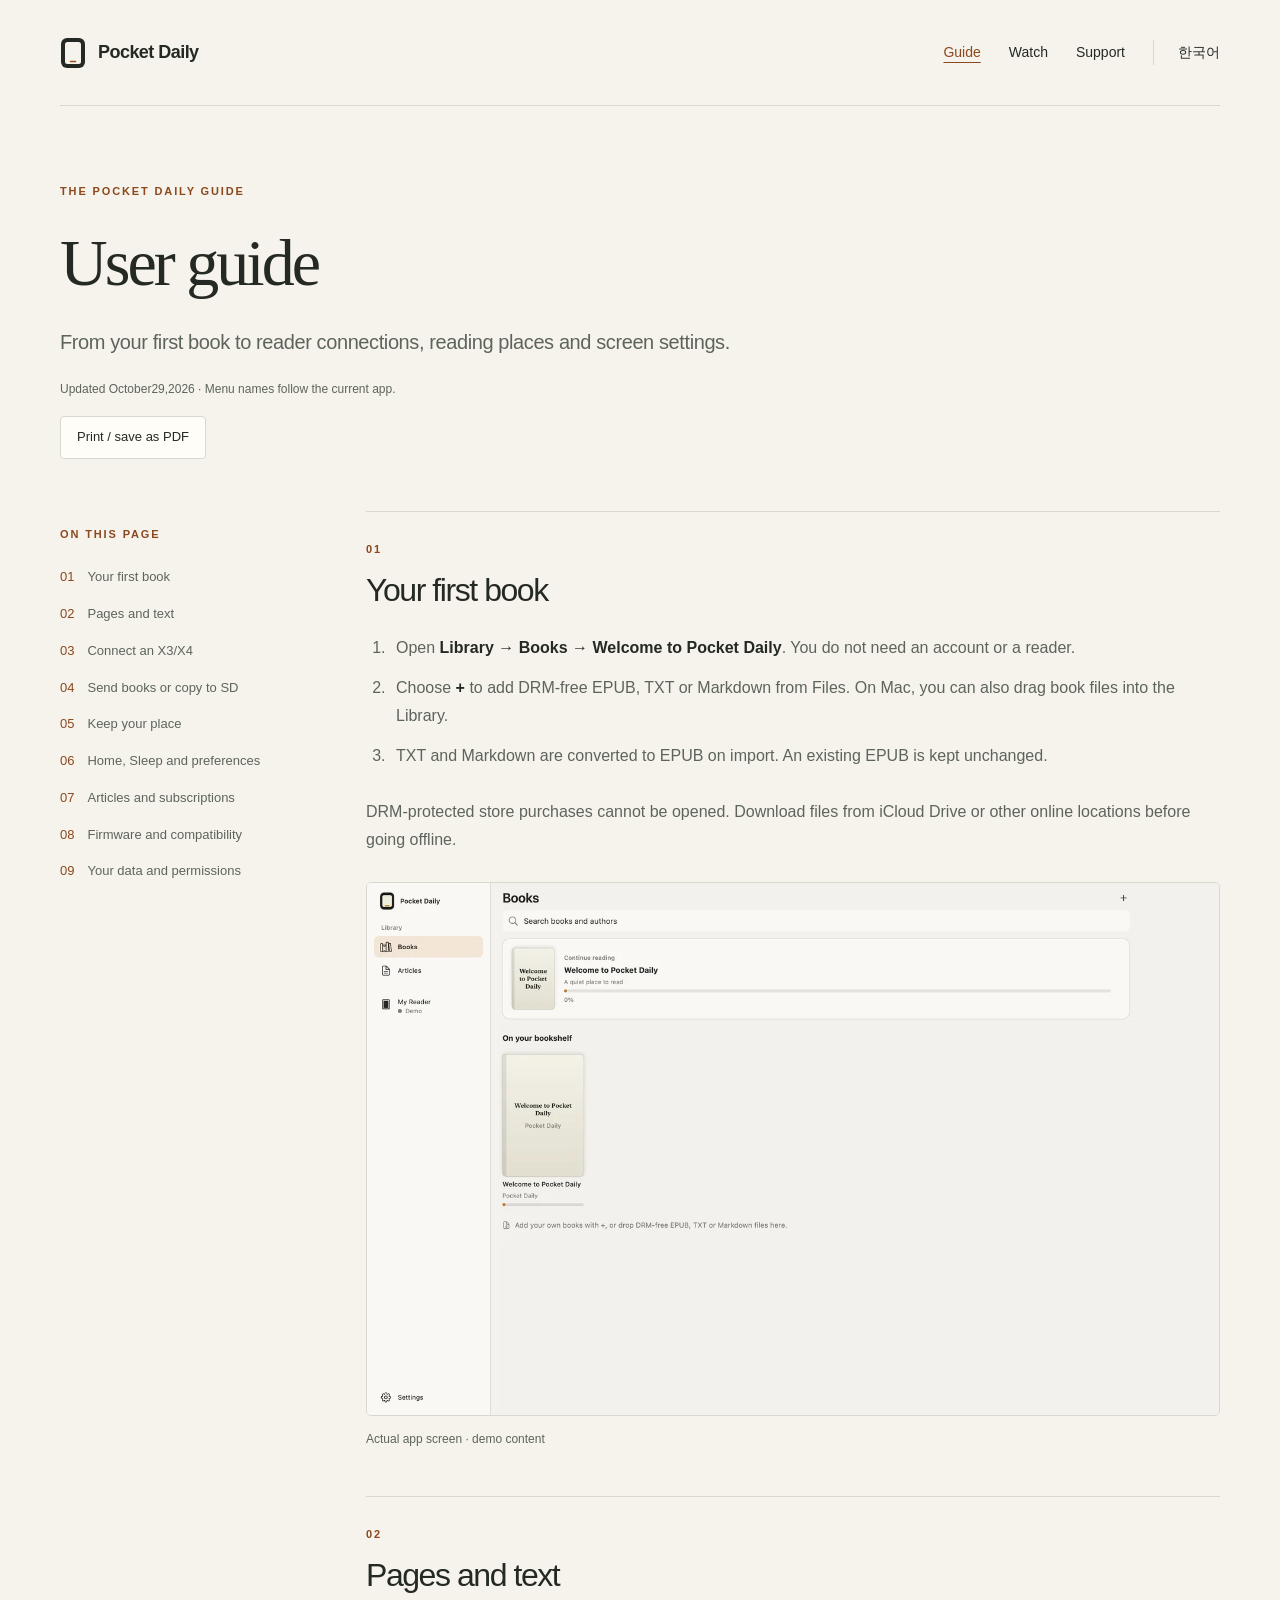
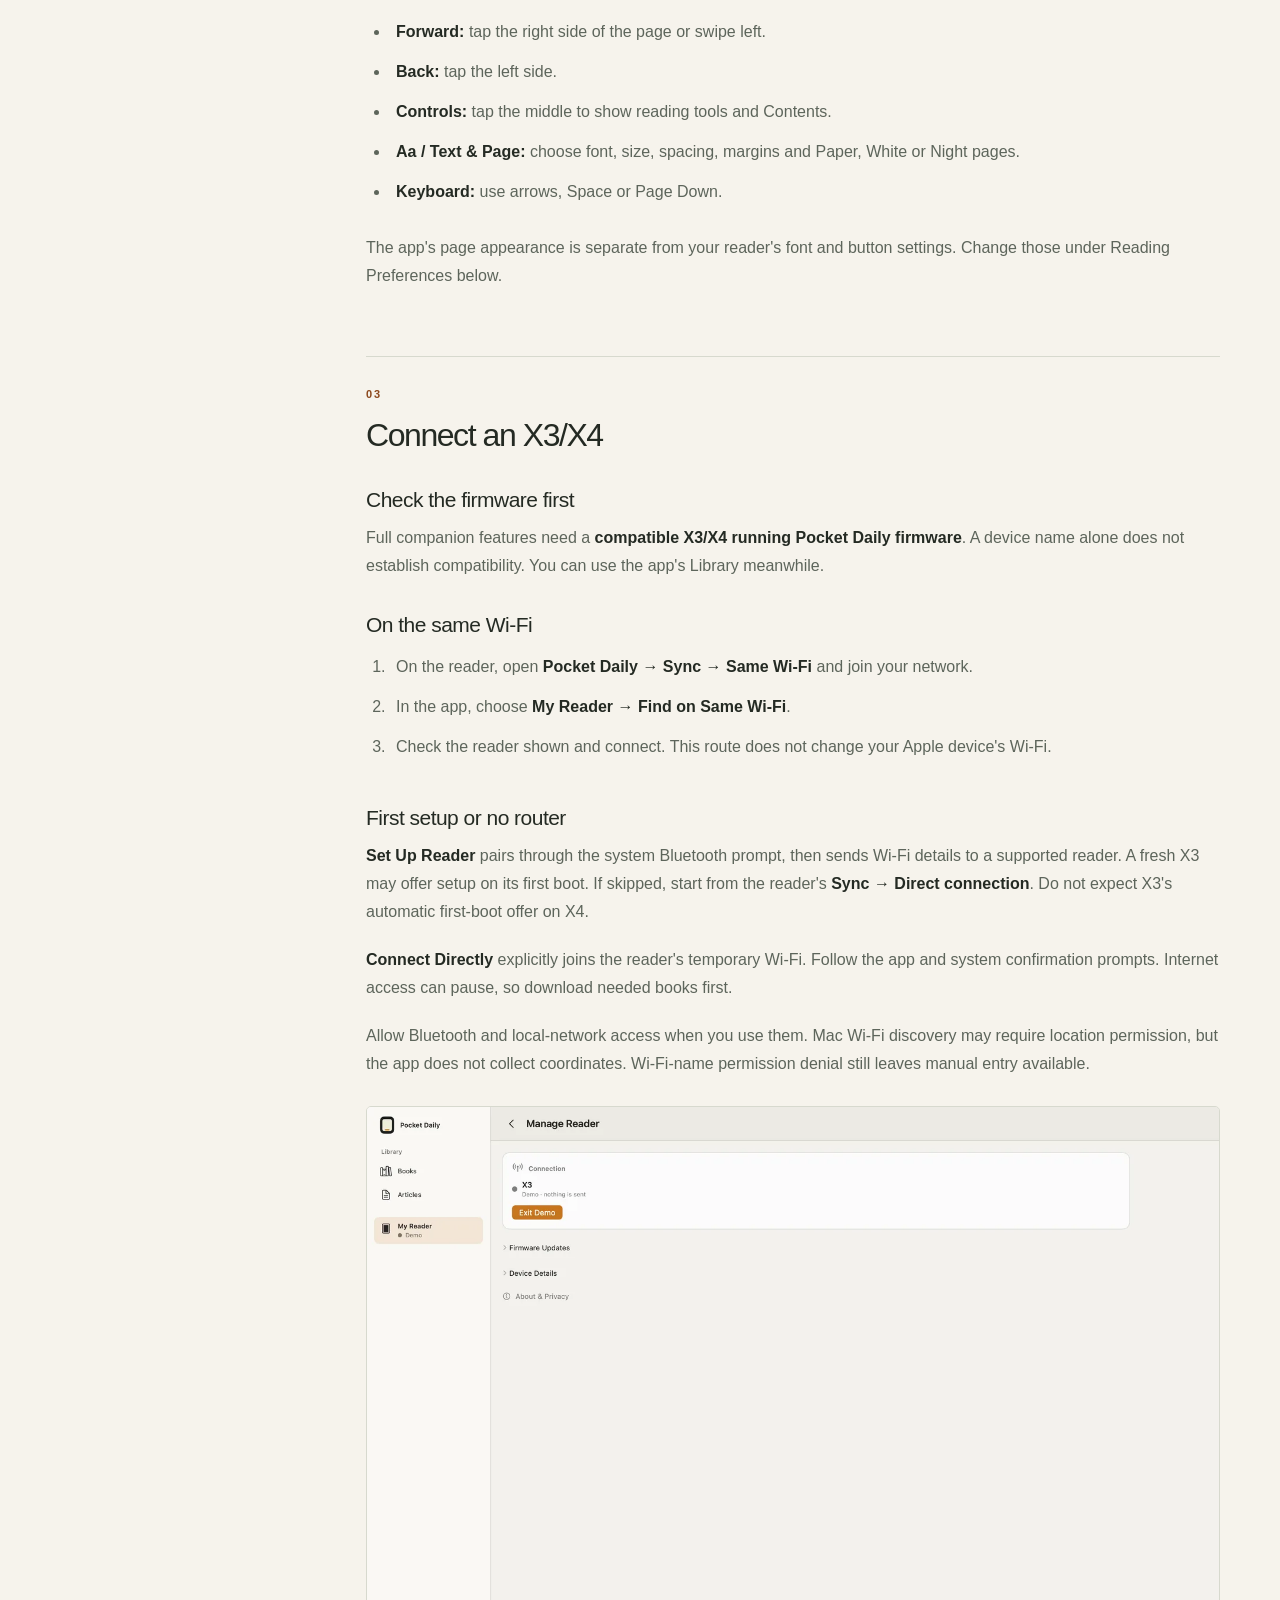
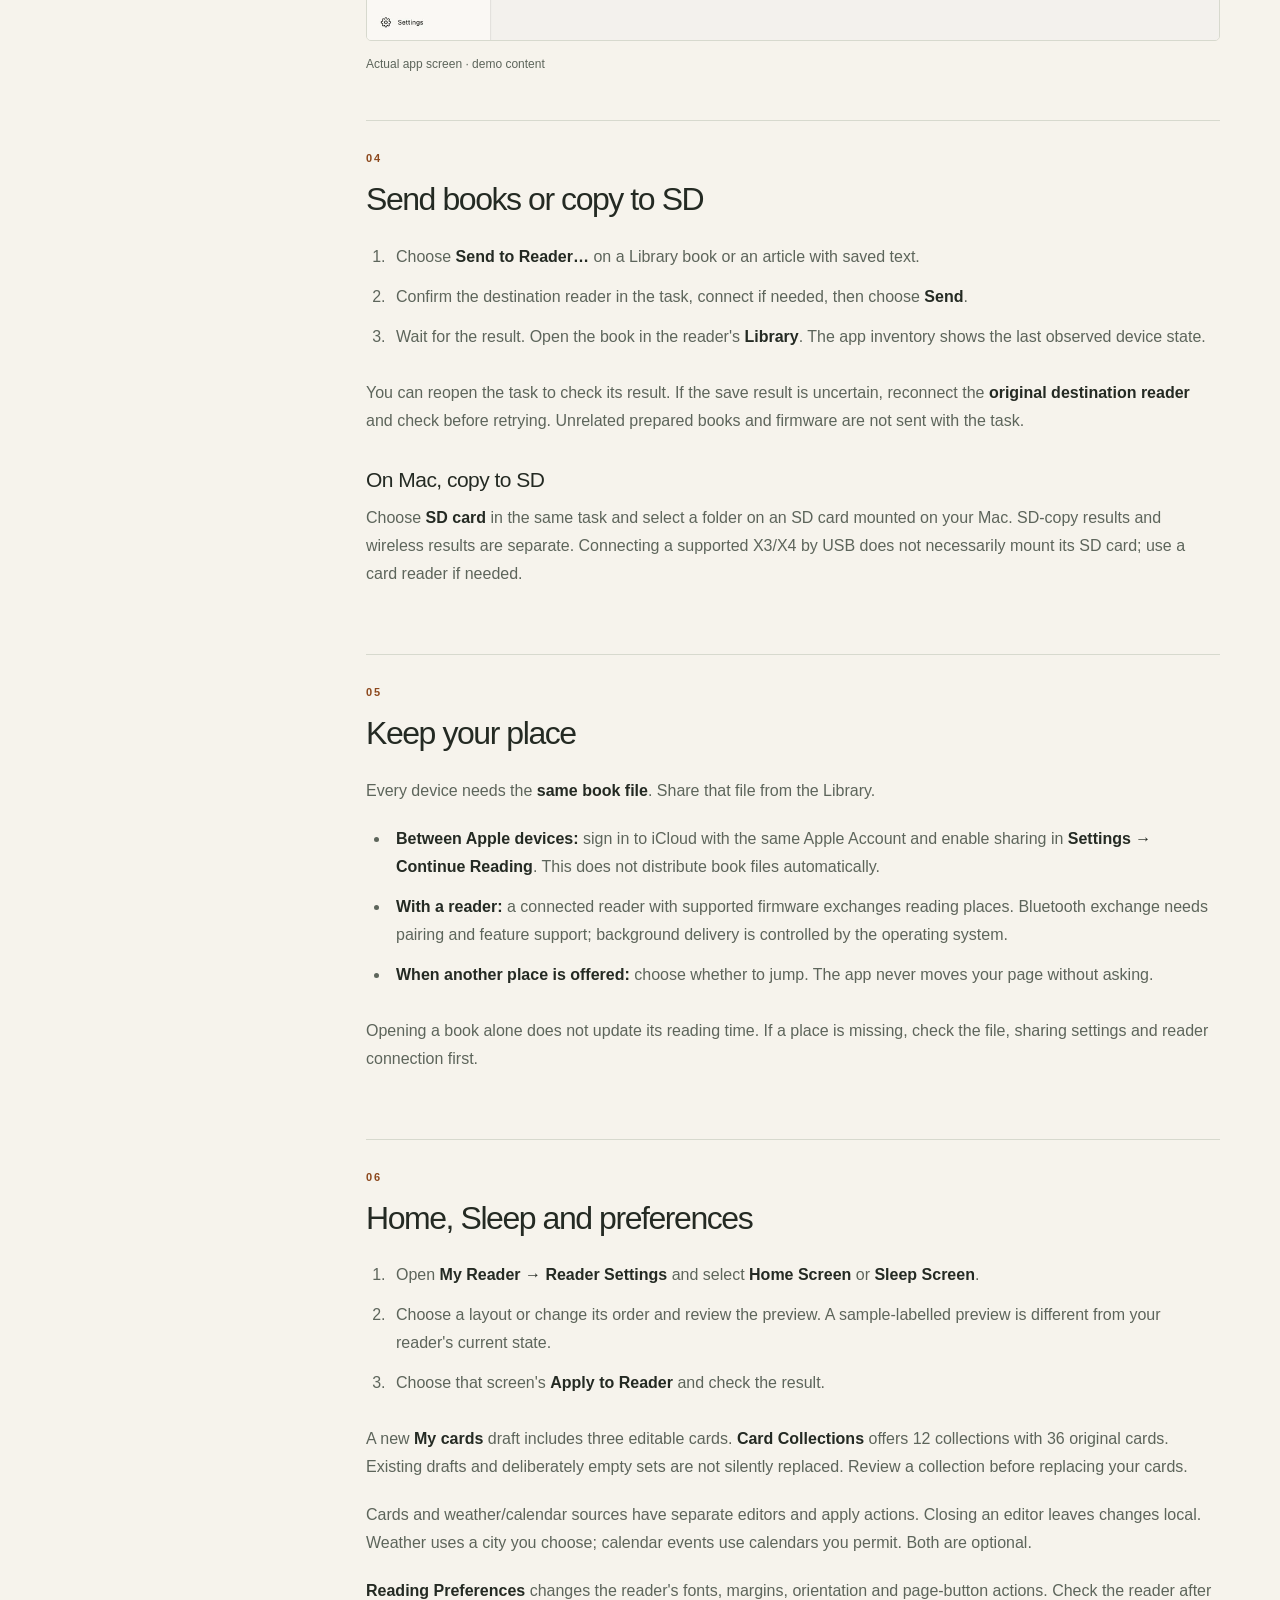
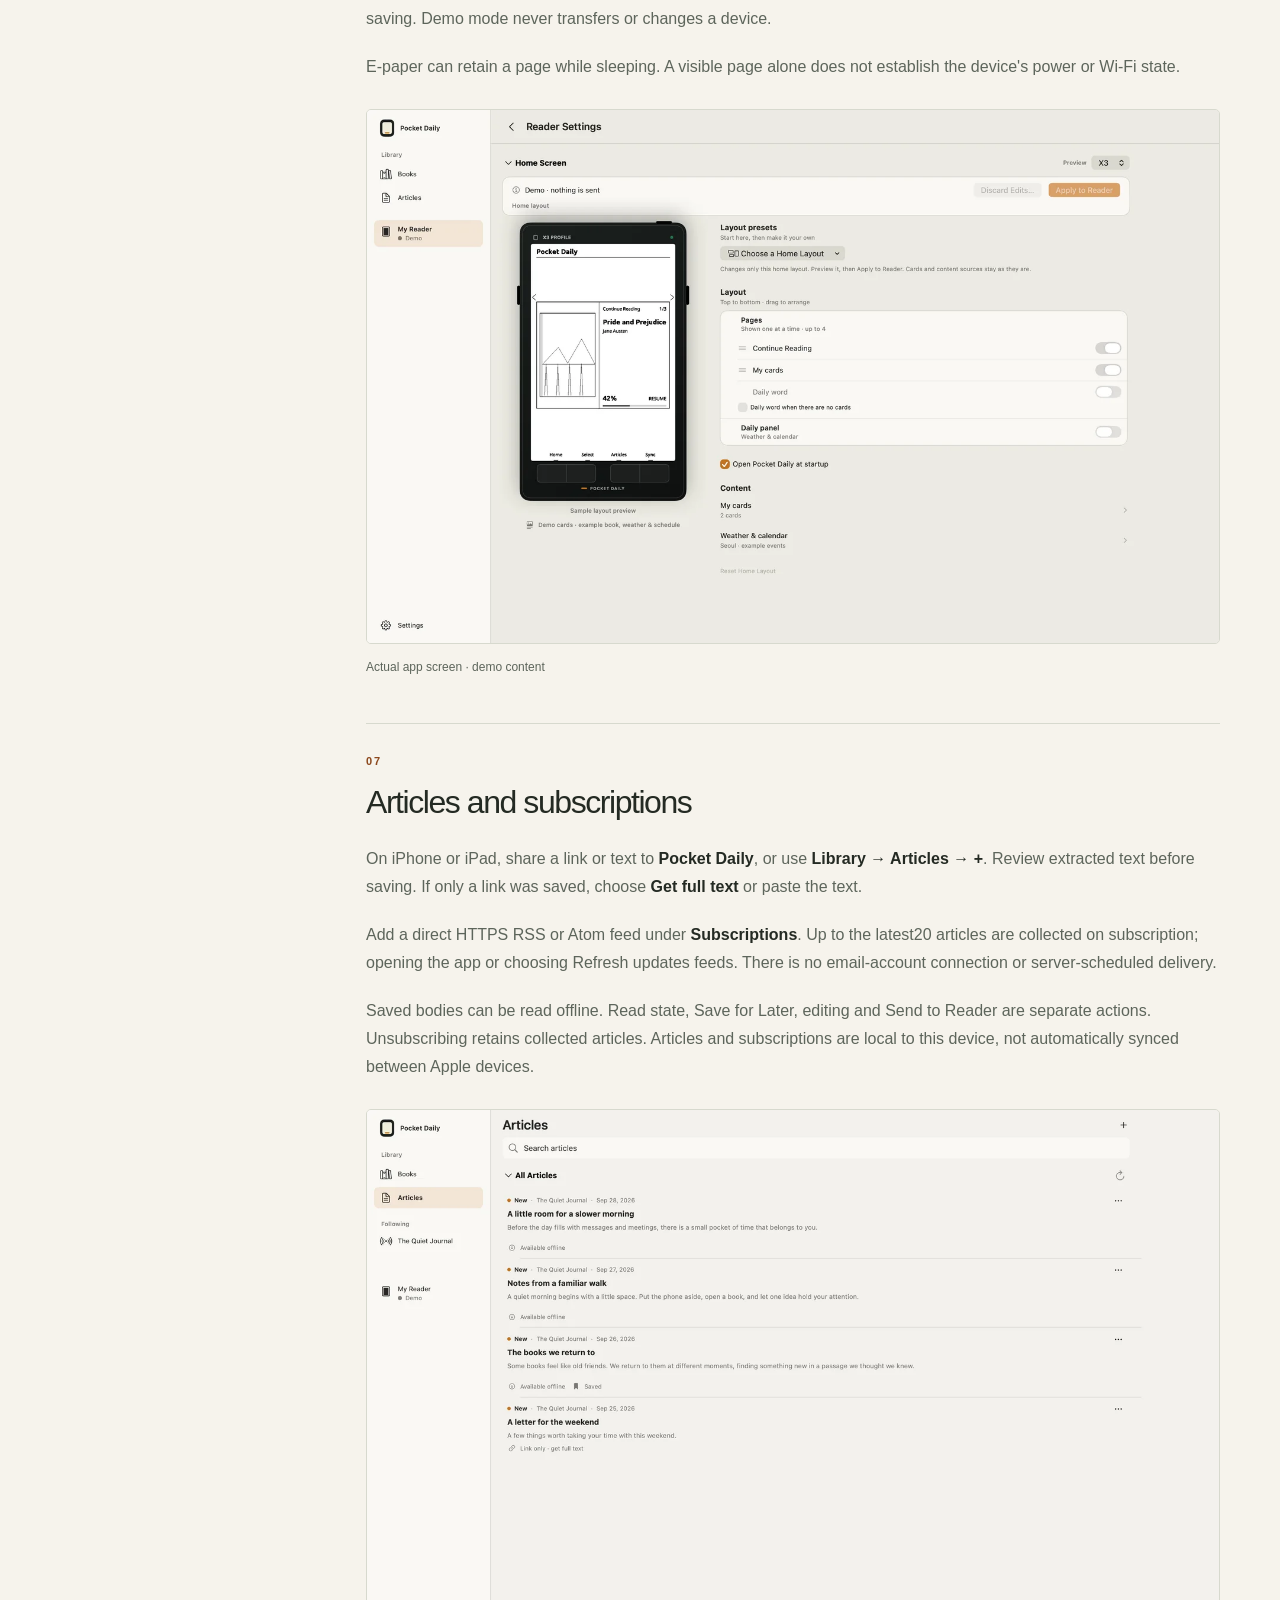
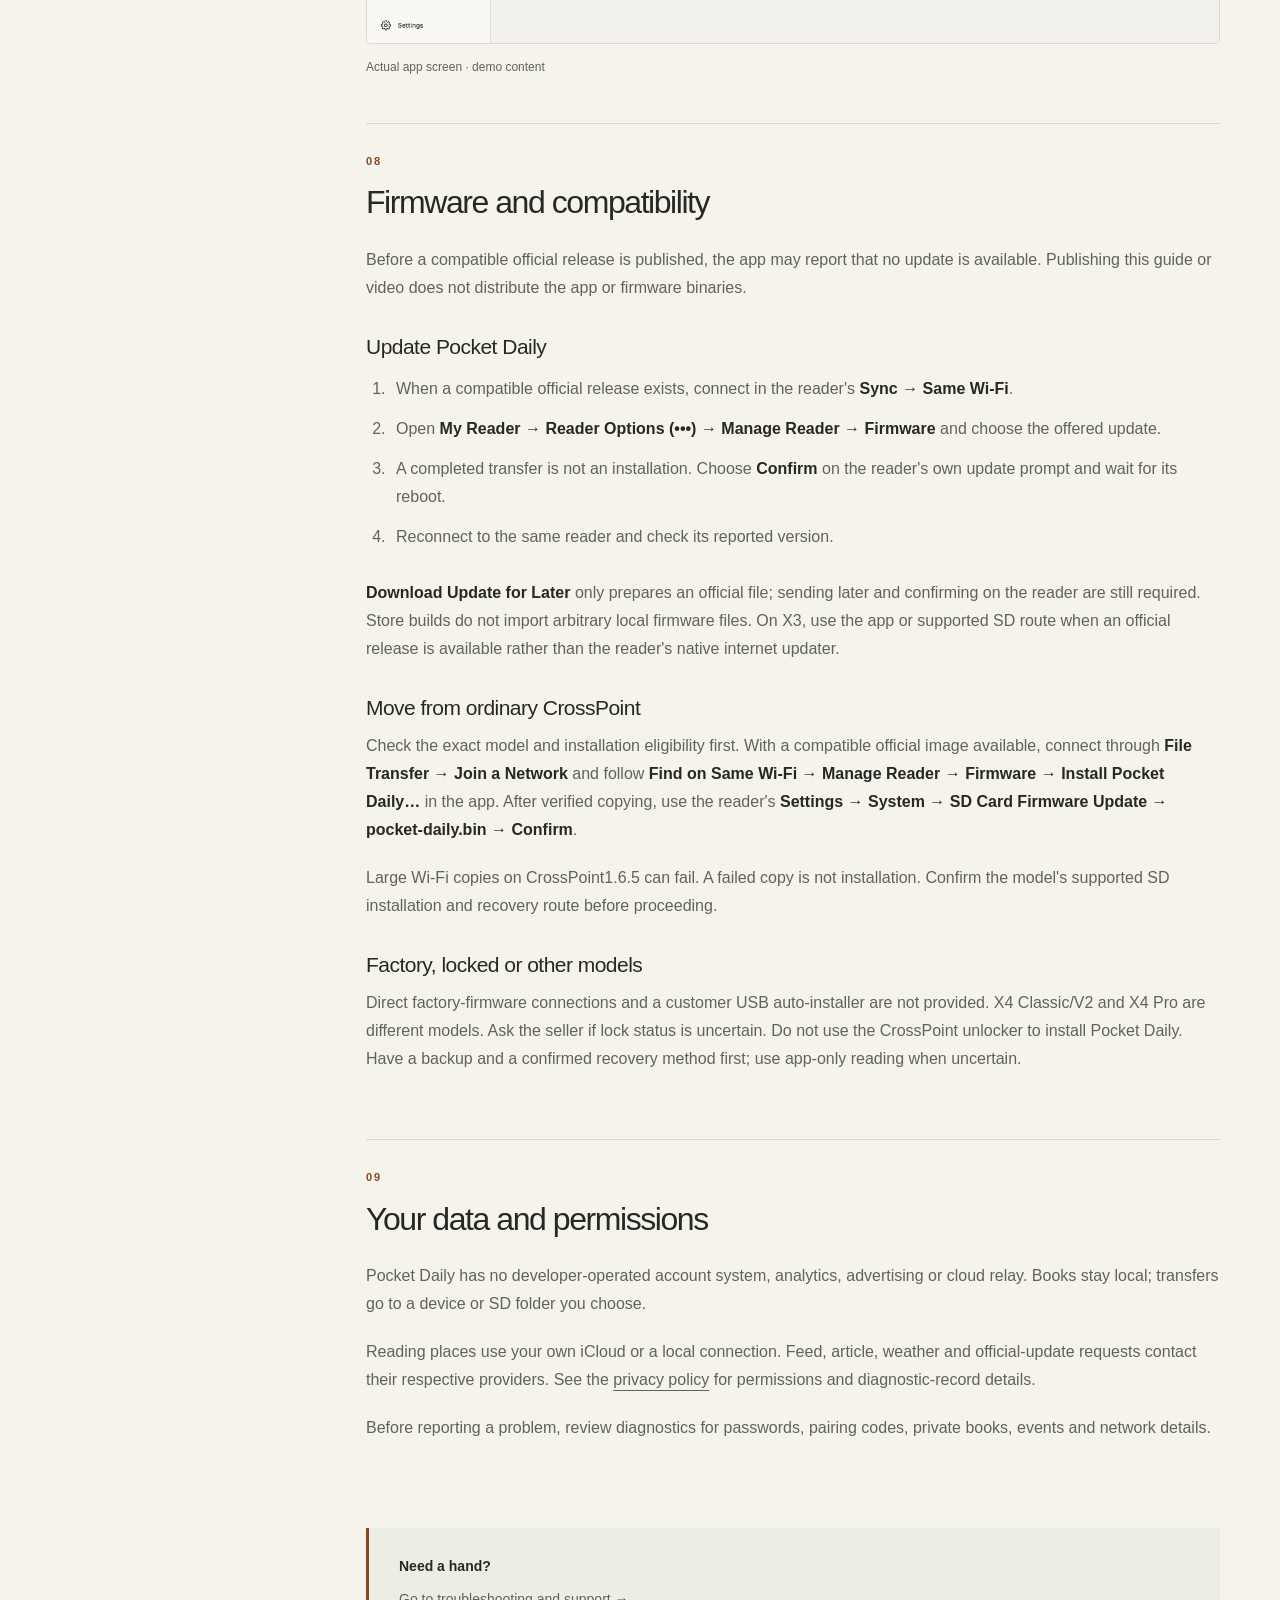
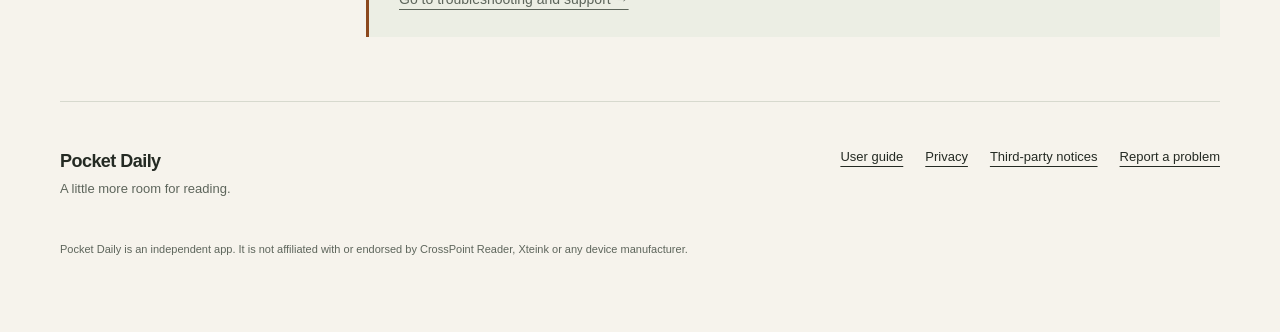
==== guide/index.html @ 6c16002d "publish bilingual introduction, user guide and narrated video" ====
<!doctype html>
<html lang="en"><head>
<meta charset="utf-8"><meta name="viewport" content="width=device-width, initial-scale=1">
<meta name="description" content="From your first book to reader connections, reading places and screen settings.">
<meta name="theme-color" content="#f6f3ec">
<title>User guide · Pocket Daily</title>
<link rel="canonical" href="https://puritysb.github.io/pocket-daily-site/guide/">
<link rel="alternate" hreflang="en" href="https://puritysb.github.io/pocket-daily-site/guide/">
<link rel="alternate" hreflang="ko" href="https://puritysb.github.io/pocket-daily-site/ko/guide/">
<link rel="alternate" hreflang="x-default" href="https://puritysb.github.io/pocket-daily-site/guide/">
<meta property="og:type" content="website"><meta property="og:title" content="User guide · Pocket Daily">
<meta property="og:description" content="From your first book to reader connections, reading places and screen settings."><meta property="og:url" content="https://puritysb.github.io/pocket-daily-site/guide/">
<meta property="og:image" content="https://puritysb.github.io/pocket-daily-site/media/intro-poster.jpg">
<link rel="icon" type="image/svg+xml" href="../assets/mark.svg">
<link rel="stylesheet" href="../styles.css"><script src="../site.js" defer></script>
</head><body>
<a class="skip" href="#main">Skip to content</a>
<header class="site-header"><a class="brand" href="../"><img src="../assets/mark.svg" width="26" height="32" alt="">Pocket Daily</a>
<nav aria-label="Main navigation"><a href="./" aria-current="page">Guide</a><a href="../watch/">Watch</a><a href="../support/">Support</a><a class="language" href="../ko/guide/" lang="ko" hreflang="ko">한국어</a></nav></header>
<main id="main"><section class="page-heading"><p class="eyebrow">THE POCKET DAILY GUIDE</p><h1>User guide</h1><p class="lead">From your first book to reader connections, reading places and screen settings.</p><p class="meta">Updated October29,2026 · Menu names follow the current app.</p><button class="print-button" data-print>Print / save as PDF</button></section>
<div class="manual"><aside class="contents"><p class="eyebrow">ON THIS PAGE</p><nav aria-label="Guide contents"><a href="#start">01 <span>Your first book</span></a><a href="#reading">02 <span>Pages and text</span></a><a href="#connect">03 <span>Connect an X3/X4</span></a><a href="#send">04 <span>Send books or copy to SD</span></a><a href="#continue">05 <span>Keep your place</span></a><a href="#screens">06 <span>Home, Sleep and preferences</span></a><a href="#articles">07 <span>Articles and subscriptions</span></a><a href="#firmware">08 <span>Firmware and compatibility</span></a><a href="#privacy">09 <span>Your data and permissions</span></a></nav></aside><div class="chapters"><section id="start" class="chapter"><p class="eyebrow">01</p><h2>Your first book</h2><ol><li>Open <strong>Library → Books → Welcome to Pocket Daily</strong>. You do not need an account or a reader.</li><li>Choose <strong>+</strong> to add DRM-free EPUB, TXT or Markdown from Files. On Mac, you can also drag book files into the Library.</li><li>TXT and Markdown are converted to EPUB on import. An existing EPUB is kept unchanged.</li></ol><p>DRM-protected store purchases cannot be opened. Download files from iCloud Drive or other online locations before going offline.</p><figure><img class="" src="../assets/screens/library.webp" alt="Pocket Daily library — actual app, demo content" loading="lazy" decoding="async"><figcaption>Actual app screen · demo content</figcaption></figure></section><section id="reading" class="chapter"><p class="eyebrow">02</p><h2>Pages and text</h2><ul><li><strong>Forward:</strong> tap the right side of the page or swipe left.</li><li><strong>Back:</strong> tap the left side.</li><li><strong>Controls:</strong> tap the middle to show reading tools and Contents.</li><li><strong>Aa / Text &amp; Page:</strong> choose font, size, spacing, margins and Paper, White or Night pages.</li><li><strong>Keyboard:</strong> use arrows, Space or Page Down.</li></ul><p>The app's page appearance is separate from your reader's font and button settings. Change those under Reading Preferences below.</p></section><section id="connect" class="chapter"><p class="eyebrow">03</p><h2>Connect an X3/X4</h2><h3>Check the firmware first</h3><p>Full companion features need a <strong>compatible X3/X4 running Pocket Daily firmware</strong>. A device name alone does not establish compatibility. You can use the app's Library meanwhile.</p><h3>On the same Wi-Fi</h3><ol><li>On the reader, open <strong>Pocket Daily → Sync → Same Wi-Fi</strong> and join your network.</li><li>In the app, choose <strong>My Reader → Find on Same Wi-Fi</strong>.</li><li>Check the reader shown and connect. This route does not change your Apple device's Wi-Fi.</li></ol><h3>First setup or no router</h3><p><strong>Set Up Reader</strong> pairs through the system Bluetooth prompt, then sends Wi-Fi details to a supported reader. A fresh X3 may offer setup on its first boot. If skipped, start from the reader's <strong>Sync → Direct connection</strong>. Do not expect X3's automatic first-boot offer on X4.</p><p><strong>Connect Directly</strong> explicitly joins the reader's temporary Wi-Fi. Follow the app and system confirmation prompts. Internet access can pause, so download needed books first.</p><p>Allow Bluetooth and local-network access when you use them. Mac Wi-Fi discovery may require location permission, but the app does not collect coordinates. Wi-Fi-name permission denial still leaves manual entry available.</p><figure><img class="" src="../assets/screens/device.webp" alt="Pocket Daily device — actual app, demo content" loading="lazy" decoding="async"><figcaption>Actual app screen · demo content</figcaption></figure></section><section id="send" class="chapter"><p class="eyebrow">04</p><h2>Send books or copy to SD</h2><ol><li>Choose <strong>Send to Reader…</strong> on a Library book or an article with saved text.</li><li>Confirm the destination reader in the task, connect if needed, then choose <strong>Send</strong>.</li><li>Wait for the result. Open the book in the reader's <strong>Library</strong>. The app inventory shows the last observed device state.</li></ol><p>You can reopen the task to check its result. If the save result is uncertain, reconnect the <strong>original destination reader</strong> and check before retrying. Unrelated prepared books and firmware are not sent with the task.</p><h3>On Mac, copy to SD</h3><p>Choose <strong>SD card</strong> in the same task and select a folder on an SD card mounted on your Mac. SD-copy results and wireless results are separate. Connecting a supported X3/X4 by USB does not necessarily mount its SD card; use a card reader if needed.</p></section><section id="continue" class="chapter"><p class="eyebrow">05</p><h2>Keep your place</h2><p>Every device needs the <strong>same book file</strong>. Share that file from the Library.</p><ul><li><strong>Between Apple devices:</strong> sign in to iCloud with the same Apple Account and enable sharing in <strong>Settings → Continue Reading</strong>. This does not distribute book files automatically.</li><li><strong>With a reader:</strong> a connected reader with supported firmware exchanges reading places. Bluetooth exchange needs pairing and feature support; background delivery is controlled by the operating system.</li><li><strong>When another place is offered:</strong> choose whether to jump. The app never moves your page without asking.</li></ul><p>Opening a book alone does not update its reading time. If a place is missing, check the file, sharing settings and reader connection first.</p></section><section id="screens" class="chapter"><p class="eyebrow">06</p><h2>Home, Sleep and preferences</h2><ol><li>Open <strong>My Reader → Reader Settings</strong> and select <strong>Home Screen</strong> or <strong>Sleep Screen</strong>.</li><li>Choose a layout or change its order and review the preview. A sample-labelled preview is different from your reader's current state.</li><li>Choose that screen's <strong>Apply to Reader</strong> and check the result.</li></ol><p>A new <strong>My cards</strong> draft includes three editable cards. <strong>Card Collections</strong> offers 12 collections with 36 original cards. Existing drafts and deliberately empty sets are not silently replaced. Review a collection before replacing your cards.</p><p>Cards and weather/calendar sources have separate editors and apply actions. Closing an editor leaves changes local. Weather uses a city you choose; calendar events use calendars you permit. Both are optional.</p><p><strong>Reading Preferences</strong> changes the reader's fonts, margins, orientation and page-button actions. Check the reader after saving. Demo mode never transfers or changes a device.</p><p>E-paper can retain a page while sleeping. A visible page alone does not establish the device's power or Wi-Fi state.</p><figure><img class="" src="../assets/screens/home.webp" alt="Pocket Daily home — actual app, demo content" loading="lazy" decoding="async"><figcaption>Actual app screen · demo content</figcaption></figure></section><section id="articles" class="chapter"><p class="eyebrow">07</p><h2>Articles and subscriptions</h2><p>On iPhone or iPad, share a link or text to <strong>Pocket Daily</strong>, or use <strong>Library → Articles → +</strong>. Review extracted text before saving. If only a link was saved, choose <strong>Get full text</strong> or paste the text.</p><p>Add a direct HTTPS RSS or Atom feed under <strong>Subscriptions</strong>. Up to the latest20 articles are collected on subscription; opening the app or choosing Refresh updates feeds. There is no email-account connection or server-scheduled delivery.</p><p>Saved bodies can be read offline. Read state, Save for Later, editing and Send to Reader are separate actions. Unsubscribing retains collected articles. Articles and subscriptions are local to this device, not automatically synced between Apple devices.</p><figure><img class="" src="../assets/screens/articles.webp" alt="Pocket Daily articles — actual app, demo content" loading="lazy" decoding="async"><figcaption>Actual app screen · demo content</figcaption></figure></section><section id="firmware" class="chapter"><p class="eyebrow">08</p><h2>Firmware and compatibility</h2><p>Before a compatible official release is published, the app may report that no update is available. Publishing this guide or video does not distribute the app or firmware binaries.</p><h3>Update Pocket Daily</h3><ol><li>When a compatible official release exists, connect in the reader's <strong>Sync → Same Wi-Fi</strong>.</li><li>Open <strong>My Reader → Reader Options (•••) → Manage Reader → Firmware</strong> and choose the offered update.</li><li>A completed transfer is not an installation. Choose <strong>Confirm</strong> on the reader's own update prompt and wait for its reboot.</li><li>Reconnect to the same reader and check its reported version.</li></ol><p><strong>Download Update for Later</strong> only prepares an official file; sending later and confirming on the reader are still required. Store builds do not import arbitrary local firmware files. On X3, use the app or supported SD route when an official release is available rather than the reader's native internet updater.</p><h3>Move from ordinary CrossPoint</h3><p>Check the exact model and installation eligibility first. With a compatible official image available, connect through <strong>File Transfer → Join a Network</strong> and follow <strong>Find on Same Wi-Fi → Manage Reader → Firmware → Install Pocket Daily…</strong> in the app. After verified copying, use the reader's <strong>Settings → System → SD Card Firmware Update → pocket-daily.bin → Confirm</strong>.</p><p>Large Wi-Fi copies on CrossPoint1.6.5 can fail. A failed copy is not installation. Confirm the model's supported SD installation and recovery route before proceeding.</p><h3>Factory, locked or other models</h3><p>Direct factory-firmware connections and a customer USB auto-installer are not provided. X4 Classic/V2 and X4 Pro are different models. Ask the seller if lock status is uncertain. Do not use the CrossPoint unlocker to install Pocket Daily. Have a backup and a confirmed recovery method first; use app-only reading when uncertain.</p></section><section id="privacy" class="chapter"><p class="eyebrow">09</p><h2>Your data and permissions</h2><p>Pocket Daily has no developer-operated account system, analytics, advertising or cloud relay. Books stay local; transfers go to a device or SD folder you choose.</p><p>Reading places use your own iCloud or a local connection. Feed, article, weather and official-update requests contact their respective providers. See the <a href="../privacy/">privacy policy</a> for permissions and diagnostic-record details.</p><p>Before reporting a problem, review diagnostics for passwords, pairing codes, private books, events and network details.</p></section><aside class="notice"><strong>Need a hand?</strong><p><a href="../support/">Go to troubleshooting and support →</a></p></aside></div></div></main>
<footer class="site-footer"><div><a class="brand" href="../">Pocket Daily</a><p>A little more room for reading.</p></div>
<div class="footer-links"><a href="./">User guide</a><a href="../privacy/">Privacy</a><a href="../notices/">Third-party notices</a><a href="https://github.com/puritysb/pocket-daily-site/issues">Report a problem</a></div>
<p class="independent">Pocket Daily is an independent app. It is not affiliated with or endorsed by CrossPoint Reader, Xteink or any device manufacturer.</p></footer>
</body></html>
---- styles.css ----
:root{color-scheme:light;--paper:#f6f3ec;--ink:#242a23;--muted:#5d655b;--accent:#8c481d;--line:#d7d9ce;--surface:#eceee4;--white:#fffdf8}*{box-sizing:border-box}html{scroll-behavior:smooth;scroll-padding-top:30px}body{margin:0;background:var(--paper);color:var(--ink);font-family:-apple-system,BlinkMacSystemFont,"Segoe UI",sans-serif;line-height:1.75;-webkit-font-smoothing:antialiased}a{color:inherit;text-underline-offset:5px;text-decoration-thickness:1px}a:hover{color:var(--accent)}a:focus-visible,button:focus-visible,summary:focus-visible,video:focus-visible{outline:3px solid var(--accent);outline-offset:5px}img{max-width:100%;height:auto;display:block}figure{margin:0;min-width:0}figcaption{font-size:12px;color:var(--muted);line-height:1.6;margin-top:14px}p,li{color:var(--muted)}p{margin:0 0 20px}strong{color:var(--ink);font-weight:650}h1,h2,h3{line-height:1.2;font-weight:500;letter-spacing:-.045em;color:var(--ink);margin:0 0 24px}h1{font-family:Georgia,"Times New Roman",serif;font-size:clamp(44px,6.5vw,88px)}html[lang=ko] h1{font-family:inherit;font-size:clamp(42px,5.5vw,72px);font-weight:650;line-height:1.22}h1 em{font-weight:400}h2{font-size:clamp(30px,3.4vw,46px)}h3{font-size:21px;margin:32px 0 12px;letter-spacing:-.025em}html[lang=ko] p,html[lang=ko] li,html[lang=ko] h1,html[lang=ko] h2{word-break:keep-all;overflow-wrap:break-word}.site-header,main,.site-footer{width:min(1160px,calc(100% - 64px));margin:auto}.site-header{display:flex;align-items:center;justify-content:space-between;gap:24px;min-height:106px;border-bottom:1px solid var(--line)}.brand{display:inline-flex;align-items:center;gap:12px;font-size:18px;font-weight:650;letter-spacing:-.03em;text-decoration:none}.site-header nav{display:flex;flex-wrap:wrap;align-items:center;gap:28px;font-size:14px}.site-header nav a{text-decoration:none}.site-header nav a[aria-current=page]{color:var(--accent);text-decoration:underline}.language{border-left:1px solid var(--line);padding-left:24px}.skip{position:absolute;left:24px;top:-100px;padding:12px 20px;background:var(--ink);color:white;z-index:100}.skip:focus{top:12px}.section{padding:100px 0}.hero{display:grid;grid-template-columns:1fr 1fr;gap:56px;align-items:center;padding-top:98px;padding-bottom:100px;min-height:650px}.eyebrow{font-size:11px;font-weight:650;letter-spacing:.17em;color:var(--accent);margin-bottom:22px}.lead{font-size:20px;line-height:1.65;max-width:700px;letter-spacing:-.02em}.hero-copy>p:not(.eyebrow){max-width:470px}.actions{display:flex;gap:26px;align-items:center;flex-wrap:wrap;margin-top:30px}.button{display:inline-flex;gap:28px;align-items:center;justify-content:space-between;border:1px solid var(--ink);background:var(--ink);color:var(--paper);padding:13px 21px;font-size:14px;text-decoration:none;border-radius:4px;line-height:1.6}.button:hover{background:var(--accent);border-color:var(--accent);color:white}.button.light{background:var(--paper);border-color:var(--paper);color:var(--ink)}.text-link{font-size:14px;text-decoration:none}.availability,.meta{font-size:12px;color:var(--muted);margin-top:24px}.hero-art{position:relative;padding:48px 0 50px 20px;min-width:0}.hero-art:before{content:"";position:absolute;inset:5% -12px 7% -16px;background:var(--surface);border-radius:48% 48% 4px 4px;z-index:-1}.desktop-shot{border:1px solid var(--line);border-radius:9px;box-shadow:0 18px 36px #242a2315;transform:rotate(1deg)}.hero-art .phone-shot{width:27%;position:absolute;left:-6%;bottom:20px;border:5px solid var(--ink);border-radius:20px;box-shadow:0 14px 30px #242a2324;transform:rotate(-4deg)}.hero-art figcaption{text-align:right;margin-top:20px;max-width:90%;margin-left:auto}.principles{display:flex;justify-content:space-between;gap:16px;flex-wrap:wrap;padding:25px 0;border-top:1px solid var(--line);border-bottom:1px solid var(--line);font-size:12px;color:var(--muted)}.feature{display:grid;grid-template-columns:.8fr 1.2fr;align-items:center;gap:90px;border-bottom:1px solid var(--line)}.feature p{max-width:440px}.feature a{font-size:14px}.feature figure:not(.reading-figure) img{border:1px solid var(--line);border-radius:6px;box-shadow:0 12px 30px #242a230a}.feature.reverse>div{order:2}.feature.reverse{grid-template-columns:1.2fr .8fr}.reading-figure{display:flex;flex-direction:column;align-items:center;background:var(--surface);padding:36px;border-radius:4px}.reading-figure img{max-height:410px;width:auto;border:5px solid var(--ink);border-radius:22px}.film-teaser{display:grid;grid-template-columns:.85fr 1.15fr;gap:56px;align-items:center;background:var(--ink);padding:64px;margin:65px 0 0;border-radius:4px}.film-teaser h2,.film-teaser p{color:var(--paper)}.film-teaser .eyebrow{color:#e6c8a7}.poster-link{display:block;position:relative}.poster-link img{border-radius:3px}.poster-link>span{position:absolute;inset:0;display:flex;align-items:center;justify-content:center;font-size:40px;color:var(--ink);text-shadow:0 1px 15px white}.start{text-align:center;max-width:680px;margin:auto}.start .actions{justify-content:center}.notice{background:var(--surface);padding:26px 30px;border-left:3px solid var(--accent);margin:20px 0 64px;font-size:14px}.notice p:last-child{margin:8px 0 0}.site-footer{display:grid;grid-template-columns:1fr 1fr;gap:20px;border-top:1px solid var(--line);padding:44px 0 52px;font-size:13px}.footer-links{display:flex;gap:22px;justify-content:flex-end;align-items:flex-start;flex-wrap:wrap}.independent{grid-column:1/-1;font-size:11px;max-width:720px}.page-heading{padding:76px 0 52px}.page-heading h1{font-size:clamp(42px,5.5vw,66px)}.page-heading .meta{margin:16px 0}.manual{display:grid;grid-template-columns:230px minmax(0,1fr);gap:76px;align-items:start}.contents{position:sticky;top:30px;font-size:13px;padding-top:14px}.contents nav{display:grid;gap:14px}.contents a{display:flex;gap:13px;text-decoration:none;color:var(--accent);font-variant-numeric:tabular-nums}.contents a span{color:var(--muted)}.chapter{padding:28px 0 46px;border-top:1px solid var(--line);scroll-margin-top:24px}.chapter h2{font-size:32px}.chapter .eyebrow{margin-bottom:12px}.chapter ol,.chapter ul{padding-left:24px}.chapter li{padding:0 0 12px 6px}.chapter figure{margin:28px 0 0}.chapter img{border:1px solid var(--line);border-radius:5px}.print-button{font:inherit;font-size:13px;border:1px solid var(--line);border-radius:4px;padding:9px 16px;cursor:pointer;background:var(--white);color:var(--ink)}.faq{max-width:850px}.faq details{padding:24px 0;border-top:1px solid var(--line)}summary{cursor:pointer;font-size:20px;line-height:1.45;padding-right:12px}.faq details p{max-width:760px;margin:20px 0 0;font-size:15px}.report{max-width:720px}.film video{width:100%;display:block;aspect-ratio:16/9;background:#242a23;border-radius:6px}.transcript{max-width:800px}.transcript h3{font-size:20px}.transcript .time{font-size:12px;font-variant-numeric:tabular-nums;color:var(--accent);margin-bottom:8px}.transcript article{padding:20px 0;border-bottom:1px solid var(--line)}code{font-family:ui-monospace,monospace;font-size:.9em}body>main>nav{display:flex;justify-content:space-between;padding:40px 0;margin-bottom:35px}body>main>h2{margin-top:40px}body>main>h1{max-width:800px}body>main>footer{border-top:1px solid var(--line);padding:30px 0;margin-top:50px}.mark{width:25px;height:32px;background:var(--ink);border-radius:5px;display:inline-block}@media(max-width:900px){.hero{gap:24px;min-height:570px}.hero-art{padding-left:10px}.feature{gap:35px}.film-teaser{padding:40px;gap:30px}.manual{gap:38px;grid-template-columns:190px minmax(0,1fr)}}@media(max-width:650px){.site-header,main,.site-footer{width:calc(100% - 36px)}.site-header{align-items:flex-start;flex-direction:column;gap:16px;padding:22px 0;min-height:0}.site-header nav{width:100%;justify-content:space-between;gap:12px;font-size:13px}.language{padding-left:16px}.hero{grid-template-columns:1fr;padding:48px 0 60px;gap:28px;min-height:0}.hero-copy>p{max-width:none}.hero h1{font-size:58px}html[lang=ko] .hero h1{font-size:54px}.lead{font-size:18px}.hero-art{margin-left:25px;padding:32px 0 45px 20px}.hero-art .phone-shot{width:24%;left:-5%}.principles{font-size:11px;gap:10px;justify-content:flex-start}.principles span:not(:last-child):after{content:" /";padding-left:8px}.section{padding-top:58px;padding-bottom:58px}.feature,.feature.reverse{grid-template-columns:1fr;gap:28px}.feature.reverse>div{order:0}.feature h2 br{display:none}.feature p{max-width:none}.reading-figure{padding:24px}.reading-figure img{max-height:340px}.film-teaser{grid-template-columns:1fr;padding:32px 24px;margin-top:40px}.site-footer{grid-template-columns:1fr;gap:16px}.footer-links{justify-content:flex-start;gap:16px}.page-heading{padding:48px 0 36px}.manual{grid-template-columns:1fr;gap:30px}.contents{position:static;padding:0 0 16px}.contents nav{grid-template-columns:1fr 1fr;font-size:12px;gap:12px 16px}.contents a{gap:8px}.chapter{padding:28px 0 32px}.chapter h2{font-size:29px}.chapter p,.chapter li{font-size:15px}.notice{padding:22px;margin-bottom:42px}.actions{gap:18px}.transcript{padding-top:50px}summary{font-size:18px}.independent{grid-column:auto}}
@media(prefers-reduced-motion:reduce){html{scroll-behavior:auto}*{animation:none!important;transition:none!important}}
@media print{body{background:white;color:black;font-size:11pt}.site-header,.site-footer,.contents,.print-button,.skip,.actions{display:none!important}main{width:100%;max-width:none}.manual{display:block}.page-heading{padding:0 0 20px}h1{font-size:30pt!important}.chapter{break-inside:auto;padding-bottom:20px}.chapter h2,.chapter h3{break-after:avoid}.chapter figure{break-inside:avoid;max-width:70%;margin:20px auto}.chapter a{color:inherit}.notice{background:none}.eyebrow{color:#444}.film{display:none}}
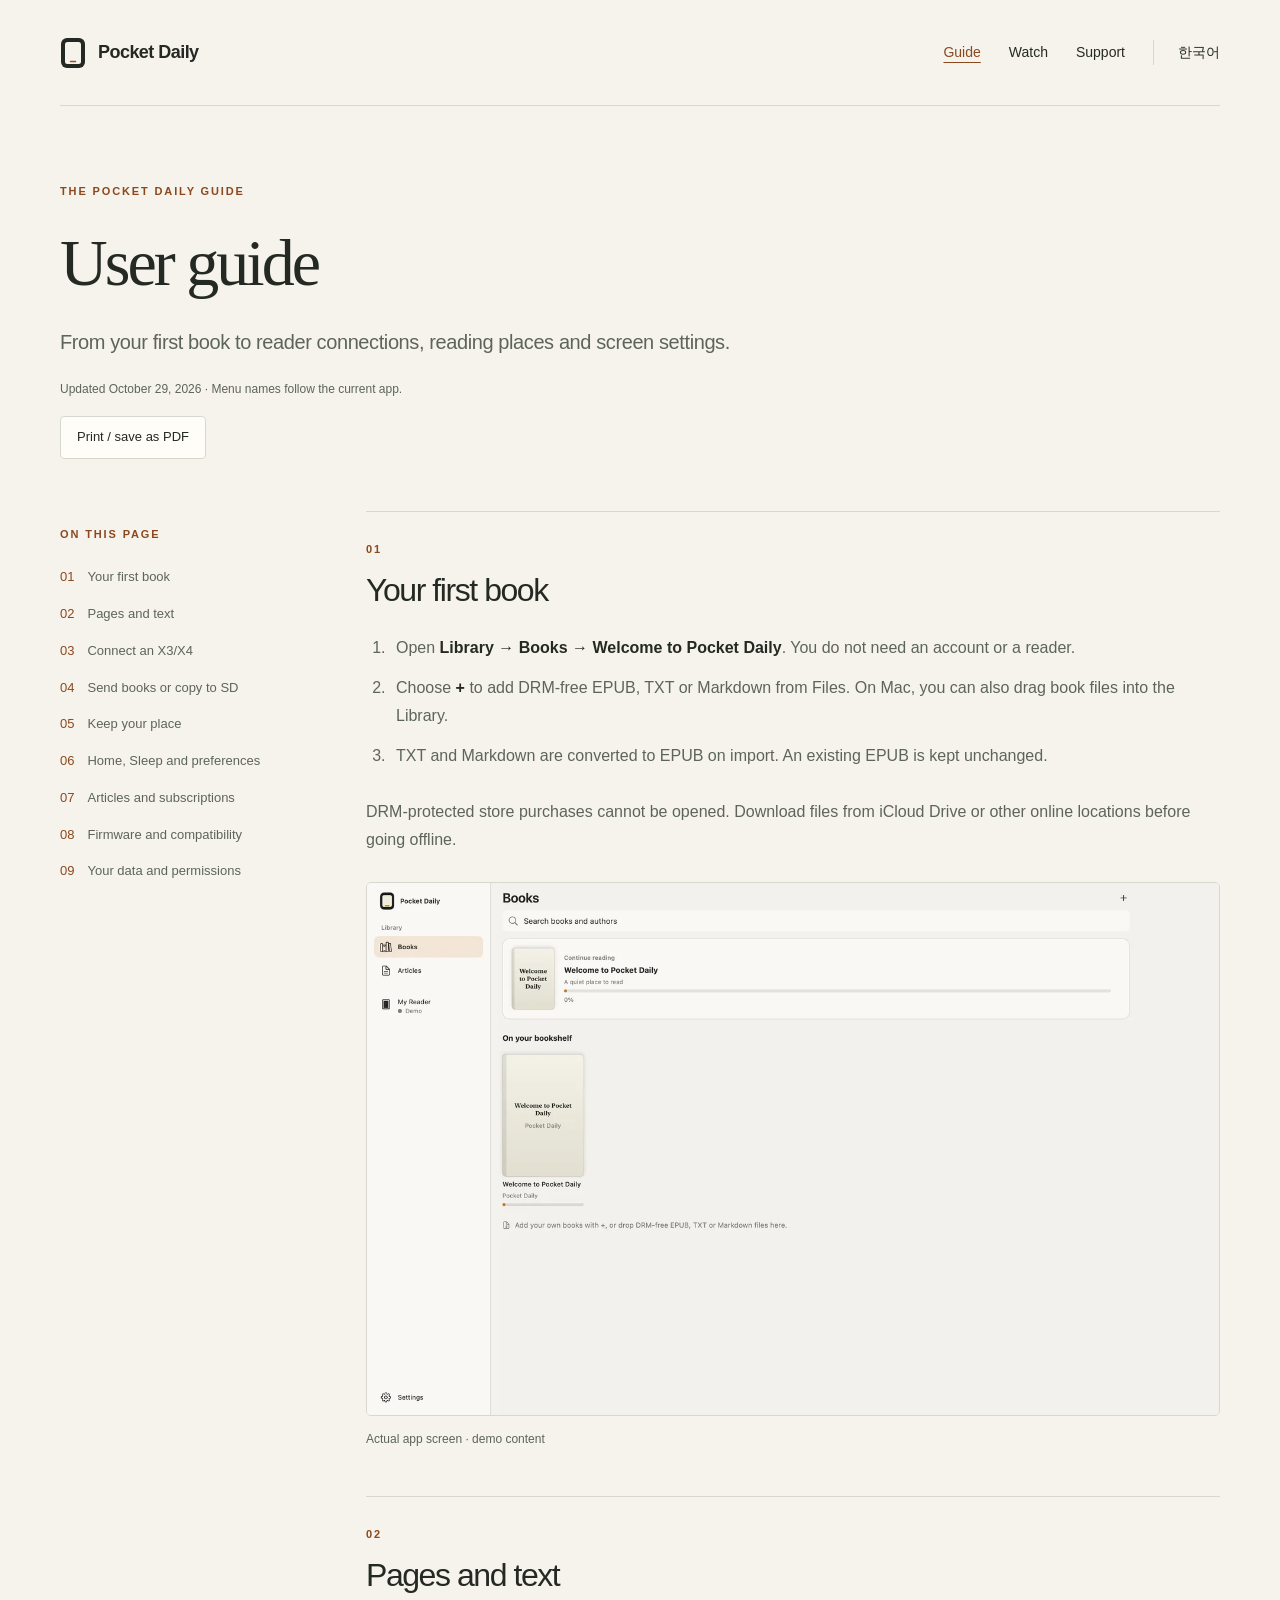
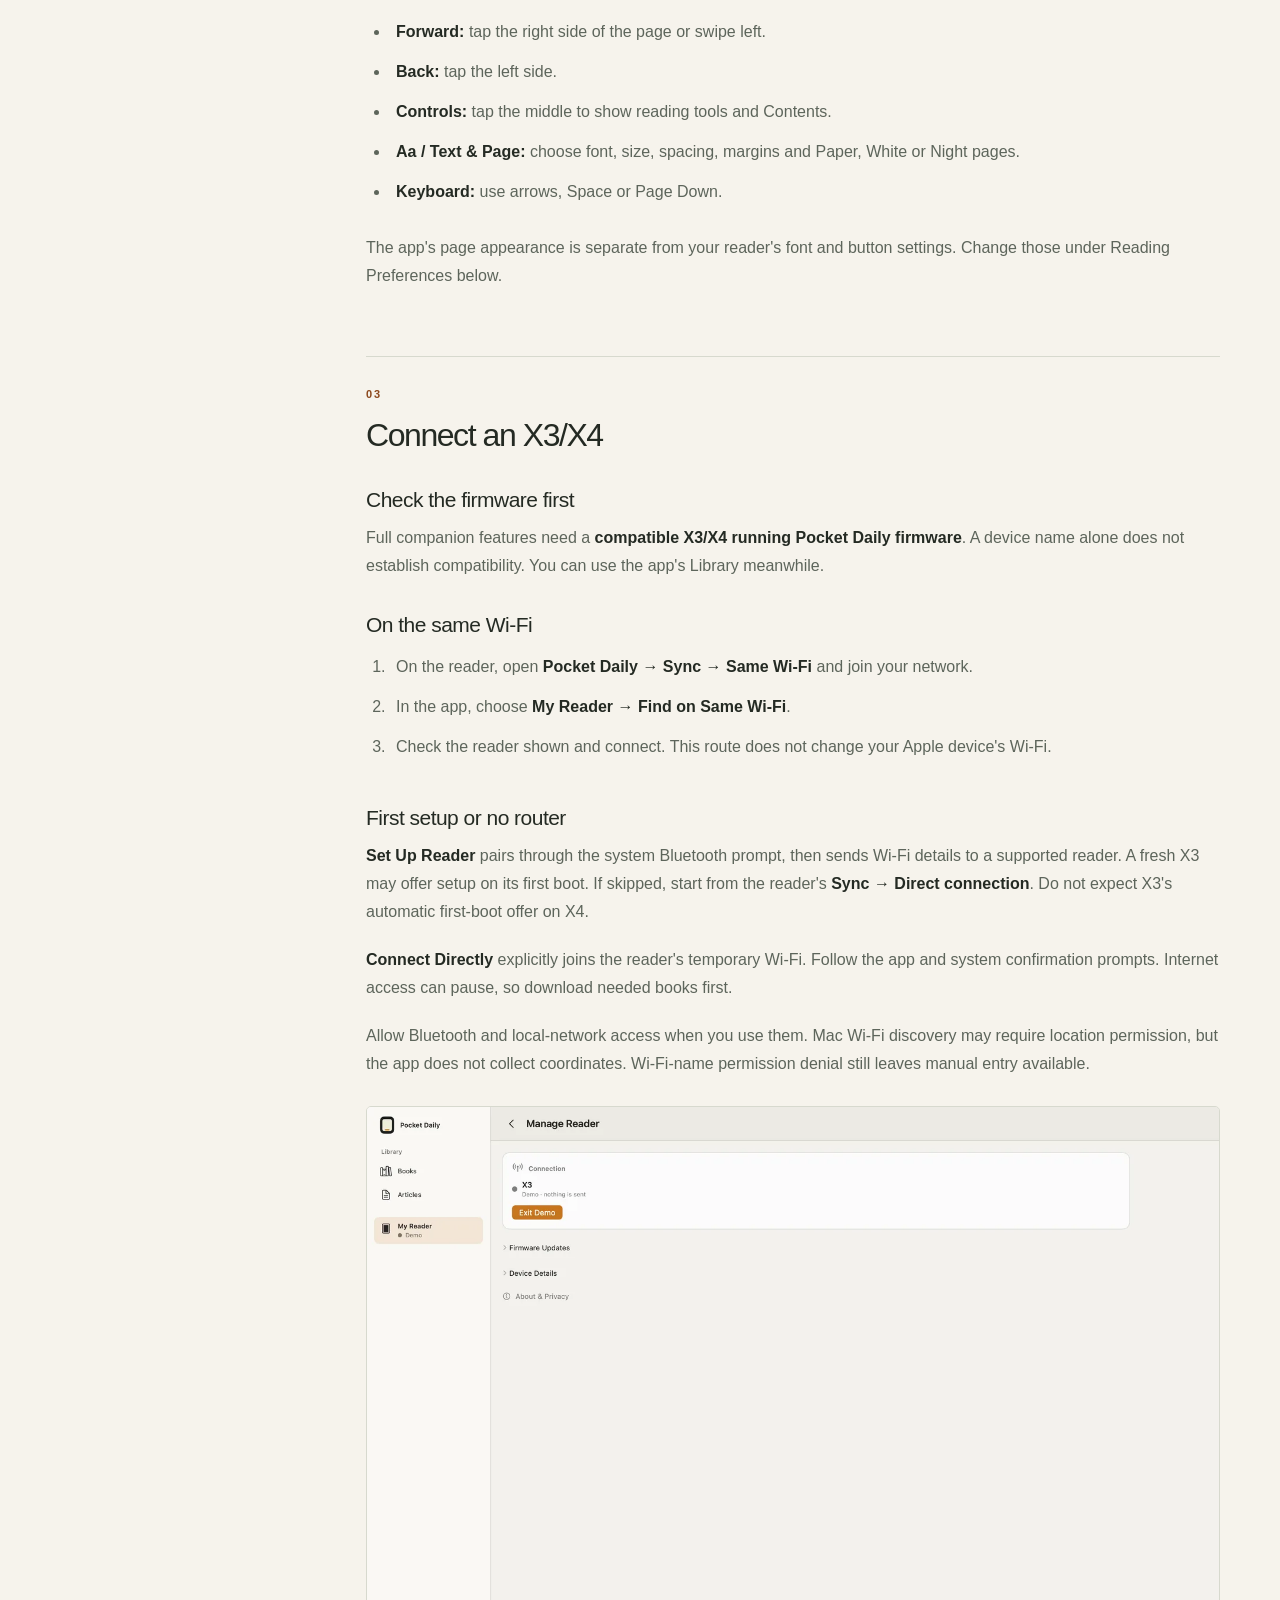
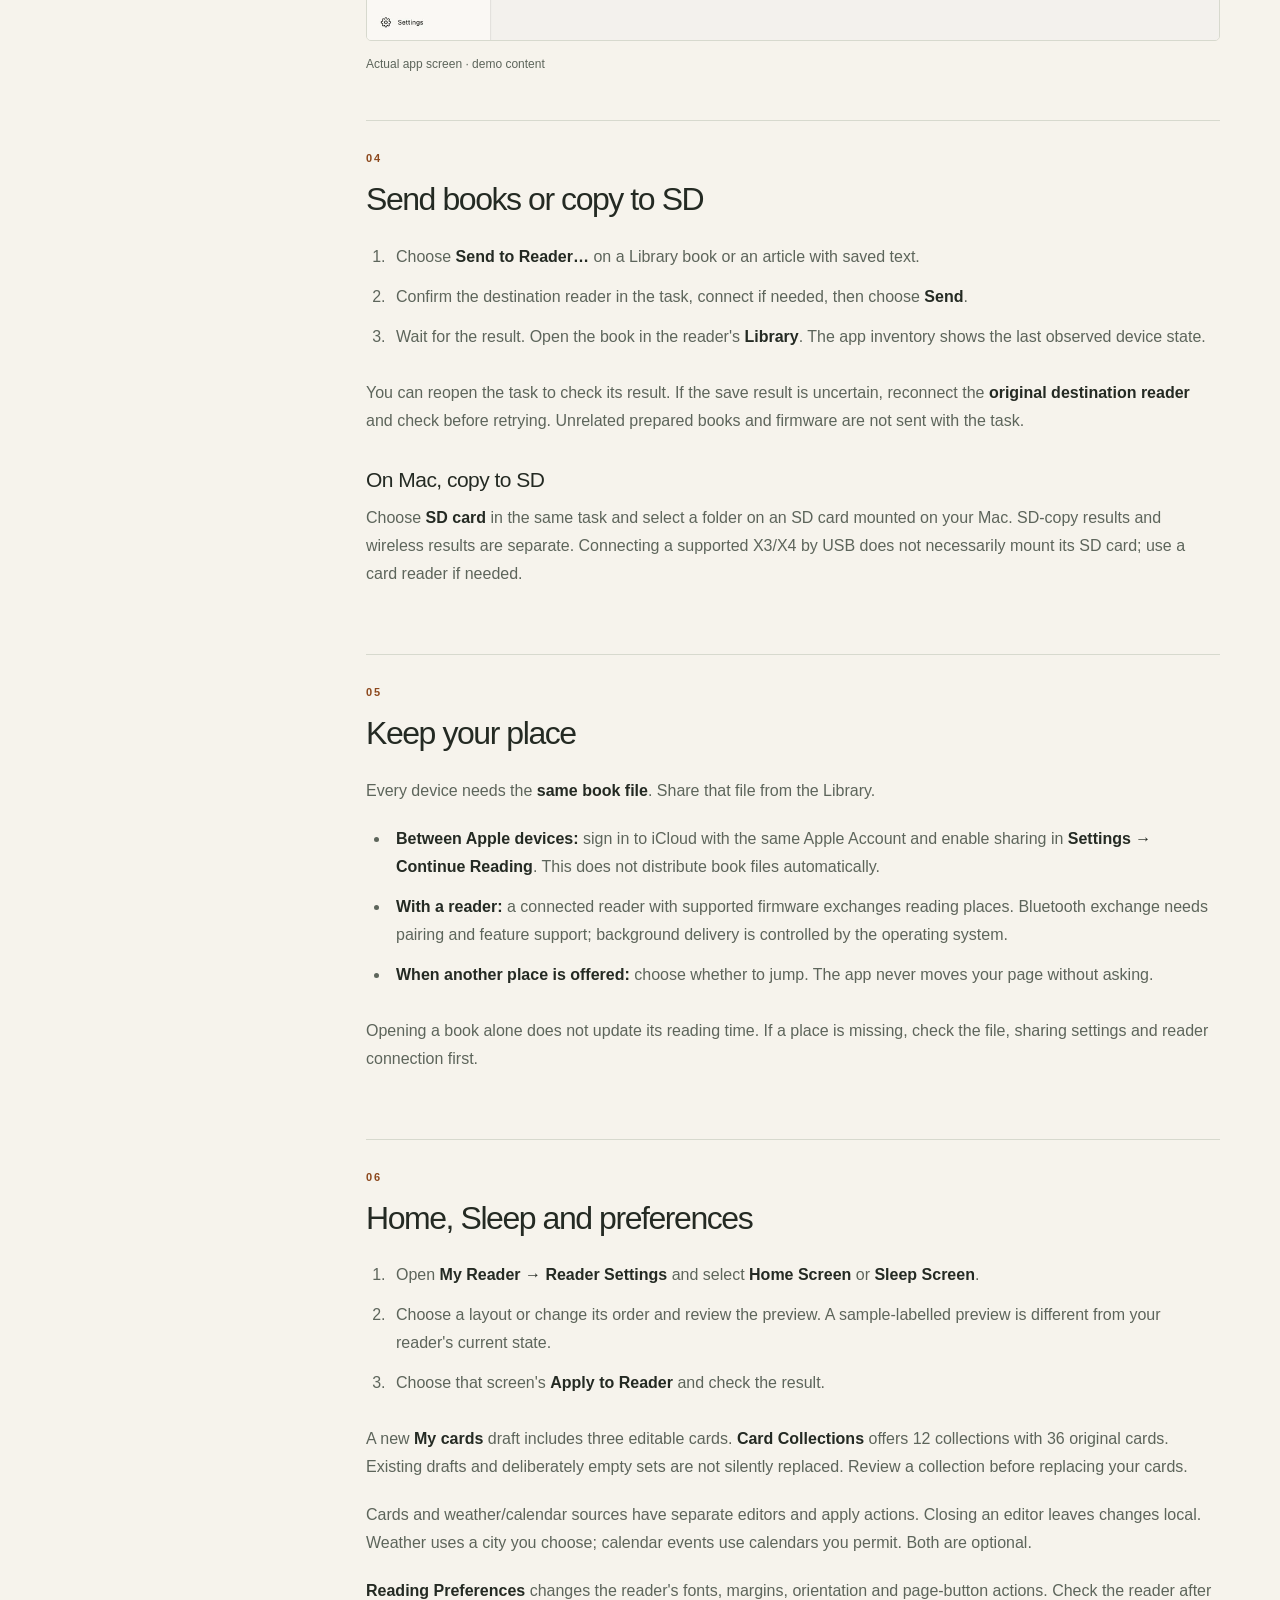
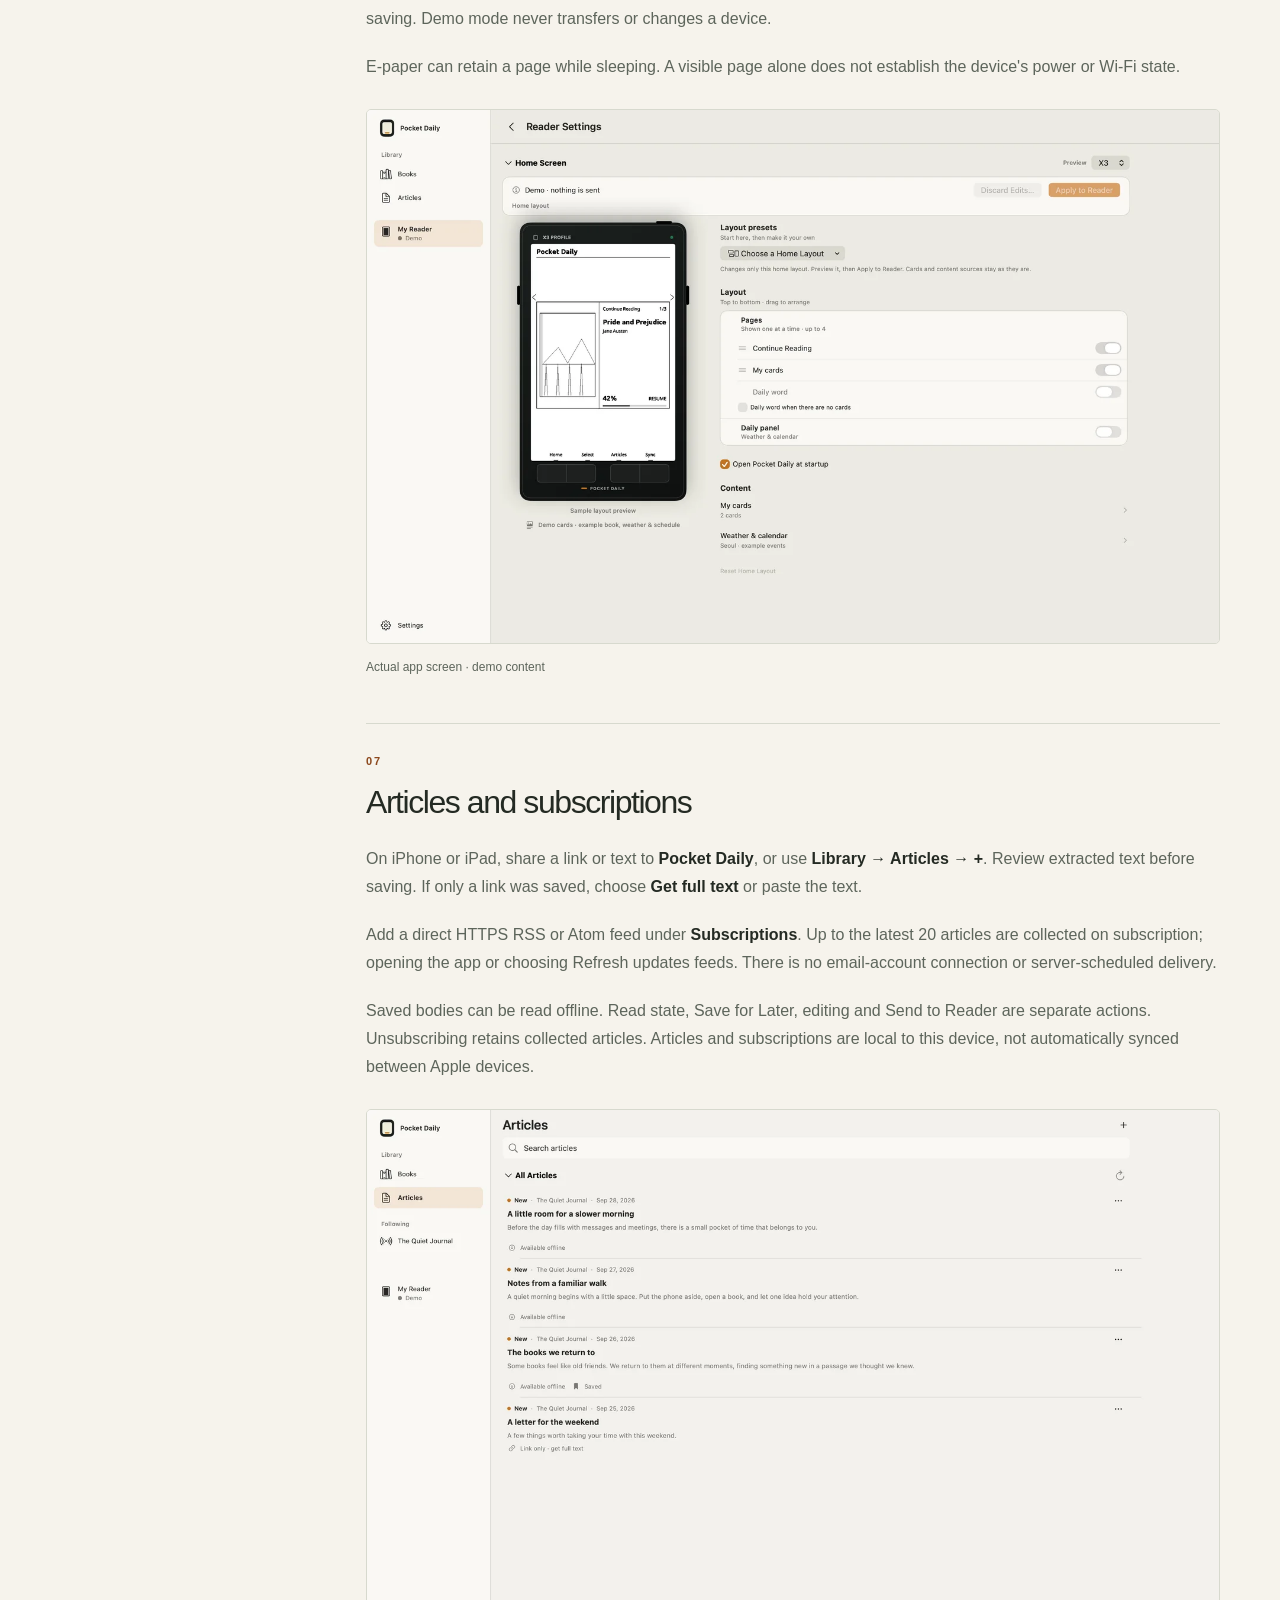
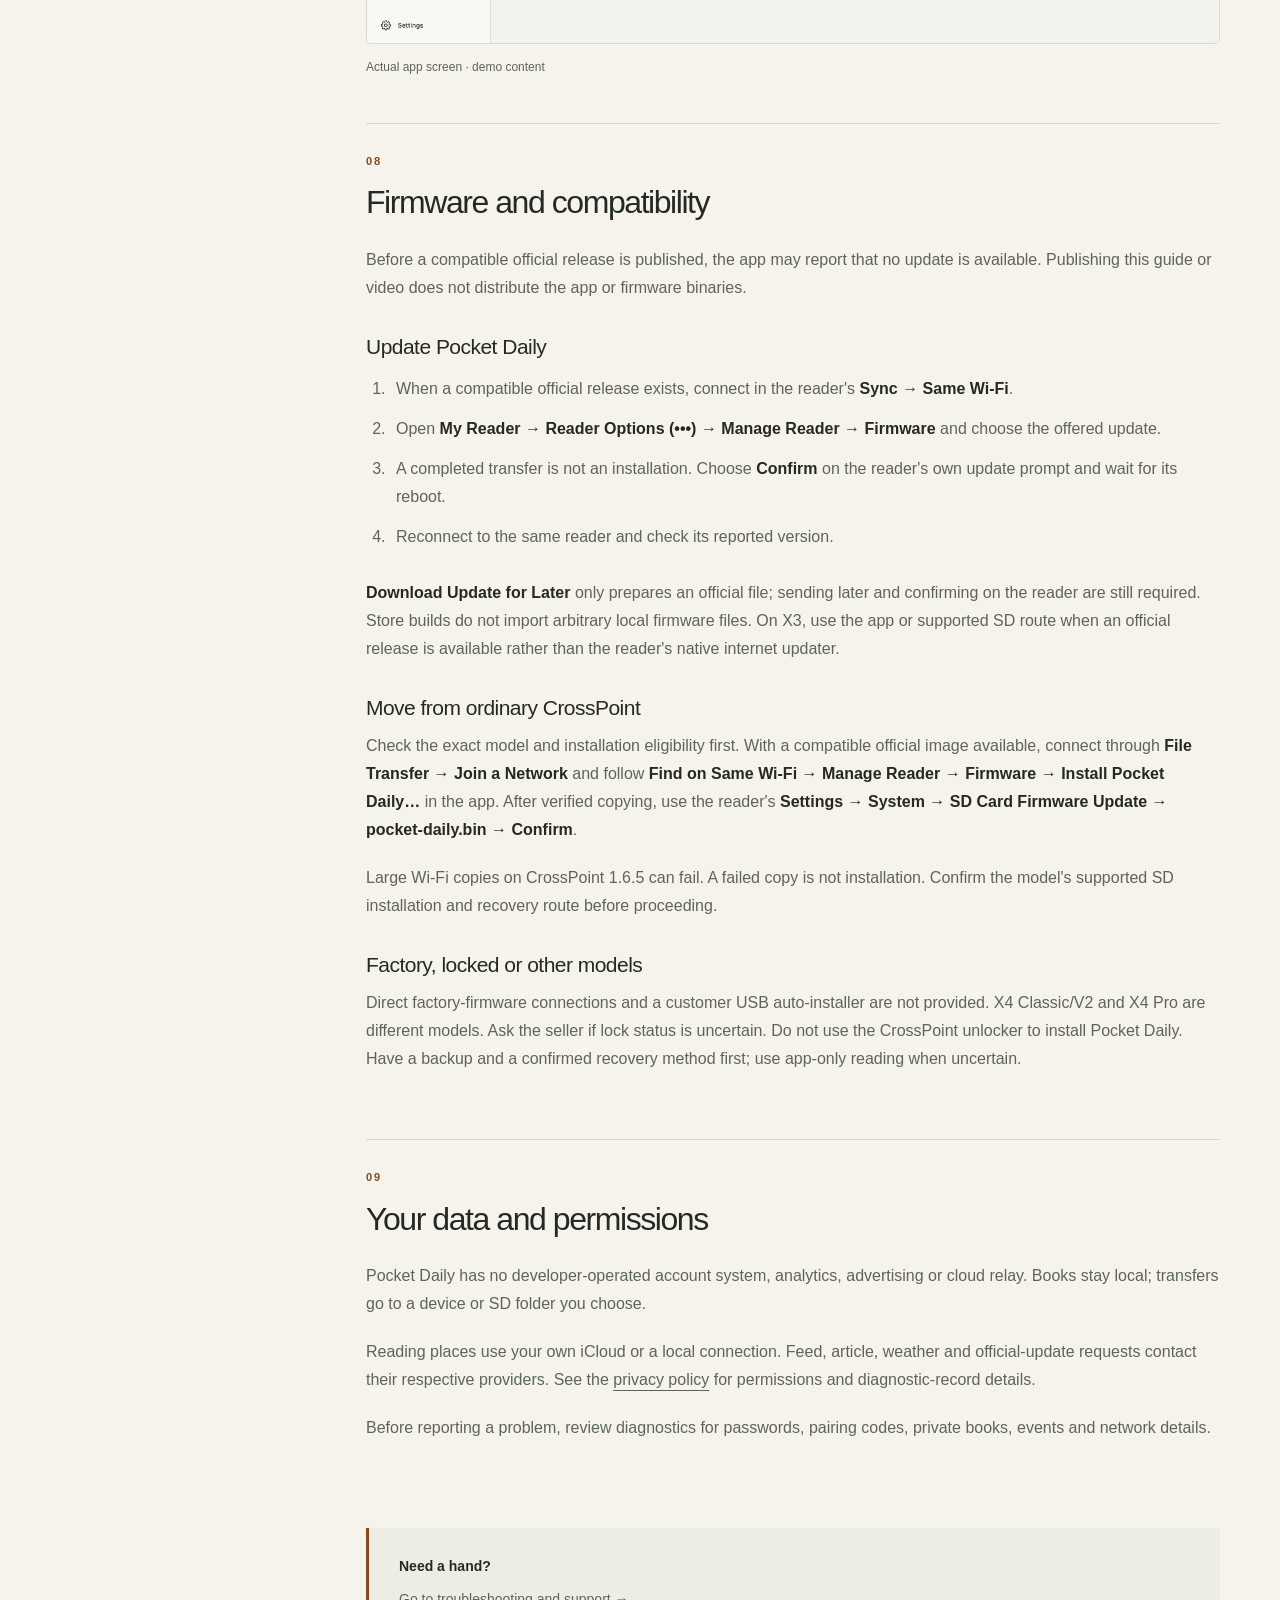
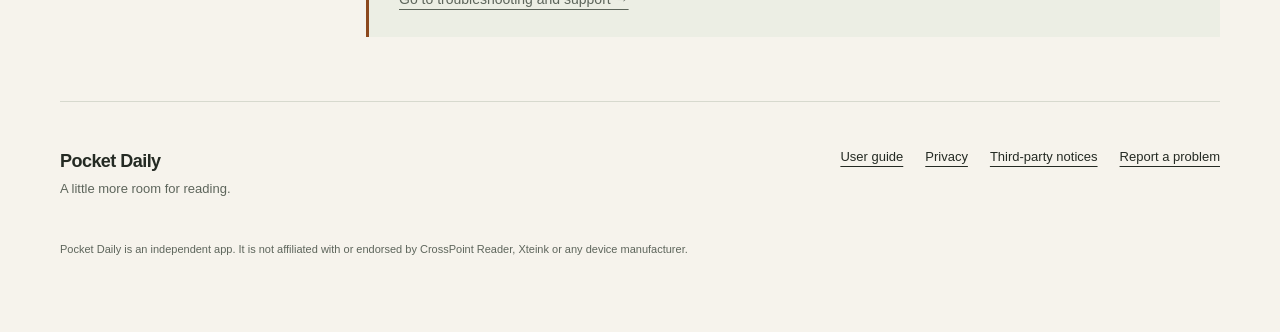
==== commit 01b879b1: "polish guide copy and refresh the demo card image" ====
--- a/guide/index.html
+++ b/guide/index.html
@@ -17,8 +17,8 @@
 <a class="skip" href="#main">Skip to content</a>
 <header class="site-header"><a class="brand" href="../"><img src="../assets/mark.svg" width="26" height="32" alt="">Pocket Daily</a>
 <nav aria-label="Main navigation"><a href="./" aria-current="page">Guide</a><a href="../watch/">Watch</a><a href="../support/">Support</a><a class="language" href="../ko/guide/" lang="ko" hreflang="ko">한국어</a></nav></header>
-<main id="main"><section class="page-heading"><p class="eyebrow">THE POCKET DAILY GUIDE</p><h1>User guide</h1><p class="lead">From your first book to reader connections, reading places and screen settings.</p><p class="meta">Updated October29,2026 · Menu names follow the current app.</p><button class="print-button" data-print>Print / save as PDF</button></section>
-<div class="manual"><aside class="contents"><p class="eyebrow">ON THIS PAGE</p><nav aria-label="Guide contents"><a href="#start">01 <span>Your first book</span></a><a href="#reading">02 <span>Pages and text</span></a><a href="#connect">03 <span>Connect an X3/X4</span></a><a href="#send">04 <span>Send books or copy to SD</span></a><a href="#continue">05 <span>Keep your place</span></a><a href="#screens">06 <span>Home, Sleep and preferences</span></a><a href="#articles">07 <span>Articles and subscriptions</span></a><a href="#firmware">08 <span>Firmware and compatibility</span></a><a href="#privacy">09 <span>Your data and permissions</span></a></nav></aside><div class="chapters"><section id="start" class="chapter"><p class="eyebrow">01</p><h2>Your first book</h2><ol><li>Open <strong>Library → Books → Welcome to Pocket Daily</strong>. You do not need an account or a reader.</li><li>Choose <strong>+</strong> to add DRM-free EPUB, TXT or Markdown from Files. On Mac, you can also drag book files into the Library.</li><li>TXT and Markdown are converted to EPUB on import. An existing EPUB is kept unchanged.</li></ol><p>DRM-protected store purchases cannot be opened. Download files from iCloud Drive or other online locations before going offline.</p><figure><img class="" src="../assets/screens/library.webp" alt="Pocket Daily library — actual app, demo content" loading="lazy" decoding="async"><figcaption>Actual app screen · demo content</figcaption></figure></section><section id="reading" class="chapter"><p class="eyebrow">02</p><h2>Pages and text</h2><ul><li><strong>Forward:</strong> tap the right side of the page or swipe left.</li><li><strong>Back:</strong> tap the left side.</li><li><strong>Controls:</strong> tap the middle to show reading tools and Contents.</li><li><strong>Aa / Text &amp; Page:</strong> choose font, size, spacing, margins and Paper, White or Night pages.</li><li><strong>Keyboard:</strong> use arrows, Space or Page Down.</li></ul><p>The app's page appearance is separate from your reader's font and button settings. Change those under Reading Preferences below.</p></section><section id="connect" class="chapter"><p class="eyebrow">03</p><h2>Connect an X3/X4</h2><h3>Check the firmware first</h3><p>Full companion features need a <strong>compatible X3/X4 running Pocket Daily firmware</strong>. A device name alone does not establish compatibility. You can use the app's Library meanwhile.</p><h3>On the same Wi-Fi</h3><ol><li>On the reader, open <strong>Pocket Daily → Sync → Same Wi-Fi</strong> and join your network.</li><li>In the app, choose <strong>My Reader → Find on Same Wi-Fi</strong>.</li><li>Check the reader shown and connect. This route does not change your Apple device's Wi-Fi.</li></ol><h3>First setup or no router</h3><p><strong>Set Up Reader</strong> pairs through the system Bluetooth prompt, then sends Wi-Fi details to a supported reader. A fresh X3 may offer setup on its first boot. If skipped, start from the reader's <strong>Sync → Direct connection</strong>. Do not expect X3's automatic first-boot offer on X4.</p><p><strong>Connect Directly</strong> explicitly joins the reader's temporary Wi-Fi. Follow the app and system confirmation prompts. Internet access can pause, so download needed books first.</p><p>Allow Bluetooth and local-network access when you use them. Mac Wi-Fi discovery may require location permission, but the app does not collect coordinates. Wi-Fi-name permission denial still leaves manual entry available.</p><figure><img class="" src="../assets/screens/device.webp" alt="Pocket Daily device — actual app, demo content" loading="lazy" decoding="async"><figcaption>Actual app screen · demo content</figcaption></figure></section><section id="send" class="chapter"><p class="eyebrow">04</p><h2>Send books or copy to SD</h2><ol><li>Choose <strong>Send to Reader…</strong> on a Library book or an article with saved text.</li><li>Confirm the destination reader in the task, connect if needed, then choose <strong>Send</strong>.</li><li>Wait for the result. Open the book in the reader's <strong>Library</strong>. The app inventory shows the last observed device state.</li></ol><p>You can reopen the task to check its result. If the save result is uncertain, reconnect the <strong>original destination reader</strong> and check before retrying. Unrelated prepared books and firmware are not sent with the task.</p><h3>On Mac, copy to SD</h3><p>Choose <strong>SD card</strong> in the same task and select a folder on an SD card mounted on your Mac. SD-copy results and wireless results are separate. Connecting a supported X3/X4 by USB does not necessarily mount its SD card; use a card reader if needed.</p></section><section id="continue" class="chapter"><p class="eyebrow">05</p><h2>Keep your place</h2><p>Every device needs the <strong>same book file</strong>. Share that file from the Library.</p><ul><li><strong>Between Apple devices:</strong> sign in to iCloud with the same Apple Account and enable sharing in <strong>Settings → Continue Reading</strong>. This does not distribute book files automatically.</li><li><strong>With a reader:</strong> a connected reader with supported firmware exchanges reading places. Bluetooth exchange needs pairing and feature support; background delivery is controlled by the operating system.</li><li><strong>When another place is offered:</strong> choose whether to jump. The app never moves your page without asking.</li></ul><p>Opening a book alone does not update its reading time. If a place is missing, check the file, sharing settings and reader connection first.</p></section><section id="screens" class="chapter"><p class="eyebrow">06</p><h2>Home, Sleep and preferences</h2><ol><li>Open <strong>My Reader → Reader Settings</strong> and select <strong>Home Screen</strong> or <strong>Sleep Screen</strong>.</li><li>Choose a layout or change its order and review the preview. A sample-labelled preview is different from your reader's current state.</li><li>Choose that screen's <strong>Apply to Reader</strong> and check the result.</li></ol><p>A new <strong>My cards</strong> draft includes three editable cards. <strong>Card Collections</strong> offers 12 collections with 36 original cards. Existing drafts and deliberately empty sets are not silently replaced. Review a collection before replacing your cards.</p><p>Cards and weather/calendar sources have separate editors and apply actions. Closing an editor leaves changes local. Weather uses a city you choose; calendar events use calendars you permit. Both are optional.</p><p><strong>Reading Preferences</strong> changes the reader's fonts, margins, orientation and page-button actions. Check the reader after saving. Demo mode never transfers or changes a device.</p><p>E-paper can retain a page while sleeping. A visible page alone does not establish the device's power or Wi-Fi state.</p><figure><img class="" src="../assets/screens/home.webp" alt="Pocket Daily home — actual app, demo content" loading="lazy" decoding="async"><figcaption>Actual app screen · demo content</figcaption></figure></section><section id="articles" class="chapter"><p class="eyebrow">07</p><h2>Articles and subscriptions</h2><p>On iPhone or iPad, share a link or text to <strong>Pocket Daily</strong>, or use <strong>Library → Articles → +</strong>. Review extracted text before saving. If only a link was saved, choose <strong>Get full text</strong> or paste the text.</p><p>Add a direct HTTPS RSS or Atom feed under <strong>Subscriptions</strong>. Up to the latest20 articles are collected on subscription; opening the app or choosing Refresh updates feeds. There is no email-account connection or server-scheduled delivery.</p><p>Saved bodies can be read offline. Read state, Save for Later, editing and Send to Reader are separate actions. Unsubscribing retains collected articles. Articles and subscriptions are local to this device, not automatically synced between Apple devices.</p><figure><img class="" src="../assets/screens/articles.webp" alt="Pocket Daily articles — actual app, demo content" loading="lazy" decoding="async"><figcaption>Actual app screen · demo content</figcaption></figure></section><section id="firmware" class="chapter"><p class="eyebrow">08</p><h2>Firmware and compatibility</h2><p>Before a compatible official release is published, the app may report that no update is available. Publishing this guide or video does not distribute the app or firmware binaries.</p><h3>Update Pocket Daily</h3><ol><li>When a compatible official release exists, connect in the reader's <strong>Sync → Same Wi-Fi</strong>.</li><li>Open <strong>My Reader → Reader Options (•••) → Manage Reader → Firmware</strong> and choose the offered update.</li><li>A completed transfer is not an installation. Choose <strong>Confirm</strong> on the reader's own update prompt and wait for its reboot.</li><li>Reconnect to the same reader and check its reported version.</li></ol><p><strong>Download Update for Later</strong> only prepares an official file; sending later and confirming on the reader are still required. Store builds do not import arbitrary local firmware files. On X3, use the app or supported SD route when an official release is available rather than the reader's native internet updater.</p><h3>Move from ordinary CrossPoint</h3><p>Check the exact model and installation eligibility first. With a compatible official image available, connect through <strong>File Transfer → Join a Network</strong> and follow <strong>Find on Same Wi-Fi → Manage Reader → Firmware → Install Pocket Daily…</strong> in the app. After verified copying, use the reader's <strong>Settings → System → SD Card Firmware Update → pocket-daily.bin → Confirm</strong>.</p><p>Large Wi-Fi copies on CrossPoint1.6.5 can fail. A failed copy is not installation. Confirm the model's supported SD installation and recovery route before proceeding.</p><h3>Factory, locked or other models</h3><p>Direct factory-firmware connections and a customer USB auto-installer are not provided. X4 Classic/V2 and X4 Pro are different models. Ask the seller if lock status is uncertain. Do not use the CrossPoint unlocker to install Pocket Daily. Have a backup and a confirmed recovery method first; use app-only reading when uncertain.</p></section><section id="privacy" class="chapter"><p class="eyebrow">09</p><h2>Your data and permissions</h2><p>Pocket Daily has no developer-operated account system, analytics, advertising or cloud relay. Books stay local; transfers go to a device or SD folder you choose.</p><p>Reading places use your own iCloud or a local connection. Feed, article, weather and official-update requests contact their respective providers. See the <a href="../privacy/">privacy policy</a> for permissions and diagnostic-record details.</p><p>Before reporting a problem, review diagnostics for passwords, pairing codes, private books, events and network details.</p></section><aside class="notice"><strong>Need a hand?</strong><p><a href="../support/">Go to troubleshooting and support →</a></p></aside></div></div></main>
+<main id="main"><section class="page-heading"><p class="eyebrow">THE POCKET DAILY GUIDE</p><h1>User guide</h1><p class="lead">From your first book to reader connections, reading places and screen settings.</p><p class="meta">Updated October 29, 2026 · Menu names follow the current app.</p><button class="print-button" data-print>Print / save as PDF</button></section>
+<div class="manual"><aside class="contents"><p class="eyebrow">ON THIS PAGE</p><nav aria-label="Guide contents"><a href="#start">01 <span>Your first book</span></a><a href="#reading">02 <span>Pages and text</span></a><a href="#connect">03 <span>Connect an X3/X4</span></a><a href="#send">04 <span>Send books or copy to SD</span></a><a href="#continue">05 <span>Keep your place</span></a><a href="#screens">06 <span>Home, Sleep and preferences</span></a><a href="#articles">07 <span>Articles and subscriptions</span></a><a href="#firmware">08 <span>Firmware and compatibility</span></a><a href="#privacy">09 <span>Your data and permissions</span></a></nav></aside><div class="chapters"><section id="start" class="chapter"><p class="eyebrow">01</p><h2>Your first book</h2><ol><li>Open <strong>Library → Books → Welcome to Pocket Daily</strong>. You do not need an account or a reader.</li><li>Choose <strong>+</strong> to add DRM-free EPUB, TXT or Markdown from Files. On Mac, you can also drag book files into the Library.</li><li>TXT and Markdown are converted to EPUB on import. An existing EPUB is kept unchanged.</li></ol><p>DRM-protected store purchases cannot be opened. Download files from iCloud Drive or other online locations before going offline.</p><figure><img class="" src="../assets/screens/library.webp" alt="Pocket Daily library — actual app, demo content" loading="lazy" decoding="async"><figcaption>Actual app screen · demo content</figcaption></figure></section><section id="reading" class="chapter"><p class="eyebrow">02</p><h2>Pages and text</h2><ul><li><strong>Forward:</strong> tap the right side of the page or swipe left.</li><li><strong>Back:</strong> tap the left side.</li><li><strong>Controls:</strong> tap the middle to show reading tools and Contents.</li><li><strong>Aa / Text &amp; Page:</strong> choose font, size, spacing, margins and Paper, White or Night pages.</li><li><strong>Keyboard:</strong> use arrows, Space or Page Down.</li></ul><p>The app's page appearance is separate from your reader's font and button settings. Change those under Reading Preferences below.</p></section><section id="connect" class="chapter"><p class="eyebrow">03</p><h2>Connect an X3/X4</h2><h3>Check the firmware first</h3><p>Full companion features need a <strong>compatible X3/X4 running Pocket Daily firmware</strong>. A device name alone does not establish compatibility. You can use the app's Library meanwhile.</p><h3>On the same Wi-Fi</h3><ol><li>On the reader, open <strong>Pocket Daily → Sync → Same Wi-Fi</strong> and join your network.</li><li>In the app, choose <strong>My Reader → Find on Same Wi-Fi</strong>.</li><li>Check the reader shown and connect. This route does not change your Apple device's Wi-Fi.</li></ol><h3>First setup or no router</h3><p><strong>Set Up Reader</strong> pairs through the system Bluetooth prompt, then sends Wi-Fi details to a supported reader. A fresh X3 may offer setup on its first boot. If skipped, start from the reader's <strong>Sync → Direct connection</strong>. Do not expect X3's automatic first-boot offer on X4.</p><p><strong>Connect Directly</strong> explicitly joins the reader's temporary Wi-Fi. Follow the app and system confirmation prompts. Internet access can pause, so download needed books first.</p><p>Allow Bluetooth and local-network access when you use them. Mac Wi-Fi discovery may require location permission, but the app does not collect coordinates. Wi-Fi-name permission denial still leaves manual entry available.</p><figure><img class="" src="../assets/screens/device.webp" alt="Pocket Daily device — actual app, demo content" loading="lazy" decoding="async"><figcaption>Actual app screen · demo content</figcaption></figure></section><section id="send" class="chapter"><p class="eyebrow">04</p><h2>Send books or copy to SD</h2><ol><li>Choose <strong>Send to Reader…</strong> on a Library book or an article with saved text.</li><li>Confirm the destination reader in the task, connect if needed, then choose <strong>Send</strong>.</li><li>Wait for the result. Open the book in the reader's <strong>Library</strong>. The app inventory shows the last observed device state.</li></ol><p>You can reopen the task to check its result. If the save result is uncertain, reconnect the <strong>original destination reader</strong> and check before retrying. Unrelated prepared books and firmware are not sent with the task.</p><h3>On Mac, copy to SD</h3><p>Choose <strong>SD card</strong> in the same task and select a folder on an SD card mounted on your Mac. SD-copy results and wireless results are separate. Connecting a supported X3/X4 by USB does not necessarily mount its SD card; use a card reader if needed.</p></section><section id="continue" class="chapter"><p class="eyebrow">05</p><h2>Keep your place</h2><p>Every device needs the <strong>same book file</strong>. Share that file from the Library.</p><ul><li><strong>Between Apple devices:</strong> sign in to iCloud with the same Apple Account and enable sharing in <strong>Settings → Continue Reading</strong>. This does not distribute book files automatically.</li><li><strong>With a reader:</strong> a connected reader with supported firmware exchanges reading places. Bluetooth exchange needs pairing and feature support; background delivery is controlled by the operating system.</li><li><strong>When another place is offered:</strong> choose whether to jump. The app never moves your page without asking.</li></ul><p>Opening a book alone does not update its reading time. If a place is missing, check the file, sharing settings and reader connection first.</p></section><section id="screens" class="chapter"><p class="eyebrow">06</p><h2>Home, Sleep and preferences</h2><ol><li>Open <strong>My Reader → Reader Settings</strong> and select <strong>Home Screen</strong> or <strong>Sleep Screen</strong>.</li><li>Choose a layout or change its order and review the preview. A sample-labelled preview is different from your reader's current state.</li><li>Choose that screen's <strong>Apply to Reader</strong> and check the result.</li></ol><p>A new <strong>My cards</strong> draft includes three editable cards. <strong>Card Collections</strong> offers 12 collections with 36 original cards. Existing drafts and deliberately empty sets are not silently replaced. Review a collection before replacing your cards.</p><p>Cards and weather/calendar sources have separate editors and apply actions. Closing an editor leaves changes local. Weather uses a city you choose; calendar events use calendars you permit. Both are optional.</p><p><strong>Reading Preferences</strong> changes the reader's fonts, margins, orientation and page-button actions. Check the reader after saving. Demo mode never transfers or changes a device.</p><p>E-paper can retain a page while sleeping. A visible page alone does not establish the device's power or Wi-Fi state.</p><figure><img class="" src="../assets/screens/home.webp" alt="Pocket Daily home — actual app, demo content" loading="lazy" decoding="async"><figcaption>Actual app screen · demo content</figcaption></figure></section><section id="articles" class="chapter"><p class="eyebrow">07</p><h2>Articles and subscriptions</h2><p>On iPhone or iPad, share a link or text to <strong>Pocket Daily</strong>, or use <strong>Library → Articles → +</strong>. Review extracted text before saving. If only a link was saved, choose <strong>Get full text</strong> or paste the text.</p><p>Add a direct HTTPS RSS or Atom feed under <strong>Subscriptions</strong>. Up to the latest 20 articles are collected on subscription; opening the app or choosing Refresh updates feeds. There is no email-account connection or server-scheduled delivery.</p><p>Saved bodies can be read offline. Read state, Save for Later, editing and Send to Reader are separate actions. Unsubscribing retains collected articles. Articles and subscriptions are local to this device, not automatically synced between Apple devices.</p><figure><img class="" src="../assets/screens/articles.webp" alt="Pocket Daily articles — actual app, demo content" loading="lazy" decoding="async"><figcaption>Actual app screen · demo content</figcaption></figure></section><section id="firmware" class="chapter"><p class="eyebrow">08</p><h2>Firmware and compatibility</h2><p>Before a compatible official release is published, the app may report that no update is available. Publishing this guide or video does not distribute the app or firmware binaries.</p><h3>Update Pocket Daily</h3><ol><li>When a compatible official release exists, connect in the reader's <strong>Sync → Same Wi-Fi</strong>.</li><li>Open <strong>My Reader → Reader Options (•••) → Manage Reader → Firmware</strong> and choose the offered update.</li><li>A completed transfer is not an installation. Choose <strong>Confirm</strong> on the reader's own update prompt and wait for its reboot.</li><li>Reconnect to the same reader and check its reported version.</li></ol><p><strong>Download Update for Later</strong> only prepares an official file; sending later and confirming on the reader are still required. Store builds do not import arbitrary local firmware files. On X3, use the app or supported SD route when an official release is available rather than the reader's native internet updater.</p><h3>Move from ordinary CrossPoint</h3><p>Check the exact model and installation eligibility first. With a compatible official image available, connect through <strong>File Transfer → Join a Network</strong> and follow <strong>Find on Same Wi-Fi → Manage Reader → Firmware → Install Pocket Daily…</strong> in the app. After verified copying, use the reader's <strong>Settings → System → SD Card Firmware Update → pocket-daily.bin → Confirm</strong>.</p><p>Large Wi-Fi copies on CrossPoint 1.6.5 can fail. A failed copy is not installation. Confirm the model's supported SD installation and recovery route before proceeding.</p><h3>Factory, locked or other models</h3><p>Direct factory-firmware connections and a customer USB auto-installer are not provided. X4 Classic/V2 and X4 Pro are different models. Ask the seller if lock status is uncertain. Do not use the CrossPoint unlocker to install Pocket Daily. Have a backup and a confirmed recovery method first; use app-only reading when uncertain.</p></section><section id="privacy" class="chapter"><p class="eyebrow">09</p><h2>Your data and permissions</h2><p>Pocket Daily has no developer-operated account system, analytics, advertising or cloud relay. Books stay local; transfers go to a device or SD folder you choose.</p><p>Reading places use your own iCloud or a local connection. Feed, article, weather and official-update requests contact their respective providers. See the <a href="../privacy/">privacy policy</a> for permissions and diagnostic-record details.</p><p>Before reporting a problem, review diagnostics for passwords, pairing codes, private books, events and network details.</p></section><aside class="notice"><strong>Need a hand?</strong><p><a href="../support/">Go to troubleshooting and support →</a></p></aside></div></div></main>
 <footer class="site-footer"><div><a class="brand" href="../">Pocket Daily</a><p>A little more room for reading.</p></div>
 <div class="footer-links"><a href="./">User guide</a><a href="../privacy/">Privacy</a><a href="../notices/">Third-party notices</a><a href="https://github.com/puritysb/pocket-daily-site/issues">Report a problem</a></div>
 <p class="independent">Pocket Daily is an independent app. It is not affiliated with or endorsed by CrossPoint Reader, Xteink or any device manufacturer.</p></footer>
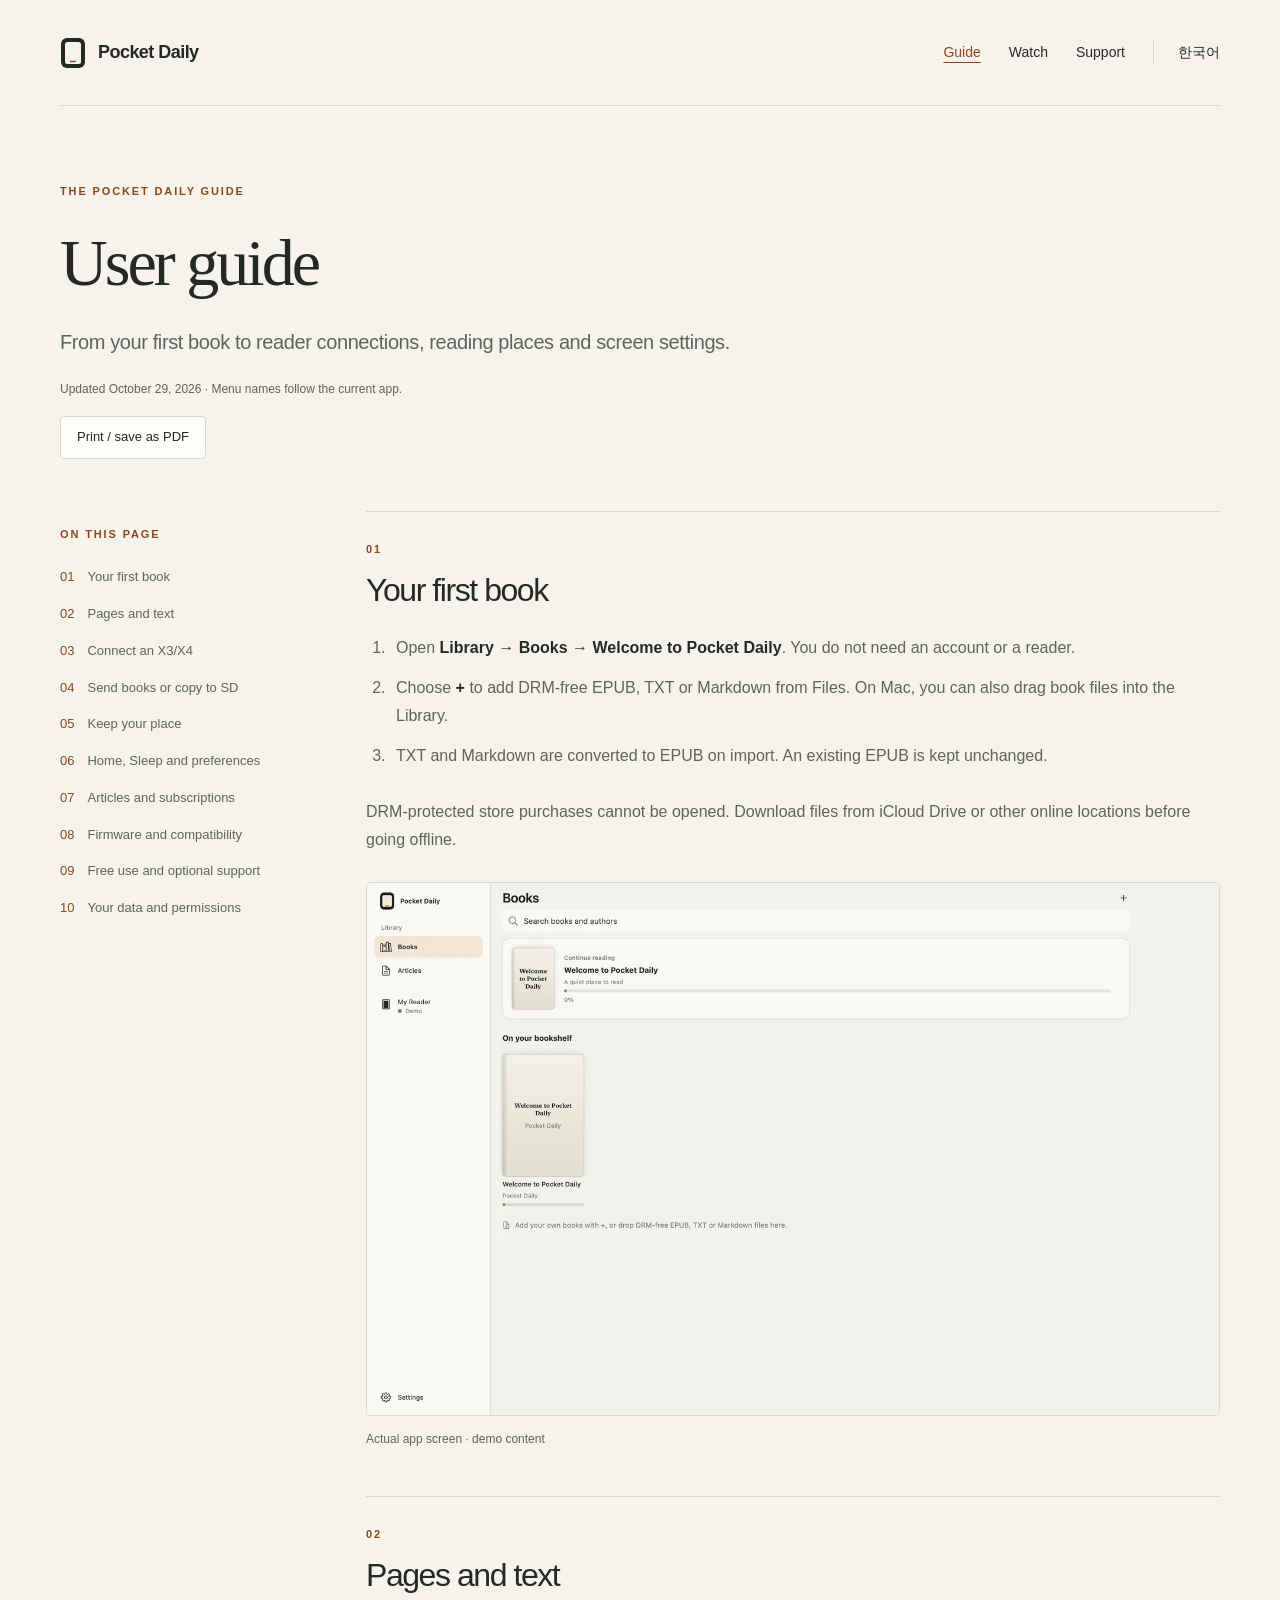
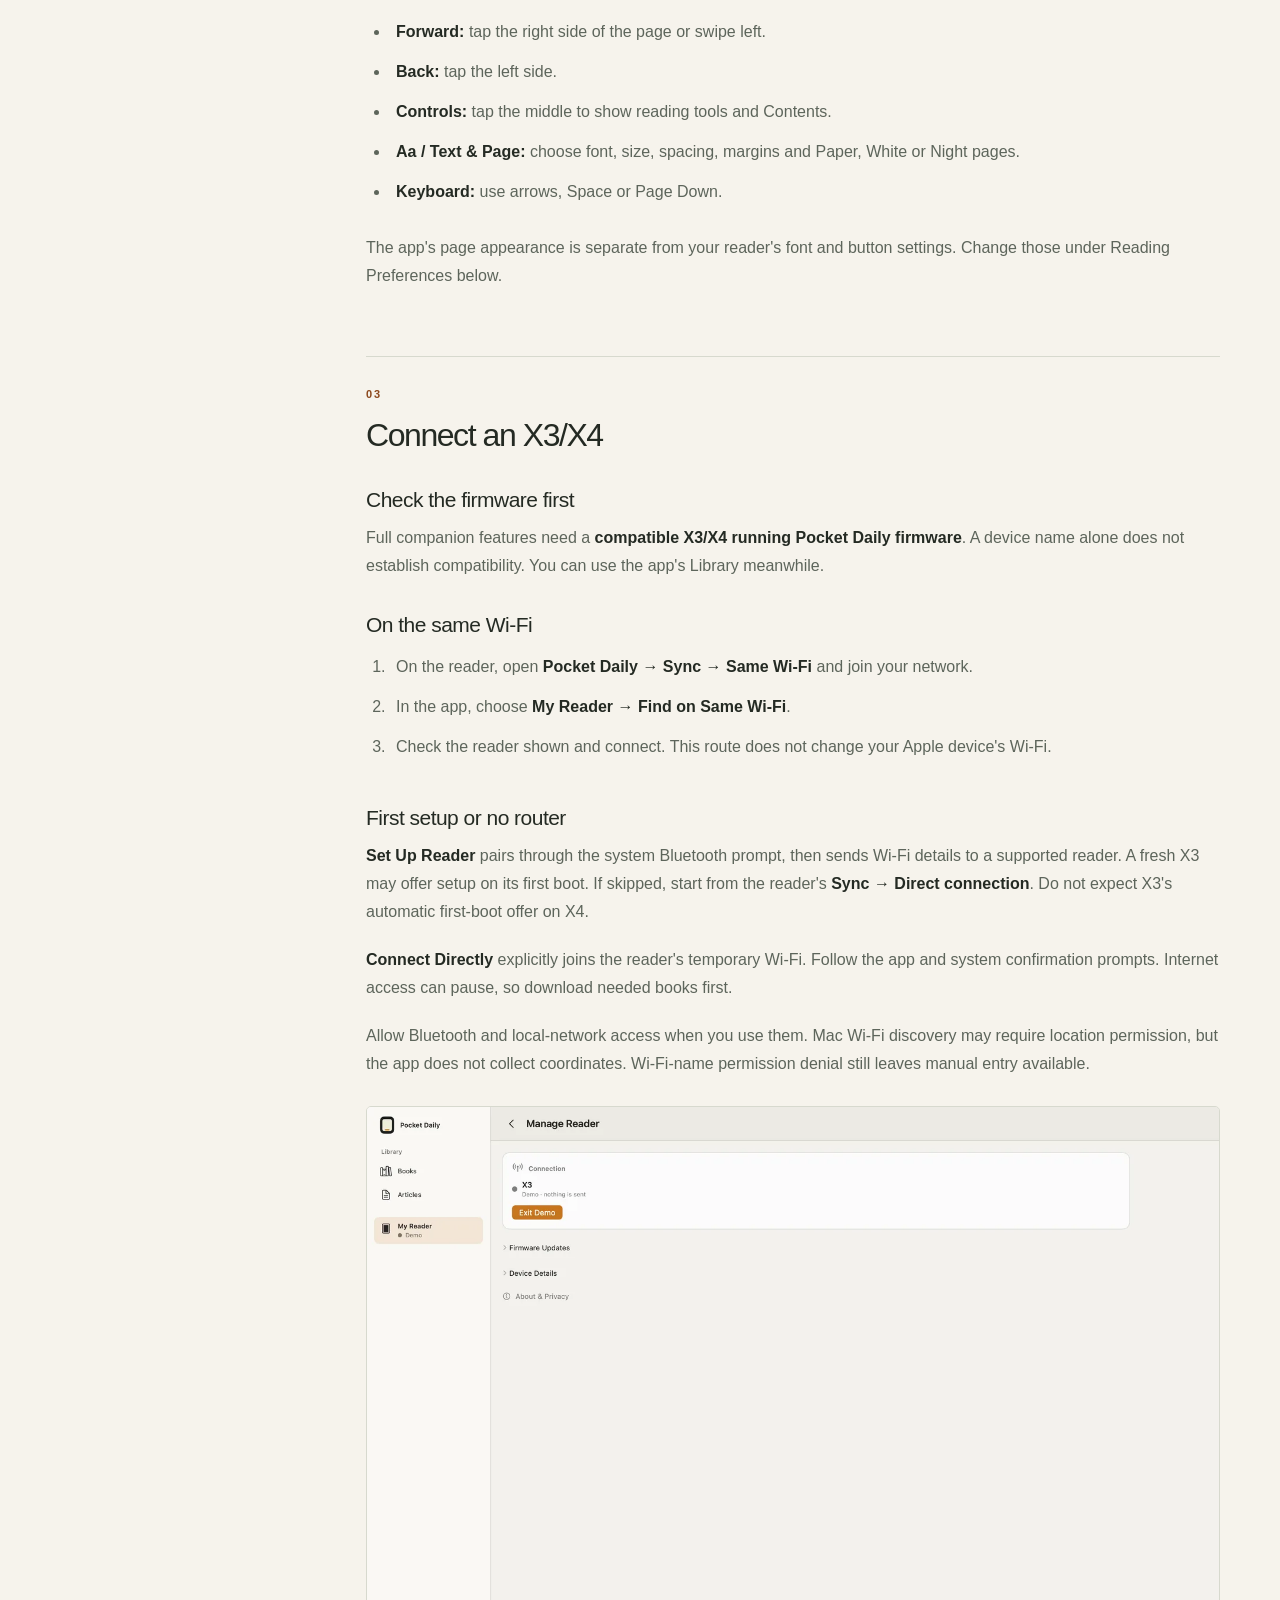
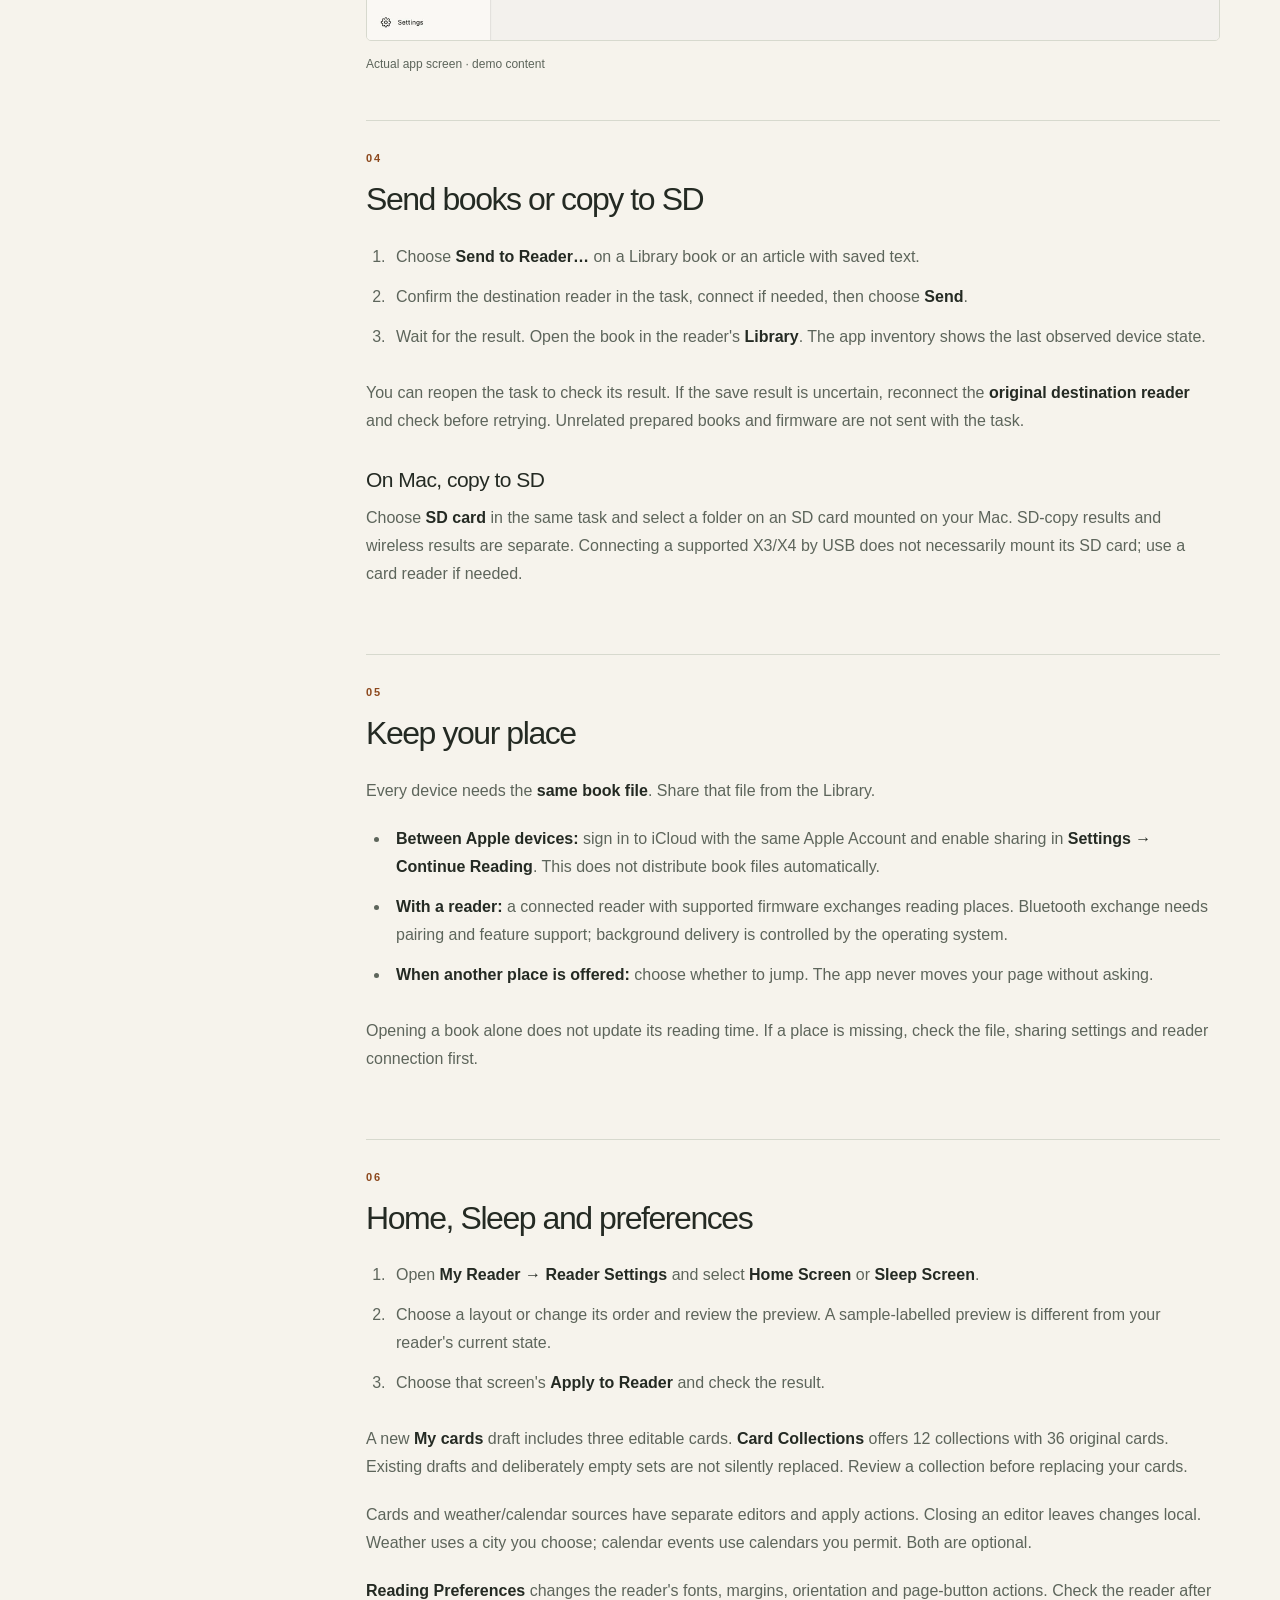
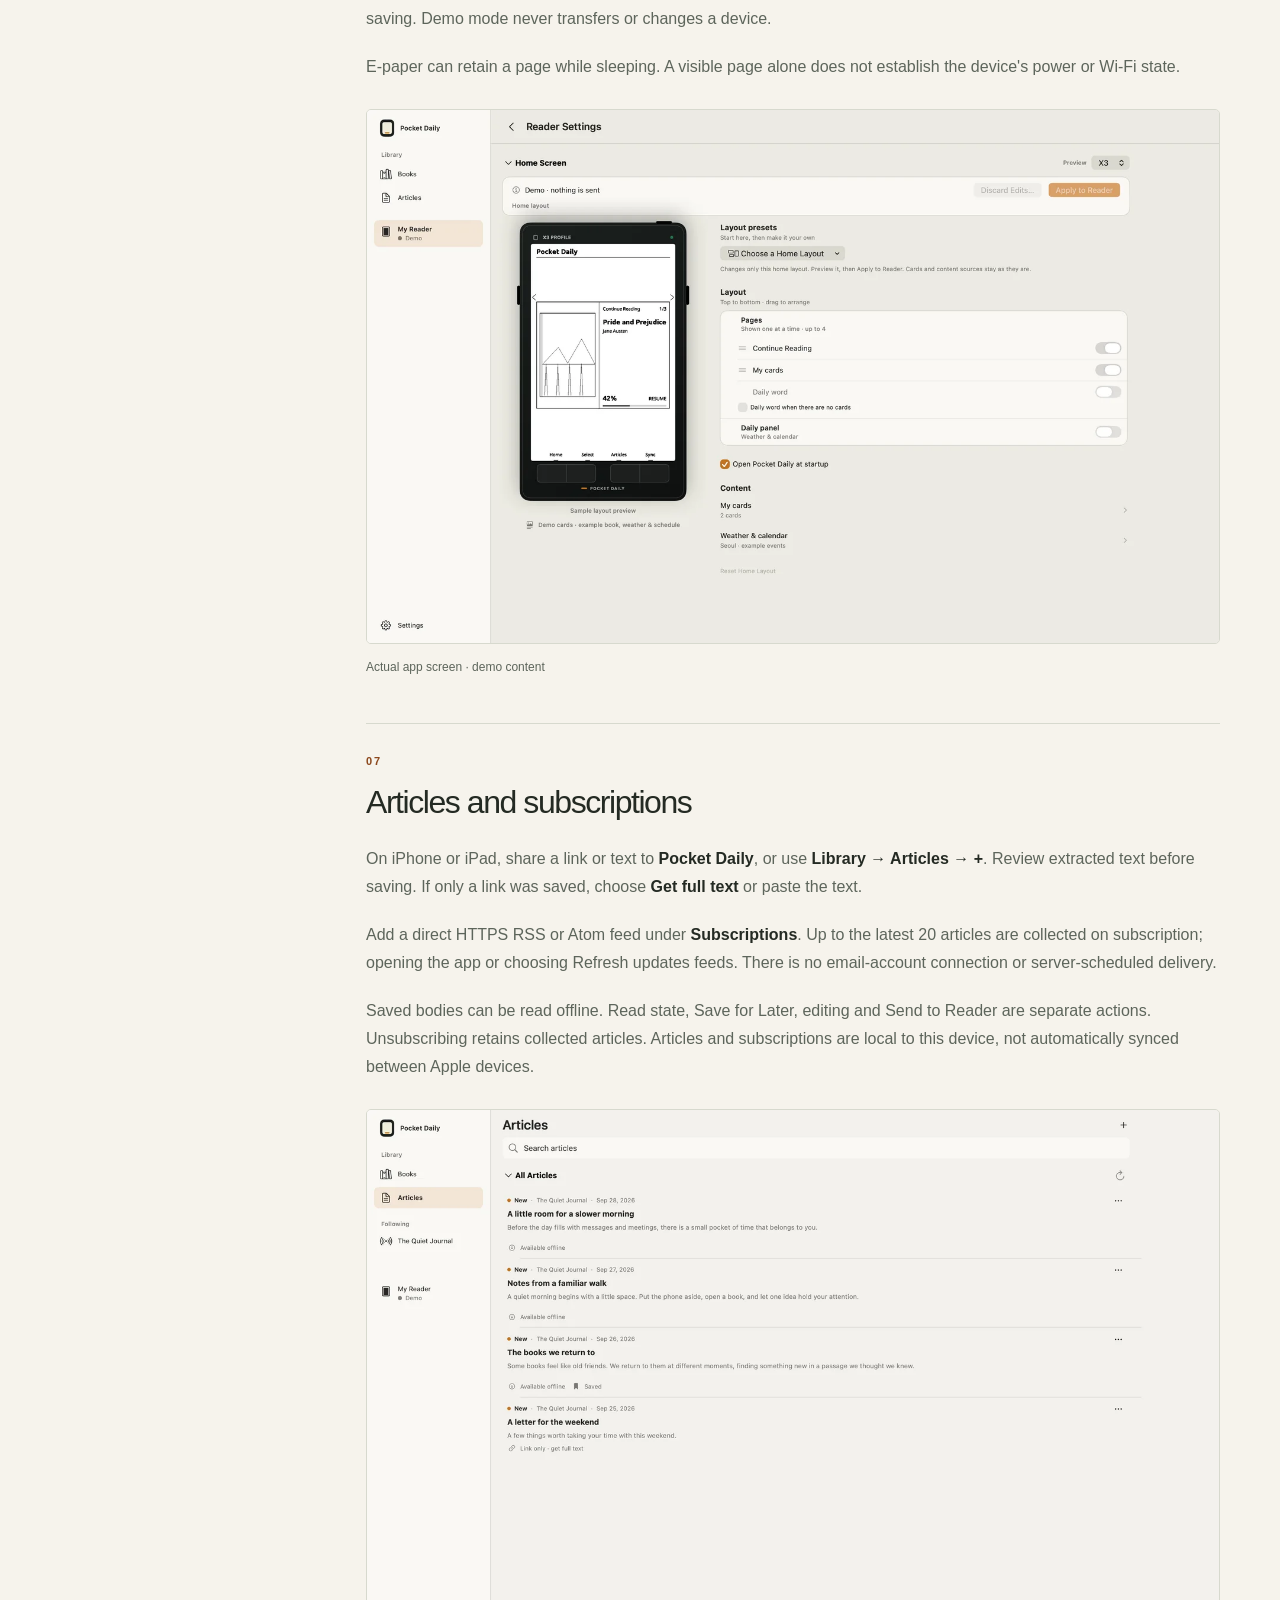
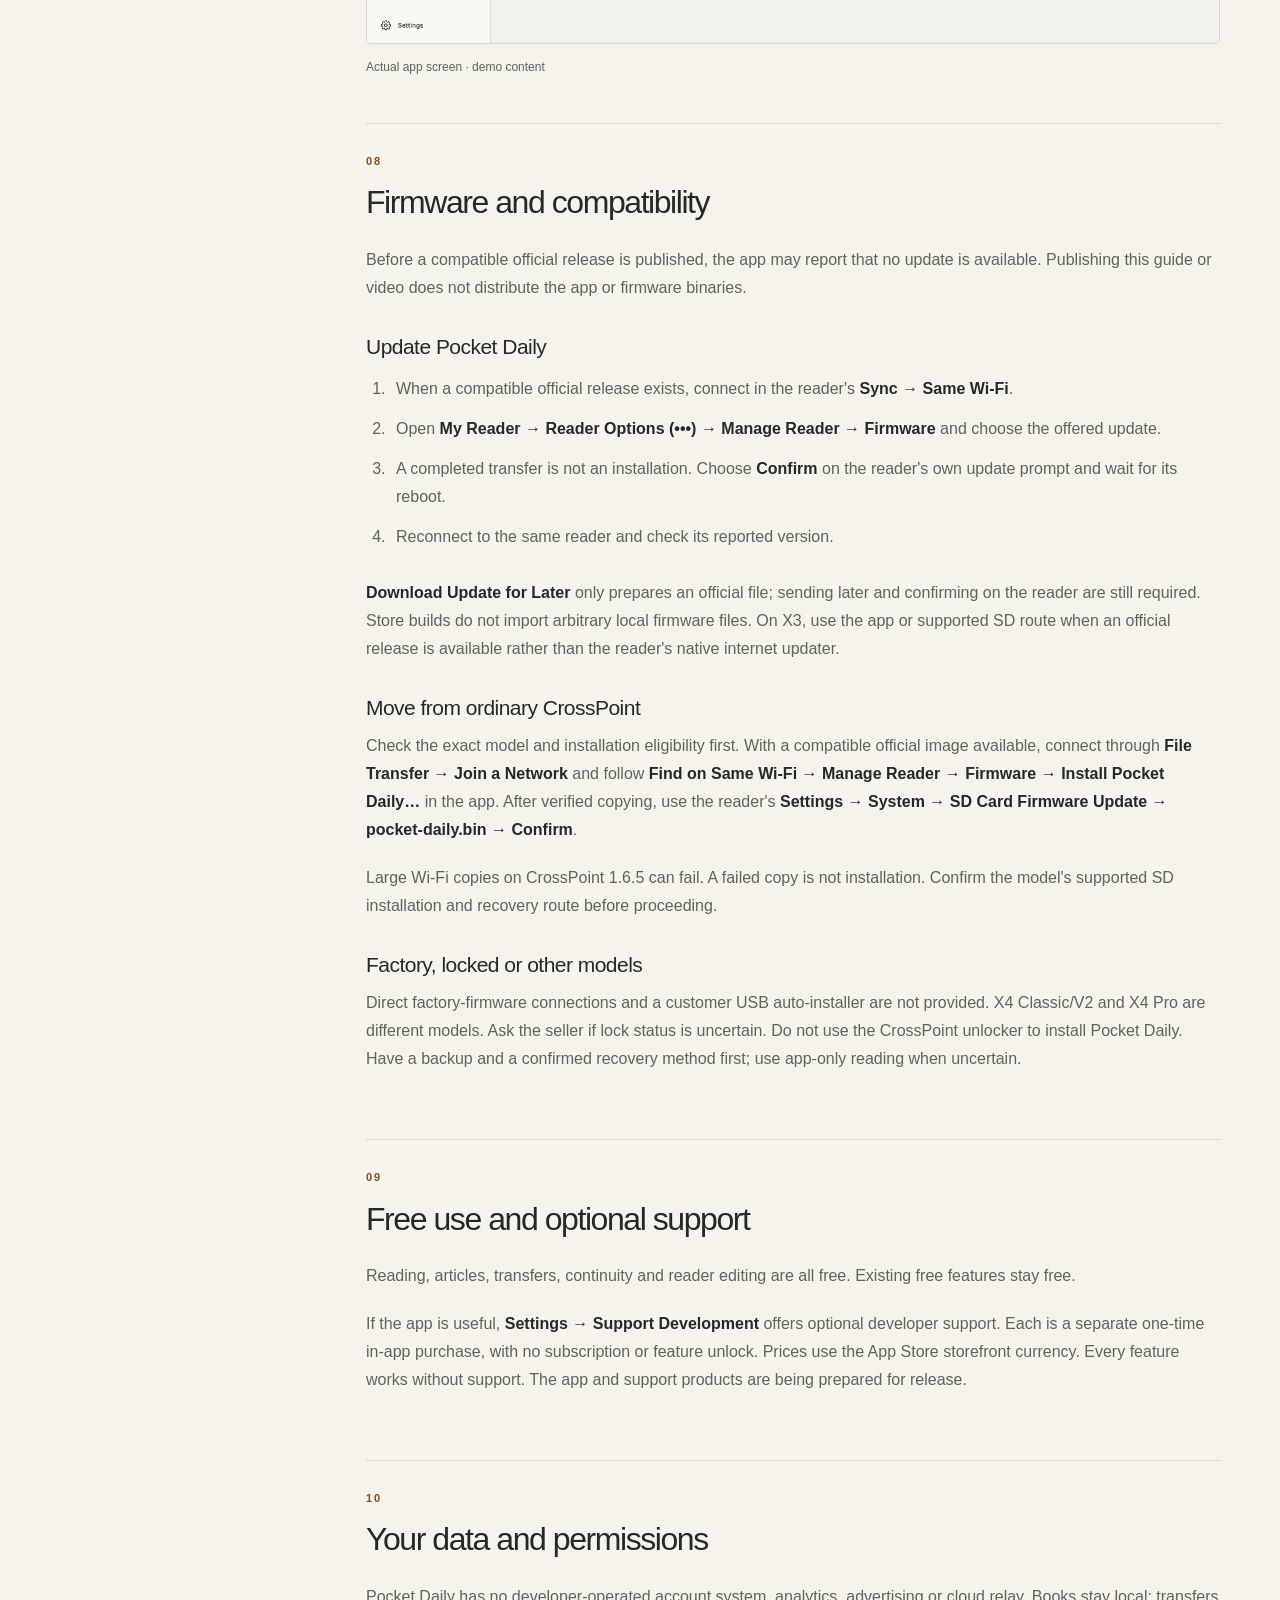
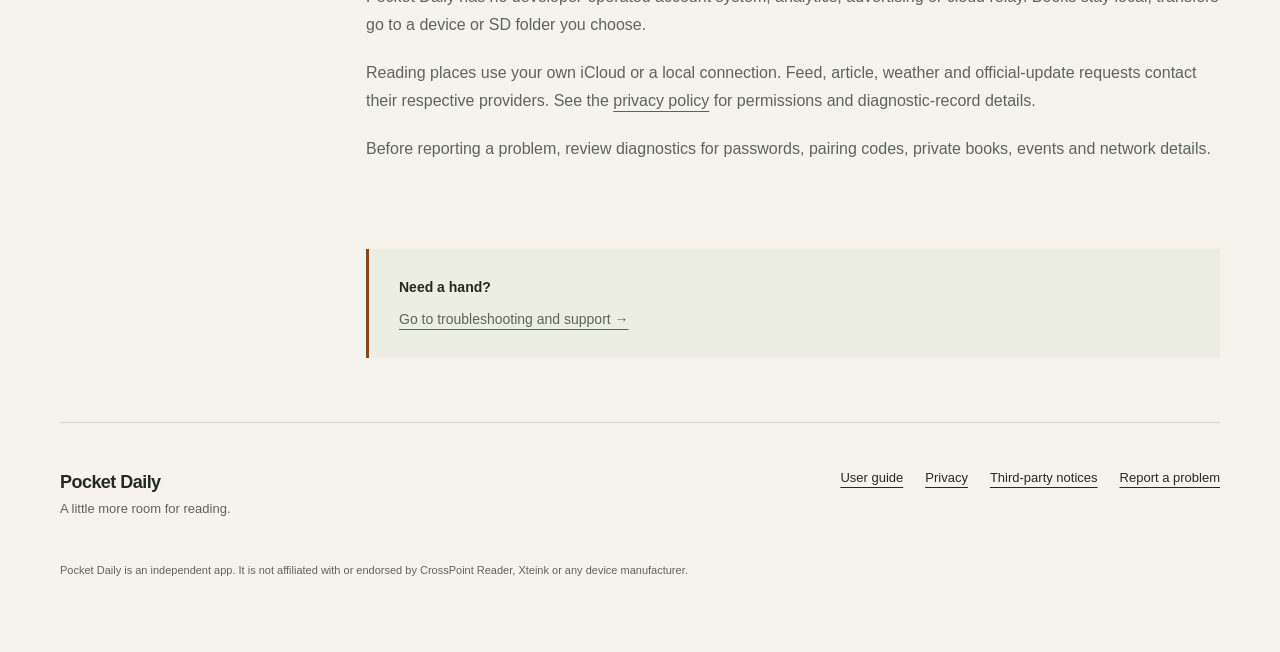
==== commit c4b1f0c6: "Explain free features and voluntary one-time development support" ====
--- a/guide/index.html
+++ b/guide/index.html
@@ -18,7 +18,7 @@
 <header class="site-header"><a class="brand" href="../"><img src="../assets/mark.svg" width="26" height="32" alt="">Pocket Daily</a>
 <nav aria-label="Main navigation"><a href="./" aria-current="page">Guide</a><a href="../watch/">Watch</a><a href="../support/">Support</a><a class="language" href="../ko/guide/" lang="ko" hreflang="ko">한국어</a></nav></header>
 <main id="main"><section class="page-heading"><p class="eyebrow">THE POCKET DAILY GUIDE</p><h1>User guide</h1><p class="lead">From your first book to reader connections, reading places and screen settings.</p><p class="meta">Updated October 29, 2026 · Menu names follow the current app.</p><button class="print-button" data-print>Print / save as PDF</button></section>
-<div class="manual"><aside class="contents"><p class="eyebrow">ON THIS PAGE</p><nav aria-label="Guide contents"><a href="#start">01 <span>Your first book</span></a><a href="#reading">02 <span>Pages and text</span></a><a href="#connect">03 <span>Connect an X3/X4</span></a><a href="#send">04 <span>Send books or copy to SD</span></a><a href="#continue">05 <span>Keep your place</span></a><a href="#screens">06 <span>Home, Sleep and preferences</span></a><a href="#articles">07 <span>Articles and subscriptions</span></a><a href="#firmware">08 <span>Firmware and compatibility</span></a><a href="#privacy">09 <span>Your data and permissions</span></a></nav></aside><div class="chapters"><section id="start" class="chapter"><p class="eyebrow">01</p><h2>Your first book</h2><ol><li>Open <strong>Library → Books → Welcome to Pocket Daily</strong>. You do not need an account or a reader.</li><li>Choose <strong>+</strong> to add DRM-free EPUB, TXT or Markdown from Files. On Mac, you can also drag book files into the Library.</li><li>TXT and Markdown are converted to EPUB on import. An existing EPUB is kept unchanged.</li></ol><p>DRM-protected store purchases cannot be opened. Download files from iCloud Drive or other online locations before going offline.</p><figure><img class="" src="../assets/screens/library.webp" alt="Pocket Daily library — actual app, demo content" loading="lazy" decoding="async"><figcaption>Actual app screen · demo content</figcaption></figure></section><section id="reading" class="chapter"><p class="eyebrow">02</p><h2>Pages and text</h2><ul><li><strong>Forward:</strong> tap the right side of the page or swipe left.</li><li><strong>Back:</strong> tap the left side.</li><li><strong>Controls:</strong> tap the middle to show reading tools and Contents.</li><li><strong>Aa / Text &amp; Page:</strong> choose font, size, spacing, margins and Paper, White or Night pages.</li><li><strong>Keyboard:</strong> use arrows, Space or Page Down.</li></ul><p>The app's page appearance is separate from your reader's font and button settings. Change those under Reading Preferences below.</p></section><section id="connect" class="chapter"><p class="eyebrow">03</p><h2>Connect an X3/X4</h2><h3>Check the firmware first</h3><p>Full companion features need a <strong>compatible X3/X4 running Pocket Daily firmware</strong>. A device name alone does not establish compatibility. You can use the app's Library meanwhile.</p><h3>On the same Wi-Fi</h3><ol><li>On the reader, open <strong>Pocket Daily → Sync → Same Wi-Fi</strong> and join your network.</li><li>In the app, choose <strong>My Reader → Find on Same Wi-Fi</strong>.</li><li>Check the reader shown and connect. This route does not change your Apple device's Wi-Fi.</li></ol><h3>First setup or no router</h3><p><strong>Set Up Reader</strong> pairs through the system Bluetooth prompt, then sends Wi-Fi details to a supported reader. A fresh X3 may offer setup on its first boot. If skipped, start from the reader's <strong>Sync → Direct connection</strong>. Do not expect X3's automatic first-boot offer on X4.</p><p><strong>Connect Directly</strong> explicitly joins the reader's temporary Wi-Fi. Follow the app and system confirmation prompts. Internet access can pause, so download needed books first.</p><p>Allow Bluetooth and local-network access when you use them. Mac Wi-Fi discovery may require location permission, but the app does not collect coordinates. Wi-Fi-name permission denial still leaves manual entry available.</p><figure><img class="" src="../assets/screens/device.webp" alt="Pocket Daily device — actual app, demo content" loading="lazy" decoding="async"><figcaption>Actual app screen · demo content</figcaption></figure></section><section id="send" class="chapter"><p class="eyebrow">04</p><h2>Send books or copy to SD</h2><ol><li>Choose <strong>Send to Reader…</strong> on a Library book or an article with saved text.</li><li>Confirm the destination reader in the task, connect if needed, then choose <strong>Send</strong>.</li><li>Wait for the result. Open the book in the reader's <strong>Library</strong>. The app inventory shows the last observed device state.</li></ol><p>You can reopen the task to check its result. If the save result is uncertain, reconnect the <strong>original destination reader</strong> and check before retrying. Unrelated prepared books and firmware are not sent with the task.</p><h3>On Mac, copy to SD</h3><p>Choose <strong>SD card</strong> in the same task and select a folder on an SD card mounted on your Mac. SD-copy results and wireless results are separate. Connecting a supported X3/X4 by USB does not necessarily mount its SD card; use a card reader if needed.</p></section><section id="continue" class="chapter"><p class="eyebrow">05</p><h2>Keep your place</h2><p>Every device needs the <strong>same book file</strong>. Share that file from the Library.</p><ul><li><strong>Between Apple devices:</strong> sign in to iCloud with the same Apple Account and enable sharing in <strong>Settings → Continue Reading</strong>. This does not distribute book files automatically.</li><li><strong>With a reader:</strong> a connected reader with supported firmware exchanges reading places. Bluetooth exchange needs pairing and feature support; background delivery is controlled by the operating system.</li><li><strong>When another place is offered:</strong> choose whether to jump. The app never moves your page without asking.</li></ul><p>Opening a book alone does not update its reading time. If a place is missing, check the file, sharing settings and reader connection first.</p></section><section id="screens" class="chapter"><p class="eyebrow">06</p><h2>Home, Sleep and preferences</h2><ol><li>Open <strong>My Reader → Reader Settings</strong> and select <strong>Home Screen</strong> or <strong>Sleep Screen</strong>.</li><li>Choose a layout or change its order and review the preview. A sample-labelled preview is different from your reader's current state.</li><li>Choose that screen's <strong>Apply to Reader</strong> and check the result.</li></ol><p>A new <strong>My cards</strong> draft includes three editable cards. <strong>Card Collections</strong> offers 12 collections with 36 original cards. Existing drafts and deliberately empty sets are not silently replaced. Review a collection before replacing your cards.</p><p>Cards and weather/calendar sources have separate editors and apply actions. Closing an editor leaves changes local. Weather uses a city you choose; calendar events use calendars you permit. Both are optional.</p><p><strong>Reading Preferences</strong> changes the reader's fonts, margins, orientation and page-button actions. Check the reader after saving. Demo mode never transfers or changes a device.</p><p>E-paper can retain a page while sleeping. A visible page alone does not establish the device's power or Wi-Fi state.</p><figure><img class="" src="../assets/screens/home.webp" alt="Pocket Daily home — actual app, demo content" loading="lazy" decoding="async"><figcaption>Actual app screen · demo content</figcaption></figure></section><section id="articles" class="chapter"><p class="eyebrow">07</p><h2>Articles and subscriptions</h2><p>On iPhone or iPad, share a link or text to <strong>Pocket Daily</strong>, or use <strong>Library → Articles → +</strong>. Review extracted text before saving. If only a link was saved, choose <strong>Get full text</strong> or paste the text.</p><p>Add a direct HTTPS RSS or Atom feed under <strong>Subscriptions</strong>. Up to the latest 20 articles are collected on subscription; opening the app or choosing Refresh updates feeds. There is no email-account connection or server-scheduled delivery.</p><p>Saved bodies can be read offline. Read state, Save for Later, editing and Send to Reader are separate actions. Unsubscribing retains collected articles. Articles and subscriptions are local to this device, not automatically synced between Apple devices.</p><figure><img class="" src="../assets/screens/articles.webp" alt="Pocket Daily articles — actual app, demo content" loading="lazy" decoding="async"><figcaption>Actual app screen · demo content</figcaption></figure></section><section id="firmware" class="chapter"><p class="eyebrow">08</p><h2>Firmware and compatibility</h2><p>Before a compatible official release is published, the app may report that no update is available. Publishing this guide or video does not distribute the app or firmware binaries.</p><h3>Update Pocket Daily</h3><ol><li>When a compatible official release exists, connect in the reader's <strong>Sync → Same Wi-Fi</strong>.</li><li>Open <strong>My Reader → Reader Options (•••) → Manage Reader → Firmware</strong> and choose the offered update.</li><li>A completed transfer is not an installation. Choose <strong>Confirm</strong> on the reader's own update prompt and wait for its reboot.</li><li>Reconnect to the same reader and check its reported version.</li></ol><p><strong>Download Update for Later</strong> only prepares an official file; sending later and confirming on the reader are still required. Store builds do not import arbitrary local firmware files. On X3, use the app or supported SD route when an official release is available rather than the reader's native internet updater.</p><h3>Move from ordinary CrossPoint</h3><p>Check the exact model and installation eligibility first. With a compatible official image available, connect through <strong>File Transfer → Join a Network</strong> and follow <strong>Find on Same Wi-Fi → Manage Reader → Firmware → Install Pocket Daily…</strong> in the app. After verified copying, use the reader's <strong>Settings → System → SD Card Firmware Update → pocket-daily.bin → Confirm</strong>.</p><p>Large Wi-Fi copies on CrossPoint 1.6.5 can fail. A failed copy is not installation. Confirm the model's supported SD installation and recovery route before proceeding.</p><h3>Factory, locked or other models</h3><p>Direct factory-firmware connections and a customer USB auto-installer are not provided. X4 Classic/V2 and X4 Pro are different models. Ask the seller if lock status is uncertain. Do not use the CrossPoint unlocker to install Pocket Daily. Have a backup and a confirmed recovery method first; use app-only reading when uncertain.</p></section><section id="privacy" class="chapter"><p class="eyebrow">09</p><h2>Your data and permissions</h2><p>Pocket Daily has no developer-operated account system, analytics, advertising or cloud relay. Books stay local; transfers go to a device or SD folder you choose.</p><p>Reading places use your own iCloud or a local connection. Feed, article, weather and official-update requests contact their respective providers. See the <a href="../privacy/">privacy policy</a> for permissions and diagnostic-record details.</p><p>Before reporting a problem, review diagnostics for passwords, pairing codes, private books, events and network details.</p></section><aside class="notice"><strong>Need a hand?</strong><p><a href="../support/">Go to troubleshooting and support →</a></p></aside></div></div></main>
+<div class="manual"><aside class="contents"><p class="eyebrow">ON THIS PAGE</p><nav aria-label="Guide contents"><a href="#start">01 <span>Your first book</span></a><a href="#reading">02 <span>Pages and text</span></a><a href="#connect">03 <span>Connect an X3/X4</span></a><a href="#send">04 <span>Send books or copy to SD</span></a><a href="#continue">05 <span>Keep your place</span></a><a href="#screens">06 <span>Home, Sleep and preferences</span></a><a href="#articles">07 <span>Articles and subscriptions</span></a><a href="#firmware">08 <span>Firmware and compatibility</span></a><a href="#support-development">09 <span>Free use and optional support</span></a><a href="#privacy">10 <span>Your data and permissions</span></a></nav></aside><div class="chapters"><section id="start" class="chapter"><p class="eyebrow">01</p><h2>Your first book</h2><ol><li>Open <strong>Library → Books → Welcome to Pocket Daily</strong>. You do not need an account or a reader.</li><li>Choose <strong>+</strong> to add DRM-free EPUB, TXT or Markdown from Files. On Mac, you can also drag book files into the Library.</li><li>TXT and Markdown are converted to EPUB on import. An existing EPUB is kept unchanged.</li></ol><p>DRM-protected store purchases cannot be opened. Download files from iCloud Drive or other online locations before going offline.</p><figure><img class="" src="../assets/screens/library.webp" alt="Pocket Daily library — actual app, demo content" loading="lazy" decoding="async"><figcaption>Actual app screen · demo content</figcaption></figure></section><section id="reading" class="chapter"><p class="eyebrow">02</p><h2>Pages and text</h2><ul><li><strong>Forward:</strong> tap the right side of the page or swipe left.</li><li><strong>Back:</strong> tap the left side.</li><li><strong>Controls:</strong> tap the middle to show reading tools and Contents.</li><li><strong>Aa / Text &amp; Page:</strong> choose font, size, spacing, margins and Paper, White or Night pages.</li><li><strong>Keyboard:</strong> use arrows, Space or Page Down.</li></ul><p>The app's page appearance is separate from your reader's font and button settings. Change those under Reading Preferences below.</p></section><section id="connect" class="chapter"><p class="eyebrow">03</p><h2>Connect an X3/X4</h2><h3>Check the firmware first</h3><p>Full companion features need a <strong>compatible X3/X4 running Pocket Daily firmware</strong>. A device name alone does not establish compatibility. You can use the app's Library meanwhile.</p><h3>On the same Wi-Fi</h3><ol><li>On the reader, open <strong>Pocket Daily → Sync → Same Wi-Fi</strong> and join your network.</li><li>In the app, choose <strong>My Reader → Find on Same Wi-Fi</strong>.</li><li>Check the reader shown and connect. This route does not change your Apple device's Wi-Fi.</li></ol><h3>First setup or no router</h3><p><strong>Set Up Reader</strong> pairs through the system Bluetooth prompt, then sends Wi-Fi details to a supported reader. A fresh X3 may offer setup on its first boot. If skipped, start from the reader's <strong>Sync → Direct connection</strong>. Do not expect X3's automatic first-boot offer on X4.</p><p><strong>Connect Directly</strong> explicitly joins the reader's temporary Wi-Fi. Follow the app and system confirmation prompts. Internet access can pause, so download needed books first.</p><p>Allow Bluetooth and local-network access when you use them. Mac Wi-Fi discovery may require location permission, but the app does not collect coordinates. Wi-Fi-name permission denial still leaves manual entry available.</p><figure><img class="" src="../assets/screens/device.webp" alt="Pocket Daily device — actual app, demo content" loading="lazy" decoding="async"><figcaption>Actual app screen · demo content</figcaption></figure></section><section id="send" class="chapter"><p class="eyebrow">04</p><h2>Send books or copy to SD</h2><ol><li>Choose <strong>Send to Reader…</strong> on a Library book or an article with saved text.</li><li>Confirm the destination reader in the task, connect if needed, then choose <strong>Send</strong>.</li><li>Wait for the result. Open the book in the reader's <strong>Library</strong>. The app inventory shows the last observed device state.</li></ol><p>You can reopen the task to check its result. If the save result is uncertain, reconnect the <strong>original destination reader</strong> and check before retrying. Unrelated prepared books and firmware are not sent with the task.</p><h3>On Mac, copy to SD</h3><p>Choose <strong>SD card</strong> in the same task and select a folder on an SD card mounted on your Mac. SD-copy results and wireless results are separate. Connecting a supported X3/X4 by USB does not necessarily mount its SD card; use a card reader if needed.</p></section><section id="continue" class="chapter"><p class="eyebrow">05</p><h2>Keep your place</h2><p>Every device needs the <strong>same book file</strong>. Share that file from the Library.</p><ul><li><strong>Between Apple devices:</strong> sign in to iCloud with the same Apple Account and enable sharing in <strong>Settings → Continue Reading</strong>. This does not distribute book files automatically.</li><li><strong>With a reader:</strong> a connected reader with supported firmware exchanges reading places. Bluetooth exchange needs pairing and feature support; background delivery is controlled by the operating system.</li><li><strong>When another place is offered:</strong> choose whether to jump. The app never moves your page without asking.</li></ul><p>Opening a book alone does not update its reading time. If a place is missing, check the file, sharing settings and reader connection first.</p></section><section id="screens" class="chapter"><p class="eyebrow">06</p><h2>Home, Sleep and preferences</h2><ol><li>Open <strong>My Reader → Reader Settings</strong> and select <strong>Home Screen</strong> or <strong>Sleep Screen</strong>.</li><li>Choose a layout or change its order and review the preview. A sample-labelled preview is different from your reader's current state.</li><li>Choose that screen's <strong>Apply to Reader</strong> and check the result.</li></ol><p>A new <strong>My cards</strong> draft includes three editable cards. <strong>Card Collections</strong> offers 12 collections with 36 original cards. Existing drafts and deliberately empty sets are not silently replaced. Review a collection before replacing your cards.</p><p>Cards and weather/calendar sources have separate editors and apply actions. Closing an editor leaves changes local. Weather uses a city you choose; calendar events use calendars you permit. Both are optional.</p><p><strong>Reading Preferences</strong> changes the reader's fonts, margins, orientation and page-button actions. Check the reader after saving. Demo mode never transfers or changes a device.</p><p>E-paper can retain a page while sleeping. A visible page alone does not establish the device's power or Wi-Fi state.</p><figure><img class="" src="../assets/screens/home.webp" alt="Pocket Daily home — actual app, demo content" loading="lazy" decoding="async"><figcaption>Actual app screen · demo content</figcaption></figure></section><section id="articles" class="chapter"><p class="eyebrow">07</p><h2>Articles and subscriptions</h2><p>On iPhone or iPad, share a link or text to <strong>Pocket Daily</strong>, or use <strong>Library → Articles → +</strong>. Review extracted text before saving. If only a link was saved, choose <strong>Get full text</strong> or paste the text.</p><p>Add a direct HTTPS RSS or Atom feed under <strong>Subscriptions</strong>. Up to the latest 20 articles are collected on subscription; opening the app or choosing Refresh updates feeds. There is no email-account connection or server-scheduled delivery.</p><p>Saved bodies can be read offline. Read state, Save for Later, editing and Send to Reader are separate actions. Unsubscribing retains collected articles. Articles and subscriptions are local to this device, not automatically synced between Apple devices.</p><figure><img class="" src="../assets/screens/articles.webp" alt="Pocket Daily articles — actual app, demo content" loading="lazy" decoding="async"><figcaption>Actual app screen · demo content</figcaption></figure></section><section id="firmware" class="chapter"><p class="eyebrow">08</p><h2>Firmware and compatibility</h2><p>Before a compatible official release is published, the app may report that no update is available. Publishing this guide or video does not distribute the app or firmware binaries.</p><h3>Update Pocket Daily</h3><ol><li>When a compatible official release exists, connect in the reader's <strong>Sync → Same Wi-Fi</strong>.</li><li>Open <strong>My Reader → Reader Options (•••) → Manage Reader → Firmware</strong> and choose the offered update.</li><li>A completed transfer is not an installation. Choose <strong>Confirm</strong> on the reader's own update prompt and wait for its reboot.</li><li>Reconnect to the same reader and check its reported version.</li></ol><p><strong>Download Update for Later</strong> only prepares an official file; sending later and confirming on the reader are still required. Store builds do not import arbitrary local firmware files. On X3, use the app or supported SD route when an official release is available rather than the reader's native internet updater.</p><h3>Move from ordinary CrossPoint</h3><p>Check the exact model and installation eligibility first. With a compatible official image available, connect through <strong>File Transfer → Join a Network</strong> and follow <strong>Find on Same Wi-Fi → Manage Reader → Firmware → Install Pocket Daily…</strong> in the app. After verified copying, use the reader's <strong>Settings → System → SD Card Firmware Update → pocket-daily.bin → Confirm</strong>.</p><p>Large Wi-Fi copies on CrossPoint 1.6.5 can fail. A failed copy is not installation. Confirm the model's supported SD installation and recovery route before proceeding.</p><h3>Factory, locked or other models</h3><p>Direct factory-firmware connections and a customer USB auto-installer are not provided. X4 Classic/V2 and X4 Pro are different models. Ask the seller if lock status is uncertain. Do not use the CrossPoint unlocker to install Pocket Daily. Have a backup and a confirmed recovery method first; use app-only reading when uncertain.</p></section><section id="support-development" class="chapter"><p class="eyebrow">09</p><h2>Free use and optional support</h2><p>Reading, articles, transfers, continuity and reader editing are all free. Existing free features stay free.</p><p>If the app is useful, <strong>Settings → Support Development</strong> offers optional developer support. Each is a separate one-time in-app purchase, with no subscription or feature unlock. Prices use the App Store storefront currency. Every feature works without support. The app and support products are being prepared for release.</p></section><section id="privacy" class="chapter"><p class="eyebrow">10</p><h2>Your data and permissions</h2><p>Pocket Daily has no developer-operated account system, analytics, advertising or cloud relay. Books stay local; transfers go to a device or SD folder you choose.</p><p>Reading places use your own iCloud or a local connection. Feed, article, weather and official-update requests contact their respective providers. See the <a href="../privacy/">privacy policy</a> for permissions and diagnostic-record details.</p><p>Before reporting a problem, review diagnostics for passwords, pairing codes, private books, events and network details.</p></section><aside class="notice"><strong>Need a hand?</strong><p><a href="../support/">Go to troubleshooting and support →</a></p></aside></div></div></main>
 <footer class="site-footer"><div><a class="brand" href="../">Pocket Daily</a><p>A little more room for reading.</p></div>
 <div class="footer-links"><a href="./">User guide</a><a href="../privacy/">Privacy</a><a href="../notices/">Third-party notices</a><a href="https://github.com/puritysb/pocket-daily-site/issues">Report a problem</a></div>
 <p class="independent">Pocket Daily is an independent app. It is not affiliated with or endorsed by CrossPoint Reader, Xteink or any device manufacturer.</p></footer>
--- a/styles.css
+++ b/styles.css
@@ -1,3 +1,6 @@
 :root{color-scheme:light;--paper:#f6f3ec;--ink:#242a23;--muted:#5d655b;--accent:#8c481d;--line:#d7d9ce;--surface:#eceee4;--white:#fffdf8}*{box-sizing:border-box}html{scroll-behavior:smooth;scroll-padding-top:30px}body{margin:0;background:var(--paper);color:var(--ink);font-family:-apple-system,BlinkMacSystemFont,"Segoe UI",sans-serif;line-height:1.75;-webkit-font-smoothing:antialiased}a{color:inherit;text-underline-offset:5px;text-decoration-thickness:1px}a:hover{color:var(--accent)}a:focus-visible,button:focus-visible,summary:focus-visible,video:focus-visible{outline:3px solid var(--accent);outline-offset:5px}img{max-width:100%;height:auto;display:block}figure{margin:0;min-width:0}figcaption{font-size:12px;color:var(--muted);line-height:1.6;margin-top:14px}p,li{color:var(--muted)}p{margin:0 0 20px}strong{color:var(--ink);font-weight:650}h1,h2,h3{line-height:1.2;font-weight:500;letter-spacing:-.045em;color:var(--ink);margin:0 0 24px}h1{font-family:Georgia,"Times New Roman",serif;font-size:clamp(44px,6.5vw,88px)}html[lang=ko] h1{font-family:inherit;font-size:clamp(42px,5.5vw,72px);font-weight:650;line-height:1.22}h1 em{font-weight:400}h2{font-size:clamp(30px,3.4vw,46px)}h3{font-size:21px;margin:32px 0 12px;letter-spacing:-.025em}html[lang=ko] p,html[lang=ko] li,html[lang=ko] h1,html[lang=ko] h2{word-break:keep-all;overflow-wrap:break-word}.site-header,main,.site-footer{width:min(1160px,calc(100% - 64px));margin:auto}.site-header{display:flex;align-items:center;justify-content:space-between;gap:24px;min-height:106px;border-bottom:1px solid var(--line)}.brand{display:inline-flex;align-items:center;gap:12px;font-size:18px;font-weight:650;letter-spacing:-.03em;text-decoration:none}.site-header nav{display:flex;flex-wrap:wrap;align-items:center;gap:28px;font-size:14px}.site-header nav a{text-decoration:none}.site-header nav a[aria-current=page]{color:var(--accent);text-decoration:underline}.language{border-left:1px solid var(--line);padding-left:24px}.skip{position:absolute;left:24px;top:-100px;padding:12px 20px;background:var(--ink);color:white;z-index:100}.skip:focus{top:12px}.section{padding:100px 0}.hero{display:grid;grid-template-columns:1fr 1fr;gap:56px;align-items:center;padding-top:98px;padding-bottom:100px;min-height:650px}.eyebrow{font-size:11px;font-weight:650;letter-spacing:.17em;color:var(--accent);margin-bottom:22px}.lead{font-size:20px;line-height:1.65;max-width:700px;letter-spacing:-.02em}.hero-copy>p:not(.eyebrow){max-width:470px}.actions{display:flex;gap:26px;align-items:center;flex-wrap:wrap;margin-top:30px}.button{display:inline-flex;gap:28px;align-items:center;justify-content:space-between;border:1px solid var(--ink);background:var(--ink);color:var(--paper);padding:13px 21px;font-size:14px;text-decoration:none;border-radius:4px;line-height:1.6}.button:hover{background:var(--accent);border-color:var(--accent);color:white}.button.light{background:var(--paper);border-color:var(--paper);color:var(--ink)}.text-link{font-size:14px;text-decoration:none}.availability,.meta{font-size:12px;color:var(--muted);margin-top:24px}.hero-art{position:relative;padding:48px 0 50px 20px;min-width:0}.hero-art:before{content:"";position:absolute;inset:5% -12px 7% -16px;background:var(--surface);border-radius:48% 48% 4px 4px;z-index:-1}.desktop-shot{border:1px solid var(--line);border-radius:9px;box-shadow:0 18px 36px #242a2315;transform:rotate(1deg)}.hero-art .phone-shot{width:27%;position:absolute;left:-6%;bottom:20px;border:5px solid var(--ink);border-radius:20px;box-shadow:0 14px 30px #242a2324;transform:rotate(-4deg)}.hero-art figcaption{text-align:right;margin-top:20px;max-width:90%;margin-left:auto}.principles{display:flex;justify-content:space-between;gap:16px;flex-wrap:wrap;padding:25px 0;border-top:1px solid var(--line);border-bottom:1px solid var(--line);font-size:12px;color:var(--muted)}.feature{display:grid;grid-template-columns:.8fr 1.2fr;align-items:center;gap:90px;border-bottom:1px solid var(--line)}.feature p{max-width:440px}.feature a{font-size:14px}.feature figure:not(.reading-figure) img{border:1px solid var(--line);border-radius:6px;box-shadow:0 12px 30px #242a230a}.feature.reverse>div{order:2}.feature.reverse{grid-template-columns:1.2fr .8fr}.reading-figure{display:flex;flex-direction:column;align-items:center;background:var(--surface);padding:36px;border-radius:4px}.reading-figure img{max-height:410px;width:auto;border:5px solid var(--ink);border-radius:22px}.film-teaser{display:grid;grid-template-columns:.85fr 1.15fr;gap:56px;align-items:center;background:var(--ink);padding:64px;margin:65px 0 0;border-radius:4px}.film-teaser h2,.film-teaser p{color:var(--paper)}.film-teaser .eyebrow{color:#e6c8a7}.poster-link{display:block;position:relative}.poster-link img{border-radius:3px}.poster-link>span{position:absolute;inset:0;display:flex;align-items:center;justify-content:center;font-size:40px;color:var(--ink);text-shadow:0 1px 15px white}.start{text-align:center;max-width:680px;margin:auto}.start .actions{justify-content:center}.notice{background:var(--surface);padding:26px 30px;border-left:3px solid var(--accent);margin:20px 0 64px;font-size:14px}.notice p:last-child{margin:8px 0 0}.site-footer{display:grid;grid-template-columns:1fr 1fr;gap:20px;border-top:1px solid var(--line);padding:44px 0 52px;font-size:13px}.footer-links{display:flex;gap:22px;justify-content:flex-end;align-items:flex-start;flex-wrap:wrap}.independent{grid-column:1/-1;font-size:11px;max-width:720px}.page-heading{padding:76px 0 52px}.page-heading h1{font-size:clamp(42px,5.5vw,66px)}.page-heading .meta{margin:16px 0}.manual{display:grid;grid-template-columns:230px minmax(0,1fr);gap:76px;align-items:start}.contents{position:sticky;top:30px;font-size:13px;padding-top:14px}.contents nav{display:grid;gap:14px}.contents a{display:flex;gap:13px;text-decoration:none;color:var(--accent);font-variant-numeric:tabular-nums}.contents a span{color:var(--muted)}.chapter{padding:28px 0 46px;border-top:1px solid var(--line);scroll-margin-top:24px}.chapter h2{font-size:32px}.chapter .eyebrow{margin-bottom:12px}.chapter ol,.chapter ul{padding-left:24px}.chapter li{padding:0 0 12px 6px}.chapter figure{margin:28px 0 0}.chapter img{border:1px solid var(--line);border-radius:5px}.print-button{font:inherit;font-size:13px;border:1px solid var(--line);border-radius:4px;padding:9px 16px;cursor:pointer;background:var(--white);color:var(--ink)}.faq{max-width:850px}.faq details{padding:24px 0;border-top:1px solid var(--line)}summary{cursor:pointer;font-size:20px;line-height:1.45;padding-right:12px}.faq details p{max-width:760px;margin:20px 0 0;font-size:15px}.report{max-width:720px}.film video{width:100%;display:block;aspect-ratio:16/9;background:#242a23;border-radius:6px}.transcript{max-width:800px}.transcript h3{font-size:20px}.transcript .time{font-size:12px;font-variant-numeric:tabular-nums;color:var(--accent);margin-bottom:8px}.transcript article{padding:20px 0;border-bottom:1px solid var(--line)}code{font-family:ui-monospace,monospace;font-size:.9em}body>main>nav{display:flex;justify-content:space-between;padding:40px 0;margin-bottom:35px}body>main>h2{margin-top:40px}body>main>h1{max-width:800px}body>main>footer{border-top:1px solid var(--line);padding:30px 0;margin-top:50px}.mark{width:25px;height:32px;background:var(--ink);border-radius:5px;display:inline-block}@media(max-width:900px){.hero{gap:24px;min-height:570px}.hero-art{padding-left:10px}.feature{gap:35px}.film-teaser{padding:40px;gap:30px}.manual{gap:38px;grid-template-columns:190px minmax(0,1fr)}}@media(max-width:650px){.site-header,main,.site-footer{width:calc(100% - 36px)}.site-header{align-items:flex-start;flex-direction:column;gap:16px;padding:22px 0;min-height:0}.site-header nav{width:100%;justify-content:space-between;gap:12px;font-size:13px}.language{padding-left:16px}.hero{grid-template-columns:1fr;padding:48px 0 60px;gap:28px;min-height:0}.hero-copy>p{max-width:none}.hero h1{font-size:58px}html[lang=ko] .hero h1{font-size:54px}.lead{font-size:18px}.hero-art{margin-left:25px;padding:32px 0 45px 20px}.hero-art .phone-shot{width:24%;left:-5%}.principles{font-size:11px;gap:10px;justify-content:flex-start}.principles span:not(:last-child):after{content:" /";padding-left:8px}.section{padding-top:58px;padding-bottom:58px}.feature,.feature.reverse{grid-template-columns:1fr;gap:28px}.feature.reverse>div{order:0}.feature h2 br{display:none}.feature p{max-width:none}.reading-figure{padding:24px}.reading-figure img{max-height:340px}.film-teaser{grid-template-columns:1fr;padding:32px 24px;margin-top:40px}.site-footer{grid-template-columns:1fr;gap:16px}.footer-links{justify-content:flex-start;gap:16px}.page-heading{padding:48px 0 36px}.manual{grid-template-columns:1fr;gap:30px}.contents{position:static;padding:0 0 16px}.contents nav{grid-template-columns:1fr 1fr;font-size:12px;gap:12px 16px}.contents a{gap:8px}.chapter{padding:28px 0 32px}.chapter h2{font-size:29px}.chapter p,.chapter li{font-size:15px}.notice{padding:22px;margin-bottom:42px}.actions{gap:18px}.transcript{padding-top:50px}summary{font-size:18px}.independent{grid-column:auto}}
 @media(prefers-reduced-motion:reduce){html{scroll-behavior:auto}*{animation:none!important;transition:none!important}}
 @media print{body{background:white;color:black;font-size:11pt}.site-header,.site-footer,.contents,.print-button,.skip,.actions{display:none!important}main{width:100%;max-width:none}.manual{display:block}.page-heading{padding:0 0 20px}h1{font-size:30pt!important}.chapter{break-inside:auto;padding-bottom:20px}.chapter h2,.chapter h3{break-after:avoid}.chapter figure{break-inside:avoid;max-width:70%;margin:20px auto}.chapter a{color:inherit}.notice{background:none}.eyebrow{color:#444}.film{display:none}}
+/* Reading workflow and buyer-fit sections. */
+html[lang=ko] .hero h1{font-size:clamp(40px,4.2vw,56px);line-height:1.28}.workflow{border-bottom:1px solid var(--line);scroll-margin-top:30px}.workflow>.lead{max-width:760px}.journey{display:grid;grid-template-columns:repeat(3,minmax(0,1fr));gap:30px;margin:40px 0 28px}.journey article{border-top:1px solid var(--line);padding-top:24px}.journey h3{font-size:22px;margin:0 0 15px}.journey p{font-size:15px}.journey figure{padding:18px;background:var(--surface);border-radius:4px;margin:24px 0 18px}.journey .journey-shot{height:230px;width:100%;object-fit:contain}.journey a{font-size:13px}.fit{border-bottom:1px solid var(--line)}.fit-columns{display:grid;grid-template-columns:1fr 1fr;gap:72px}.fit h3{margin-top:12px}.fit ul{padding-left:22px}.fit li{margin-bottom:14px}.fit .source-links{font-size:12px}.workflow-recording{display:grid;grid-template-columns:minmax(260px,390px) 1fr;gap:56px;align-items:center;margin:30px 0}.workflow-recording video{width:100%;display:block;max-height:680px;border:1px solid var(--line);border-radius:10px;background:var(--ink)}.workflow-recording h3{margin-top:0}.workflow-recording li{margin-bottom:15px}.workflow-recording figcaption{font-size:12px}
+@media(max-width:650px){html[lang=ko] .hero h1{font-size:40px}.journey,.fit-columns,.workflow-recording{grid-template-columns:1fr;gap:28px}.journey article{padding-top:20px}.journey figure{max-width:100%;margin-top:18px}.journey .journey-shot{height:240px}.workflow-recording video{max-height:590px}.fit h2 br{display:none}}
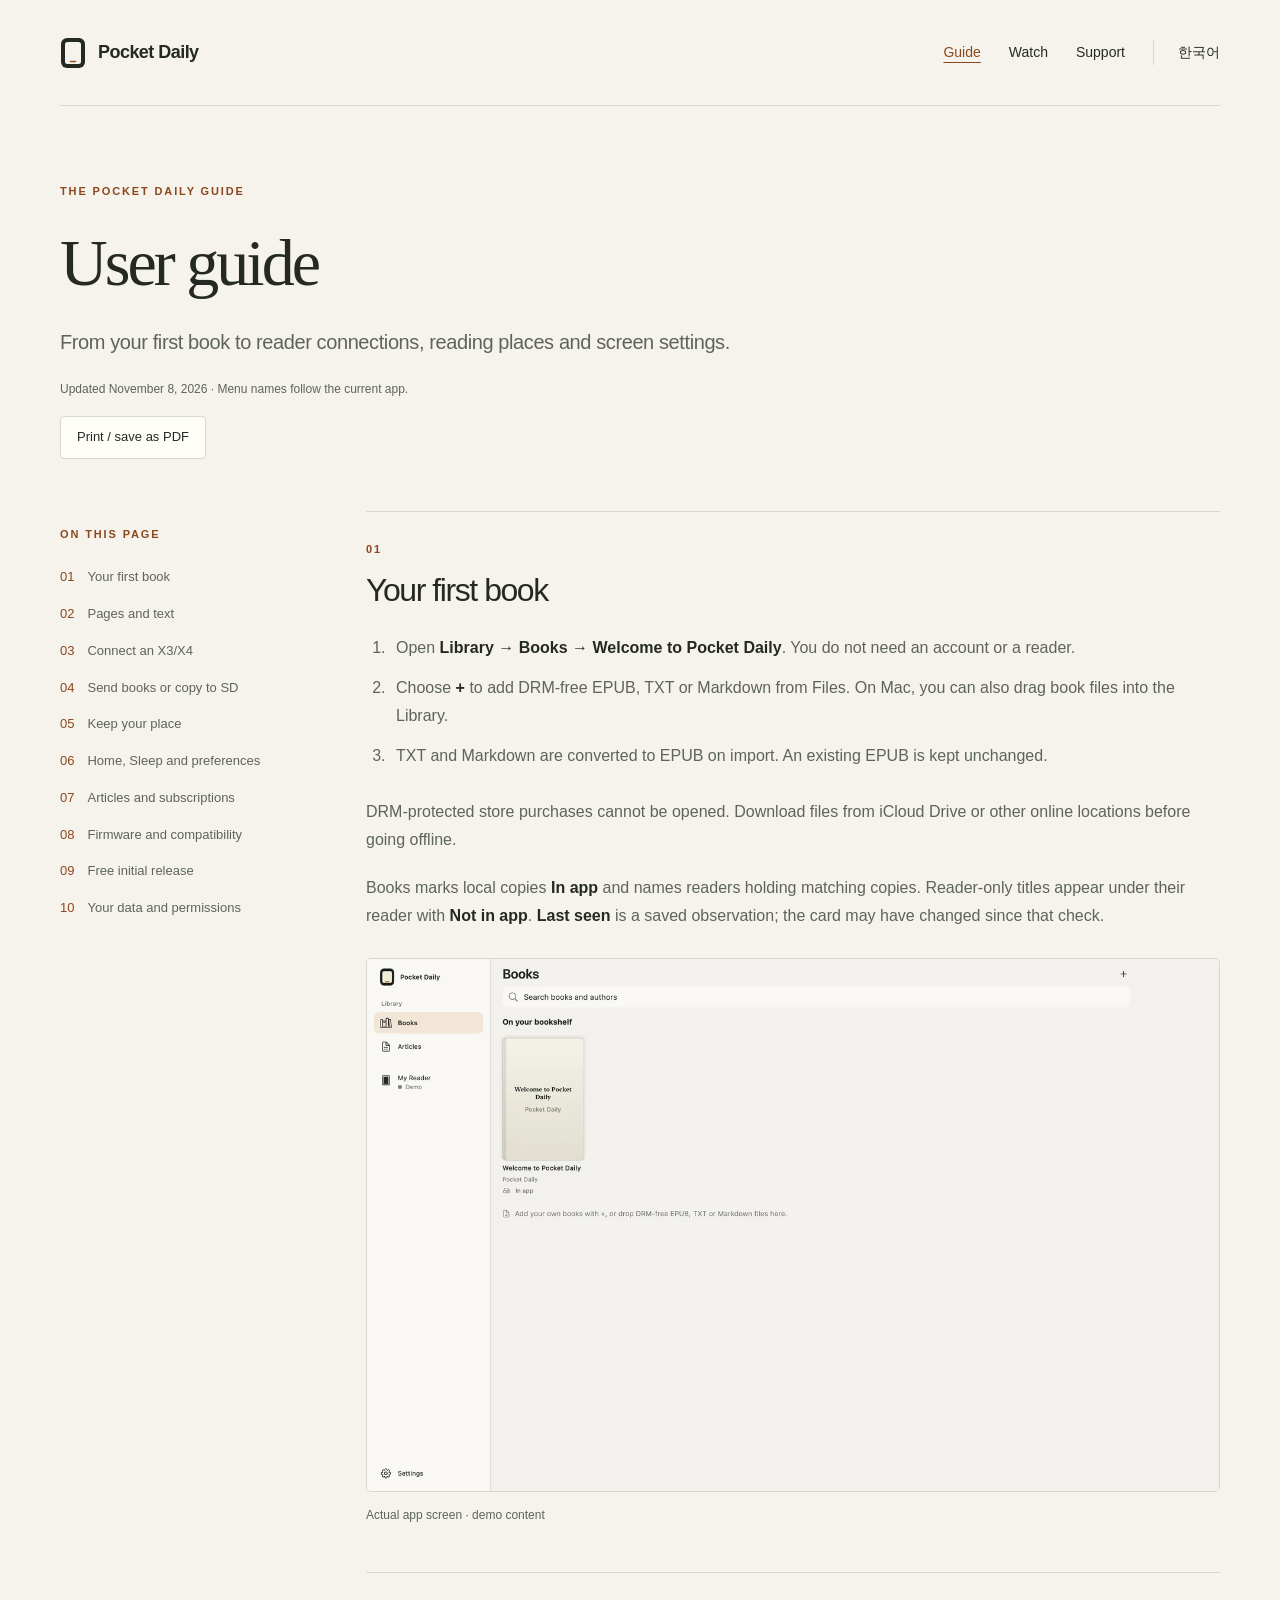
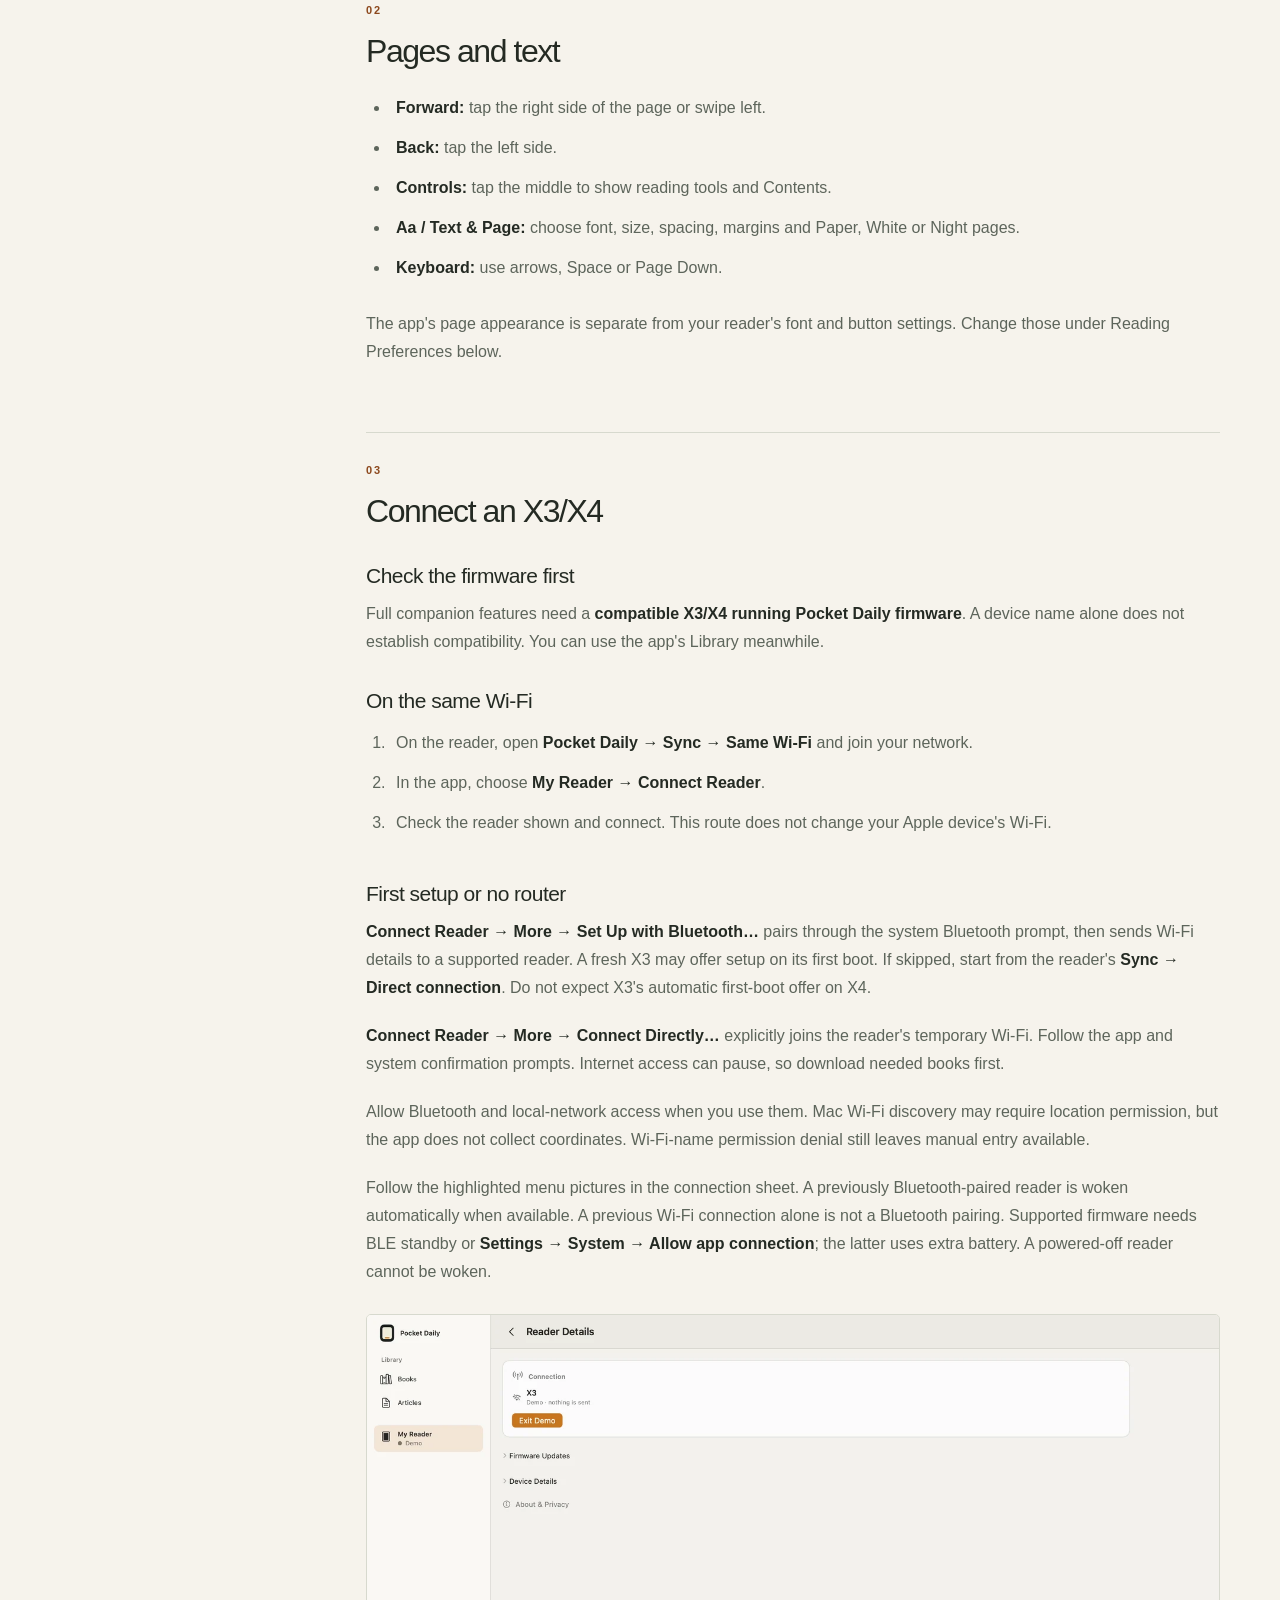
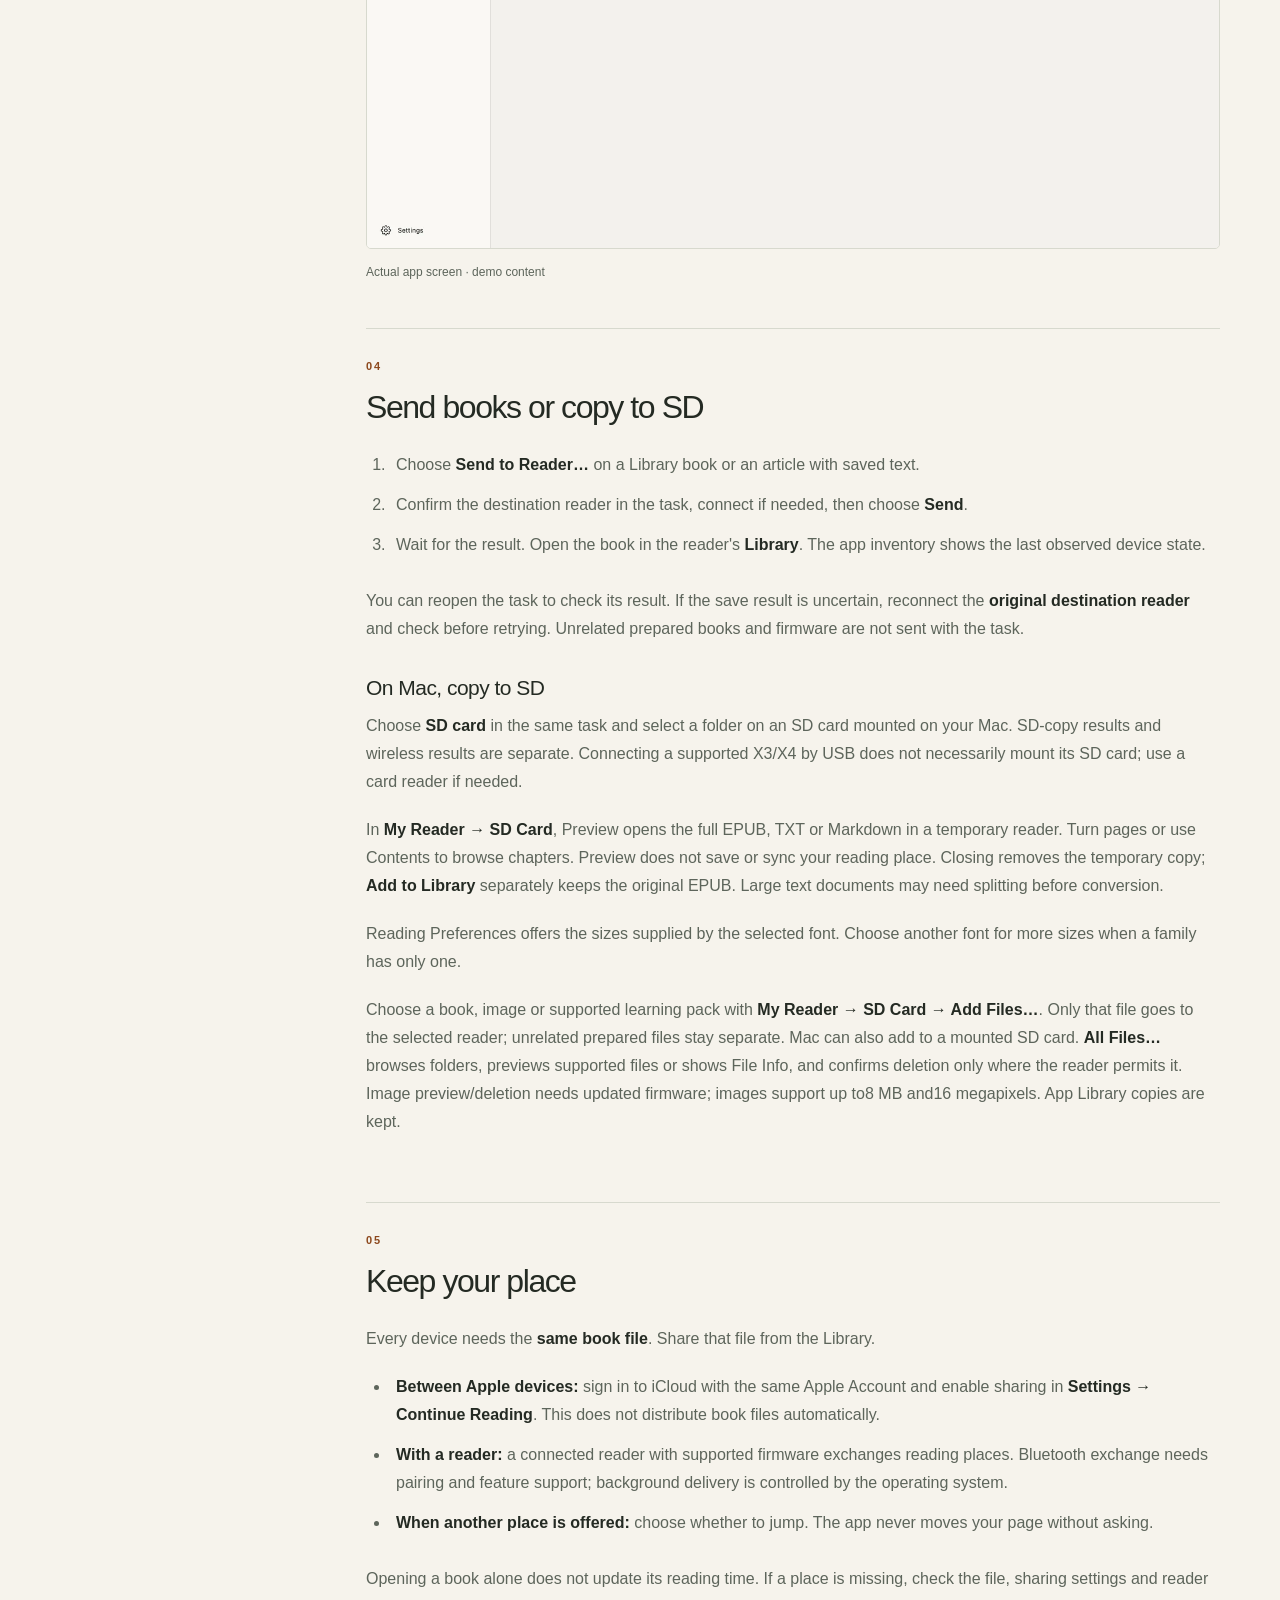
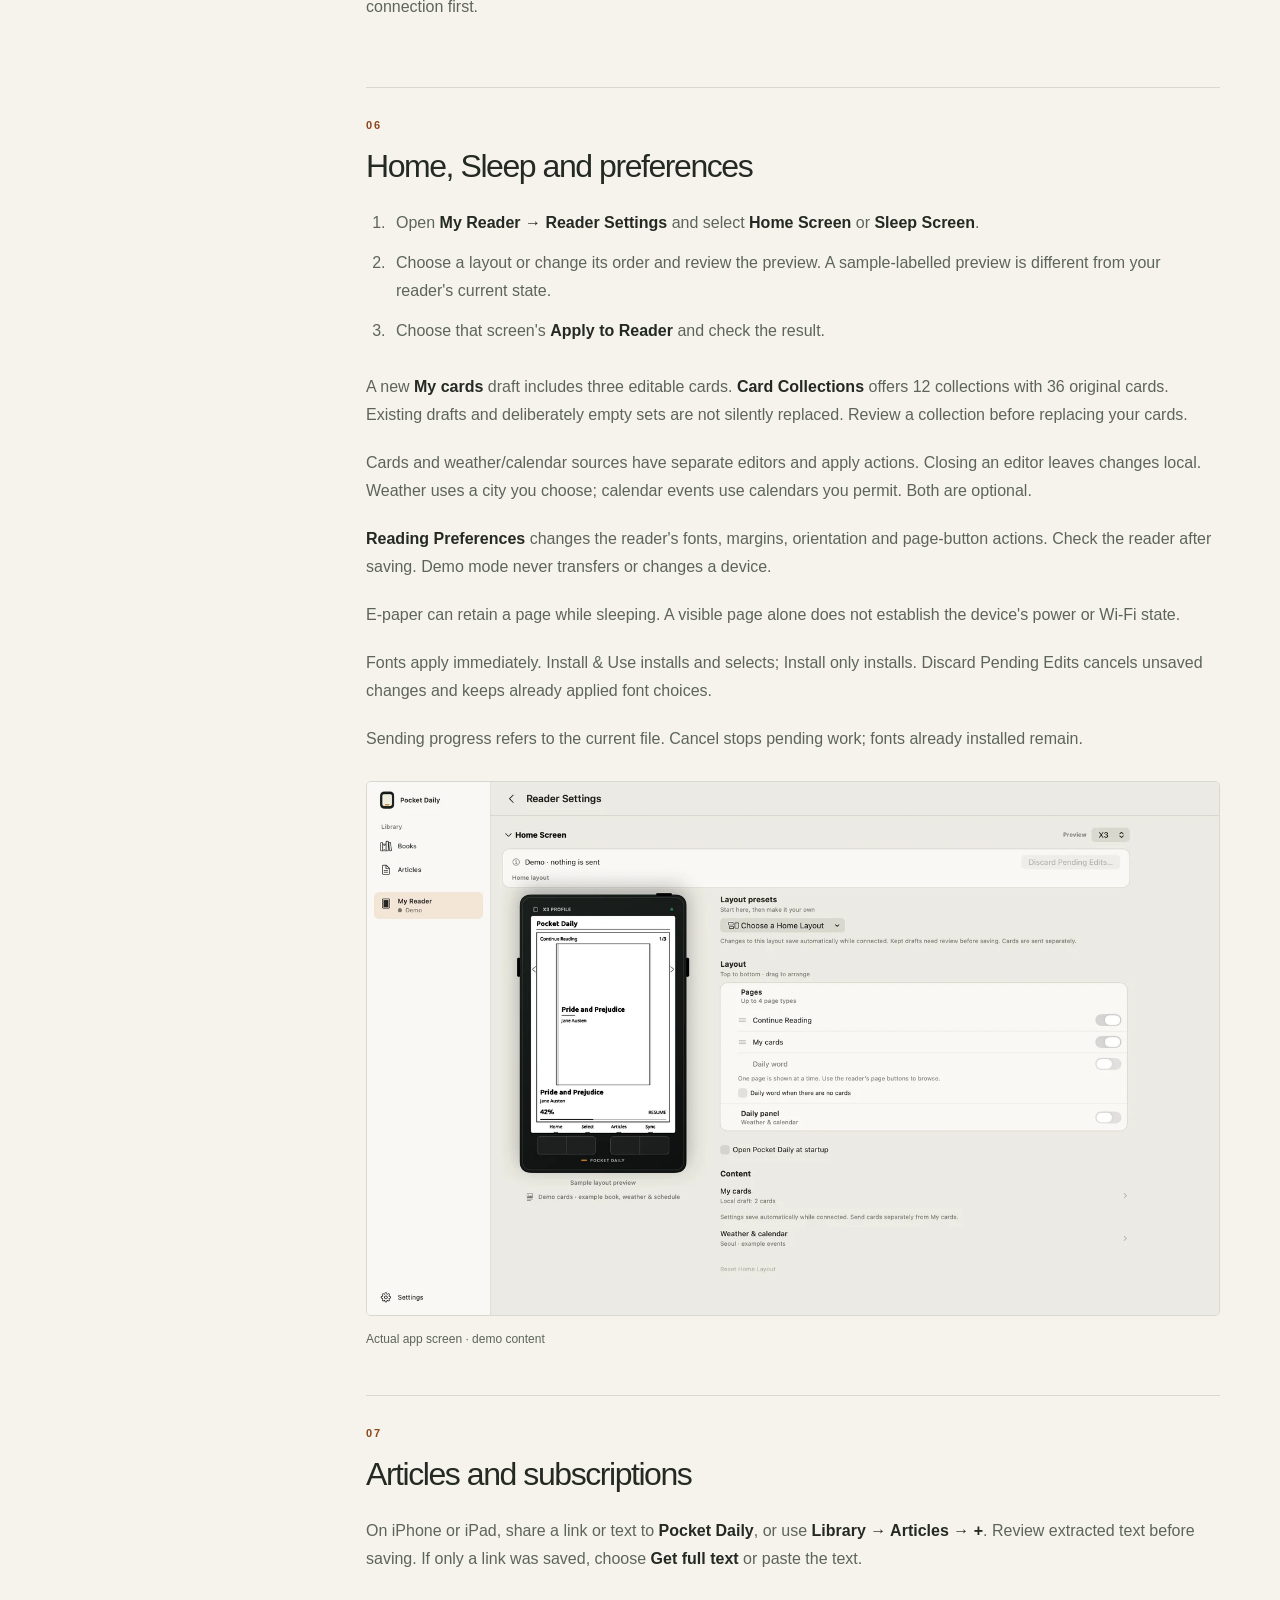
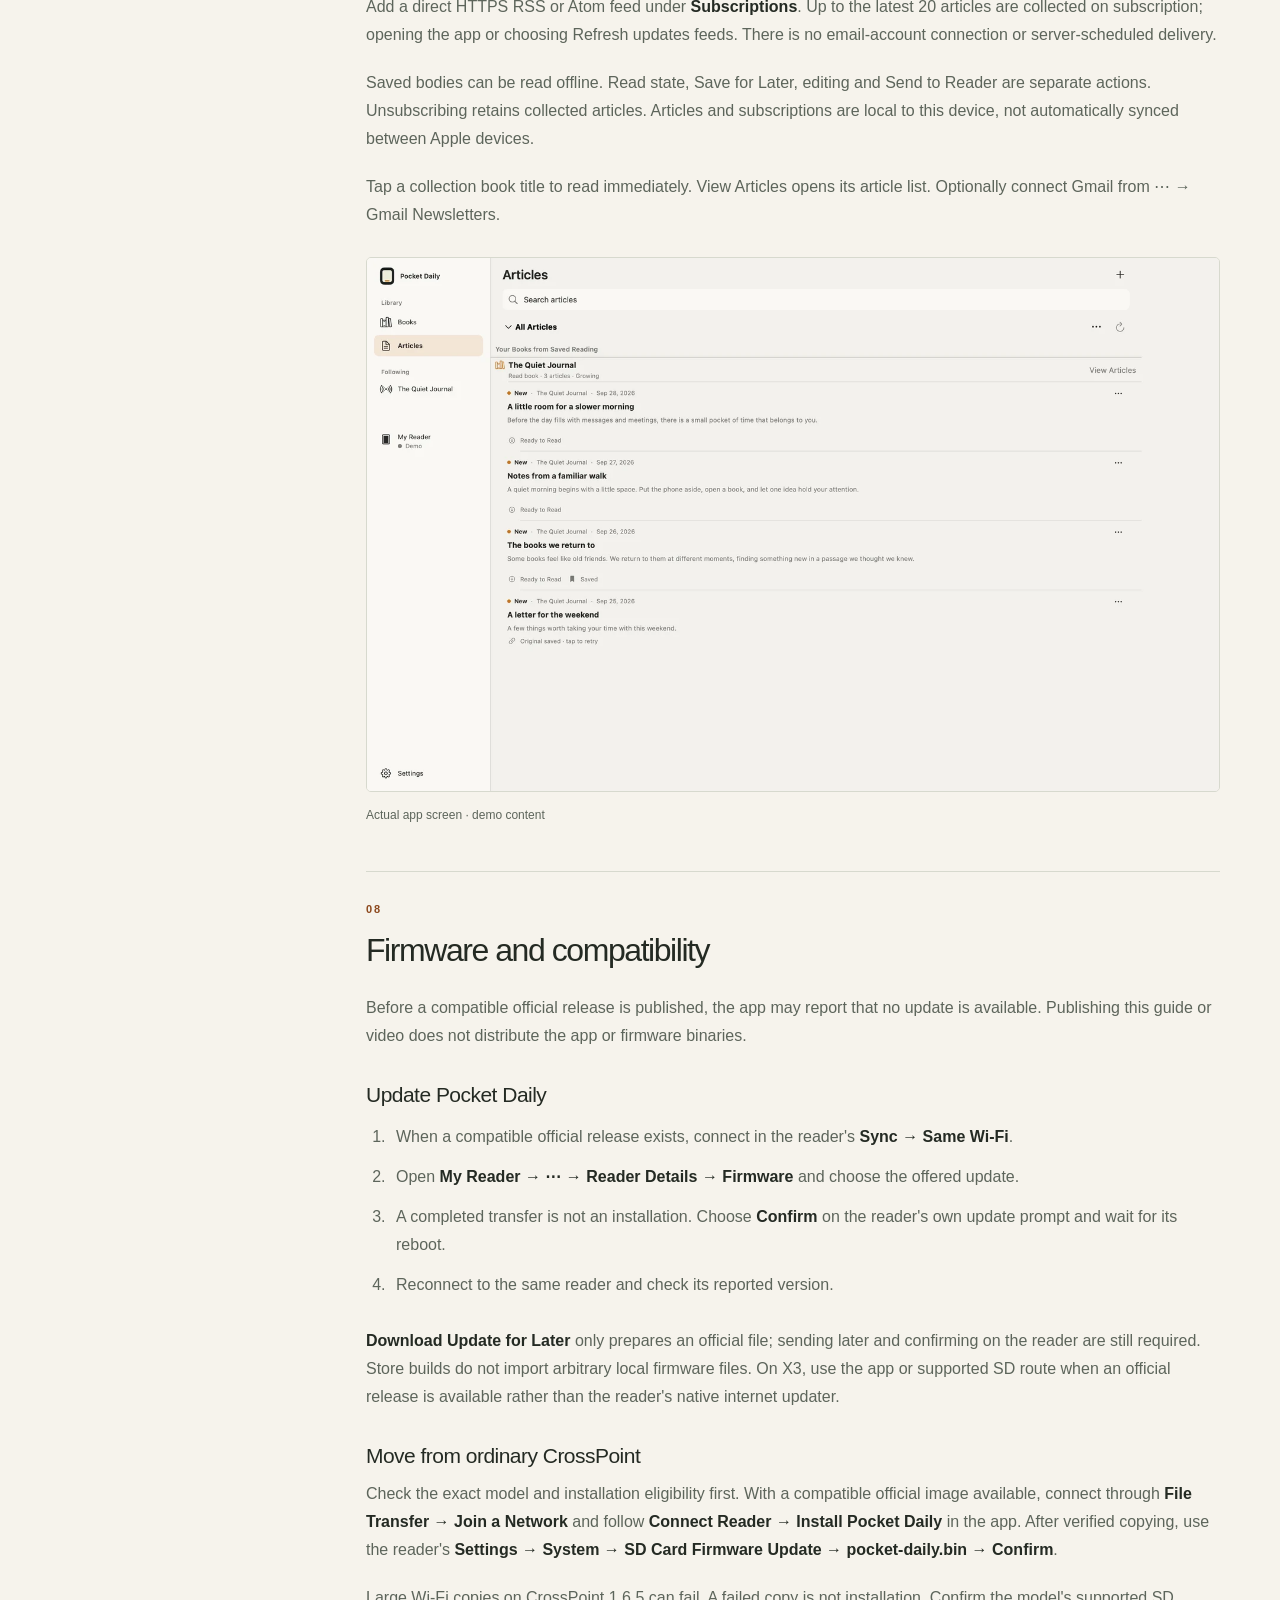
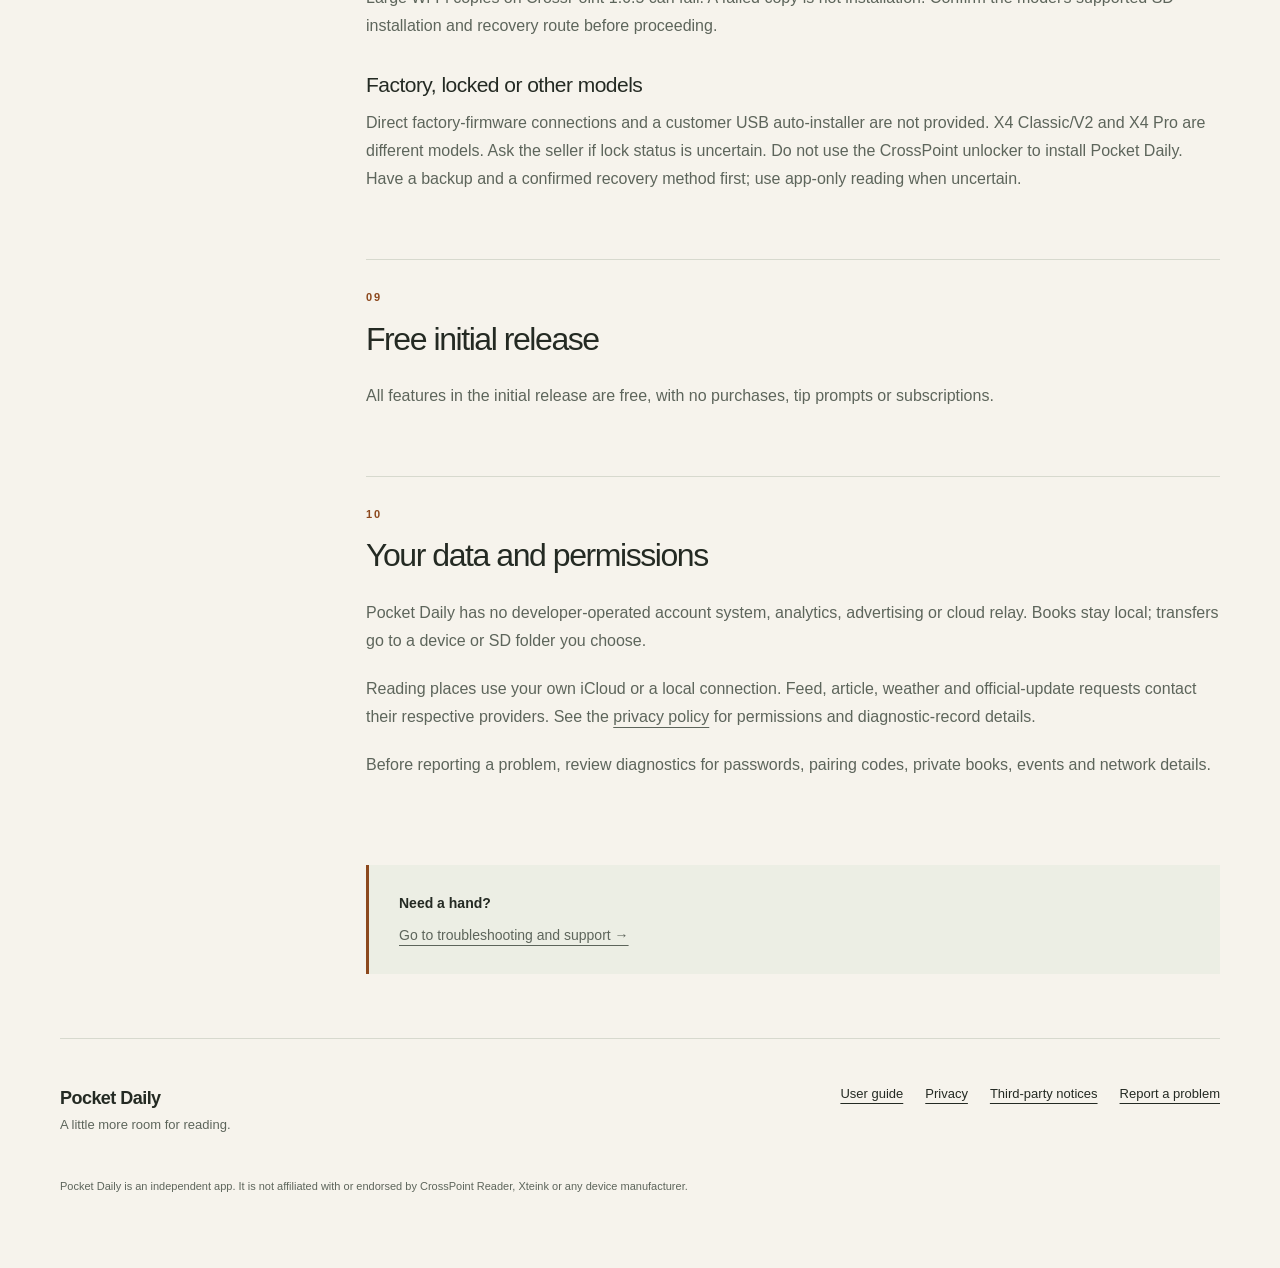
==== commit b42515ea: "Publish current file and connection guide with refreshed app videos" ====
--- a/guide/index.html
+++ b/guide/index.html
@@ -10,15 +10,15 @@
 <link rel="alternate" hreflang="x-default" href="https://puritysb.github.io/pocket-daily-site/guide/">
 <meta property="og:type" content="website"><meta property="og:title" content="User guide · Pocket Daily">
 <meta property="og:description" content="From your first book to reader connections, reading places and screen settings."><meta property="og:url" content="https://puritysb.github.io/pocket-daily-site/guide/">
-<meta property="og:image" content="https://puritysb.github.io/pocket-daily-site/media/intro-poster.jpg">
-<link rel="icon" type="image/svg+xml" href="../assets/mark.svg">
-<link rel="stylesheet" href="../styles.css"><script src="../site.js" defer></script>
+<meta property="og:image" content="https://puritysb.github.io/pocket-daily-site/media/intro-poster.jpg?v=e6ecc3de5ef1">
+<link rel="icon" type="image/svg+xml" href="../assets/mark.svg?v=72b43a02a0c7">
+<link rel="stylesheet" href="../styles.css?v=f85c8ca5e9fd"><script src="../site.js?v=1cc2f9434381" defer></script>
 </head><body>
 <a class="skip" href="#main">Skip to content</a>
-<header class="site-header"><a class="brand" href="../"><img src="../assets/mark.svg" width="26" height="32" alt="">Pocket Daily</a>
+<header class="site-header"><a class="brand" href="../"><img src="../assets/mark.svg?v=72b43a02a0c7" width="26" height="32" alt="">Pocket Daily</a>
 <nav aria-label="Main navigation"><a href="./" aria-current="page">Guide</a><a href="../watch/">Watch</a><a href="../support/">Support</a><a class="language" href="../ko/guide/" lang="ko" hreflang="ko">한국어</a></nav></header>
-<main id="main"><section class="page-heading"><p class="eyebrow">THE POCKET DAILY GUIDE</p><h1>User guide</h1><p class="lead">From your first book to reader connections, reading places and screen settings.</p><p class="meta">Updated October 29, 2026 · Menu names follow the current app.</p><button class="print-button" data-print>Print / save as PDF</button></section>
-<div class="manual"><aside class="contents"><p class="eyebrow">ON THIS PAGE</p><nav aria-label="Guide contents"><a href="#start">01 <span>Your first book</span></a><a href="#reading">02 <span>Pages and text</span></a><a href="#connect">03 <span>Connect an X3/X4</span></a><a href="#send">04 <span>Send books or copy to SD</span></a><a href="#continue">05 <span>Keep your place</span></a><a href="#screens">06 <span>Home, Sleep and preferences</span></a><a href="#articles">07 <span>Articles and subscriptions</span></a><a href="#firmware">08 <span>Firmware and compatibility</span></a><a href="#support-development">09 <span>Free use and optional support</span></a><a href="#privacy">10 <span>Your data and permissions</span></a></nav></aside><div class="chapters"><section id="start" class="chapter"><p class="eyebrow">01</p><h2>Your first book</h2><ol><li>Open <strong>Library → Books → Welcome to Pocket Daily</strong>. You do not need an account or a reader.</li><li>Choose <strong>+</strong> to add DRM-free EPUB, TXT or Markdown from Files. On Mac, you can also drag book files into the Library.</li><li>TXT and Markdown are converted to EPUB on import. An existing EPUB is kept unchanged.</li></ol><p>DRM-protected store purchases cannot be opened. Download files from iCloud Drive or other online locations before going offline.</p><figure><img class="" src="../assets/screens/library.webp" alt="Pocket Daily library — actual app, demo content" loading="lazy" decoding="async"><figcaption>Actual app screen · demo content</figcaption></figure></section><section id="reading" class="chapter"><p class="eyebrow">02</p><h2>Pages and text</h2><ul><li><strong>Forward:</strong> tap the right side of the page or swipe left.</li><li><strong>Back:</strong> tap the left side.</li><li><strong>Controls:</strong> tap the middle to show reading tools and Contents.</li><li><strong>Aa / Text &amp; Page:</strong> choose font, size, spacing, margins and Paper, White or Night pages.</li><li><strong>Keyboard:</strong> use arrows, Space or Page Down.</li></ul><p>The app's page appearance is separate from your reader's font and button settings. Change those under Reading Preferences below.</p></section><section id="connect" class="chapter"><p class="eyebrow">03</p><h2>Connect an X3/X4</h2><h3>Check the firmware first</h3><p>Full companion features need a <strong>compatible X3/X4 running Pocket Daily firmware</strong>. A device name alone does not establish compatibility. You can use the app's Library meanwhile.</p><h3>On the same Wi-Fi</h3><ol><li>On the reader, open <strong>Pocket Daily → Sync → Same Wi-Fi</strong> and join your network.</li><li>In the app, choose <strong>My Reader → Find on Same Wi-Fi</strong>.</li><li>Check the reader shown and connect. This route does not change your Apple device's Wi-Fi.</li></ol><h3>First setup or no router</h3><p><strong>Set Up Reader</strong> pairs through the system Bluetooth prompt, then sends Wi-Fi details to a supported reader. A fresh X3 may offer setup on its first boot. If skipped, start from the reader's <strong>Sync → Direct connection</strong>. Do not expect X3's automatic first-boot offer on X4.</p><p><strong>Connect Directly</strong> explicitly joins the reader's temporary Wi-Fi. Follow the app and system confirmation prompts. Internet access can pause, so download needed books first.</p><p>Allow Bluetooth and local-network access when you use them. Mac Wi-Fi discovery may require location permission, but the app does not collect coordinates. Wi-Fi-name permission denial still leaves manual entry available.</p><figure><img class="" src="../assets/screens/device.webp" alt="Pocket Daily device — actual app, demo content" loading="lazy" decoding="async"><figcaption>Actual app screen · demo content</figcaption></figure></section><section id="send" class="chapter"><p class="eyebrow">04</p><h2>Send books or copy to SD</h2><ol><li>Choose <strong>Send to Reader…</strong> on a Library book or an article with saved text.</li><li>Confirm the destination reader in the task, connect if needed, then choose <strong>Send</strong>.</li><li>Wait for the result. Open the book in the reader's <strong>Library</strong>. The app inventory shows the last observed device state.</li></ol><p>You can reopen the task to check its result. If the save result is uncertain, reconnect the <strong>original destination reader</strong> and check before retrying. Unrelated prepared books and firmware are not sent with the task.</p><h3>On Mac, copy to SD</h3><p>Choose <strong>SD card</strong> in the same task and select a folder on an SD card mounted on your Mac. SD-copy results and wireless results are separate. Connecting a supported X3/X4 by USB does not necessarily mount its SD card; use a card reader if needed.</p></section><section id="continue" class="chapter"><p class="eyebrow">05</p><h2>Keep your place</h2><p>Every device needs the <strong>same book file</strong>. Share that file from the Library.</p><ul><li><strong>Between Apple devices:</strong> sign in to iCloud with the same Apple Account and enable sharing in <strong>Settings → Continue Reading</strong>. This does not distribute book files automatically.</li><li><strong>With a reader:</strong> a connected reader with supported firmware exchanges reading places. Bluetooth exchange needs pairing and feature support; background delivery is controlled by the operating system.</li><li><strong>When another place is offered:</strong> choose whether to jump. The app never moves your page without asking.</li></ul><p>Opening a book alone does not update its reading time. If a place is missing, check the file, sharing settings and reader connection first.</p></section><section id="screens" class="chapter"><p class="eyebrow">06</p><h2>Home, Sleep and preferences</h2><ol><li>Open <strong>My Reader → Reader Settings</strong> and select <strong>Home Screen</strong> or <strong>Sleep Screen</strong>.</li><li>Choose a layout or change its order and review the preview. A sample-labelled preview is different from your reader's current state.</li><li>Choose that screen's <strong>Apply to Reader</strong> and check the result.</li></ol><p>A new <strong>My cards</strong> draft includes three editable cards. <strong>Card Collections</strong> offers 12 collections with 36 original cards. Existing drafts and deliberately empty sets are not silently replaced. Review a collection before replacing your cards.</p><p>Cards and weather/calendar sources have separate editors and apply actions. Closing an editor leaves changes local. Weather uses a city you choose; calendar events use calendars you permit. Both are optional.</p><p><strong>Reading Preferences</strong> changes the reader's fonts, margins, orientation and page-button actions. Check the reader after saving. Demo mode never transfers or changes a device.</p><p>E-paper can retain a page while sleeping. A visible page alone does not establish the device's power or Wi-Fi state.</p><figure><img class="" src="../assets/screens/home.webp" alt="Pocket Daily home — actual app, demo content" loading="lazy" decoding="async"><figcaption>Actual app screen · demo content</figcaption></figure></section><section id="articles" class="chapter"><p class="eyebrow">07</p><h2>Articles and subscriptions</h2><p>On iPhone or iPad, share a link or text to <strong>Pocket Daily</strong>, or use <strong>Library → Articles → +</strong>. Review extracted text before saving. If only a link was saved, choose <strong>Get full text</strong> or paste the text.</p><p>Add a direct HTTPS RSS or Atom feed under <strong>Subscriptions</strong>. Up to the latest 20 articles are collected on subscription; opening the app or choosing Refresh updates feeds. There is no email-account connection or server-scheduled delivery.</p><p>Saved bodies can be read offline. Read state, Save for Later, editing and Send to Reader are separate actions. Unsubscribing retains collected articles. Articles and subscriptions are local to this device, not automatically synced between Apple devices.</p><figure><img class="" src="../assets/screens/articles.webp" alt="Pocket Daily articles — actual app, demo content" loading="lazy" decoding="async"><figcaption>Actual app screen · demo content</figcaption></figure></section><section id="firmware" class="chapter"><p class="eyebrow">08</p><h2>Firmware and compatibility</h2><p>Before a compatible official release is published, the app may report that no update is available. Publishing this guide or video does not distribute the app or firmware binaries.</p><h3>Update Pocket Daily</h3><ol><li>When a compatible official release exists, connect in the reader's <strong>Sync → Same Wi-Fi</strong>.</li><li>Open <strong>My Reader → Reader Options (•••) → Manage Reader → Firmware</strong> and choose the offered update.</li><li>A completed transfer is not an installation. Choose <strong>Confirm</strong> on the reader's own update prompt and wait for its reboot.</li><li>Reconnect to the same reader and check its reported version.</li></ol><p><strong>Download Update for Later</strong> only prepares an official file; sending later and confirming on the reader are still required. Store builds do not import arbitrary local firmware files. On X3, use the app or supported SD route when an official release is available rather than the reader's native internet updater.</p><h3>Move from ordinary CrossPoint</h3><p>Check the exact model and installation eligibility first. With a compatible official image available, connect through <strong>File Transfer → Join a Network</strong> and follow <strong>Find on Same Wi-Fi → Manage Reader → Firmware → Install Pocket Daily…</strong> in the app. After verified copying, use the reader's <strong>Settings → System → SD Card Firmware Update → pocket-daily.bin → Confirm</strong>.</p><p>Large Wi-Fi copies on CrossPoint 1.6.5 can fail. A failed copy is not installation. Confirm the model's supported SD installation and recovery route before proceeding.</p><h3>Factory, locked or other models</h3><p>Direct factory-firmware connections and a customer USB auto-installer are not provided. X4 Classic/V2 and X4 Pro are different models. Ask the seller if lock status is uncertain. Do not use the CrossPoint unlocker to install Pocket Daily. Have a backup and a confirmed recovery method first; use app-only reading when uncertain.</p></section><section id="support-development" class="chapter"><p class="eyebrow">09</p><h2>Free use and optional support</h2><p>Reading, articles, transfers, continuity and reader editing are all free. Existing free features stay free.</p><p>If the app is useful, <strong>Settings → Support Development</strong> offers optional developer support. Each is a separate one-time in-app purchase, with no subscription or feature unlock. Prices use the App Store storefront currency. Every feature works without support. The app and support products are being prepared for release.</p></section><section id="privacy" class="chapter"><p class="eyebrow">10</p><h2>Your data and permissions</h2><p>Pocket Daily has no developer-operated account system, analytics, advertising or cloud relay. Books stay local; transfers go to a device or SD folder you choose.</p><p>Reading places use your own iCloud or a local connection. Feed, article, weather and official-update requests contact their respective providers. See the <a href="../privacy/">privacy policy</a> for permissions and diagnostic-record details.</p><p>Before reporting a problem, review diagnostics for passwords, pairing codes, private books, events and network details.</p></section><aside class="notice"><strong>Need a hand?</strong><p><a href="../support/">Go to troubleshooting and support →</a></p></aside></div></div></main>
+<main id="main"><section class="page-heading"><p class="eyebrow">THE POCKET DAILY GUIDE</p><h1>User guide</h1><p class="lead">From your first book to reader connections, reading places and screen settings.</p><p class="meta">Updated November 8, 2026 · Menu names follow the current app.</p><button class="print-button" data-print>Print / save as PDF</button></section>
+<div class="manual"><aside class="contents"><p class="eyebrow">ON THIS PAGE</p><nav aria-label="Guide contents"><a href="#start">01 <span>Your first book</span></a><a href="#reading">02 <span>Pages and text</span></a><a href="#connect">03 <span>Connect an X3/X4</span></a><a href="#send">04 <span>Send books or copy to SD</span></a><a href="#continue">05 <span>Keep your place</span></a><a href="#screens">06 <span>Home, Sleep and preferences</span></a><a href="#articles">07 <span>Articles and subscriptions</span></a><a href="#firmware">08 <span>Firmware and compatibility</span></a><a href="#support-development">09 <span>Free initial release</span></a><a href="#privacy">10 <span>Your data and permissions</span></a></nav></aside><div class="chapters"><section id="start" class="chapter"><p class="eyebrow">01</p><h2>Your first book</h2><ol><li>Open <strong>Library → Books → Welcome to Pocket Daily</strong>. You do not need an account or a reader.</li><li>Choose <strong>+</strong> to add DRM-free EPUB, TXT or Markdown from Files. On Mac, you can also drag book files into the Library.</li><li>TXT and Markdown are converted to EPUB on import. An existing EPUB is kept unchanged.</li></ol><p>DRM-protected store purchases cannot be opened. Download files from iCloud Drive or other online locations before going offline.</p><p>Books marks local copies <strong>In app</strong> and names readers holding matching copies. Reader-only titles appear under their reader with <strong>Not in app</strong>. <strong>Last seen</strong> is a saved observation; the card may have changed since that check.</p><figure><img class="" src="../assets/screens/library.webp?v=228b64d4234d" alt="Pocket Daily library — actual app, demo content" loading="lazy" decoding="async"><figcaption>Actual app screen · demo content</figcaption></figure></section><section id="reading" class="chapter"><p class="eyebrow">02</p><h2>Pages and text</h2><ul><li><strong>Forward:</strong> tap the right side of the page or swipe left.</li><li><strong>Back:</strong> tap the left side.</li><li><strong>Controls:</strong> tap the middle to show reading tools and Contents.</li><li><strong>Aa / Text &amp; Page:</strong> choose font, size, spacing, margins and Paper, White or Night pages.</li><li><strong>Keyboard:</strong> use arrows, Space or Page Down.</li></ul><p>The app's page appearance is separate from your reader's font and button settings. Change those under Reading Preferences below.</p></section><section id="connect" class="chapter"><p class="eyebrow">03</p><h2>Connect an X3/X4</h2><h3>Check the firmware first</h3><p>Full companion features need a <strong>compatible X3/X4 running Pocket Daily firmware</strong>. A device name alone does not establish compatibility. You can use the app's Library meanwhile.</p><h3>On the same Wi-Fi</h3><ol><li>On the reader, open <strong>Pocket Daily → Sync → Same Wi-Fi</strong> and join your network.</li><li>In the app, choose <strong>My Reader → Connect Reader</strong>.</li><li>Check the reader shown and connect. This route does not change your Apple device's Wi-Fi.</li></ol><h3>First setup or no router</h3><p><strong>Connect Reader → More → Set Up with Bluetooth…</strong> pairs through the system Bluetooth prompt, then sends Wi-Fi details to a supported reader. A fresh X3 may offer setup on its first boot. If skipped, start from the reader's <strong>Sync → Direct connection</strong>. Do not expect X3's automatic first-boot offer on X4.</p><p><strong>Connect Reader → More → Connect Directly…</strong> explicitly joins the reader's temporary Wi-Fi. Follow the app and system confirmation prompts. Internet access can pause, so download needed books first.</p><p>Allow Bluetooth and local-network access when you use them. Mac Wi-Fi discovery may require location permission, but the app does not collect coordinates. Wi-Fi-name permission denial still leaves manual entry available.</p><p>Follow the highlighted menu pictures in the connection sheet. A previously Bluetooth-paired reader is woken automatically when available. A previous Wi-Fi connection alone is not a Bluetooth pairing. Supported firmware needs BLE standby or <strong>Settings → System → Allow app connection</strong>; the latter uses extra battery. A powered-off reader cannot be woken.</p><figure><img class="" src="../assets/screens/device.webp?v=1737dde4735f" alt="Pocket Daily device — actual app, demo content" loading="lazy" decoding="async"><figcaption>Actual app screen · demo content</figcaption></figure></section><section id="send" class="chapter"><p class="eyebrow">04</p><h2>Send books or copy to SD</h2><ol><li>Choose <strong>Send to Reader…</strong> on a Library book or an article with saved text.</li><li>Confirm the destination reader in the task, connect if needed, then choose <strong>Send</strong>.</li><li>Wait for the result. Open the book in the reader's <strong>Library</strong>. The app inventory shows the last observed device state.</li></ol><p>You can reopen the task to check its result. If the save result is uncertain, reconnect the <strong>original destination reader</strong> and check before retrying. Unrelated prepared books and firmware are not sent with the task.</p><h3>On Mac, copy to SD</h3><p>Choose <strong>SD card</strong> in the same task and select a folder on an SD card mounted on your Mac. SD-copy results and wireless results are separate. Connecting a supported X3/X4 by USB does not necessarily mount its SD card; use a card reader if needed.</p><p>In <strong>My Reader → SD Card</strong>, Preview opens the full EPUB, TXT or Markdown in a temporary reader. Turn pages or use Contents to browse chapters. Preview does not save or sync your reading place. Closing removes the temporary copy; <strong>Add to Library</strong> separately keeps the original EPUB. Large text documents may need splitting before conversion.</p><p>Reading Preferences offers the sizes supplied by the selected font. Choose another font for more sizes when a family has only one.</p><p>Choose a book, image or supported learning pack with <strong>My Reader → SD Card → Add Files…</strong>. Only that file goes to the selected reader; unrelated prepared files stay separate. Mac can also add to a mounted SD card. <strong>All Files…</strong> browses folders, previews supported files or shows File Info, and confirms deletion only where the reader permits it. Image preview/deletion needs updated firmware; images support up to8 MB and16 megapixels. App Library copies are kept.</p></section><section id="continue" class="chapter"><p class="eyebrow">05</p><h2>Keep your place</h2><p>Every device needs the <strong>same book file</strong>. Share that file from the Library.</p><ul><li><strong>Between Apple devices:</strong> sign in to iCloud with the same Apple Account and enable sharing in <strong>Settings → Continue Reading</strong>. This does not distribute book files automatically.</li><li><strong>With a reader:</strong> a connected reader with supported firmware exchanges reading places. Bluetooth exchange needs pairing and feature support; background delivery is controlled by the operating system.</li><li><strong>When another place is offered:</strong> choose whether to jump. The app never moves your page without asking.</li></ul><p>Opening a book alone does not update its reading time. If a place is missing, check the file, sharing settings and reader connection first.</p></section><section id="screens" class="chapter"><p class="eyebrow">06</p><h2>Home, Sleep and preferences</h2><ol><li>Open <strong>My Reader → Reader Settings</strong> and select <strong>Home Screen</strong> or <strong>Sleep Screen</strong>.</li><li>Choose a layout or change its order and review the preview. A sample-labelled preview is different from your reader's current state.</li><li>Choose that screen's <strong>Apply to Reader</strong> and check the result.</li></ol><p>A new <strong>My cards</strong> draft includes three editable cards. <strong>Card Collections</strong> offers 12 collections with 36 original cards. Existing drafts and deliberately empty sets are not silently replaced. Review a collection before replacing your cards.</p><p>Cards and weather/calendar sources have separate editors and apply actions. Closing an editor leaves changes local. Weather uses a city you choose; calendar events use calendars you permit. Both are optional.</p><p><strong>Reading Preferences</strong> changes the reader's fonts, margins, orientation and page-button actions. Check the reader after saving. Demo mode never transfers or changes a device.</p><p>E-paper can retain a page while sleeping. A visible page alone does not establish the device's power or Wi-Fi state.</p><p>Fonts apply immediately. Install &amp; Use installs and selects; Install only installs. Discard Pending Edits cancels unsaved changes and keeps already applied font choices.</p><p>Sending progress refers to the current file. Cancel stops pending work; fonts already installed remain.</p><figure><img class="" src="../assets/screens/home.webp?v=7546b2efbf43" alt="Pocket Daily home — actual app, demo content" loading="lazy" decoding="async"><figcaption>Actual app screen · demo content</figcaption></figure></section><section id="articles" class="chapter"><p class="eyebrow">07</p><h2>Articles and subscriptions</h2><p>On iPhone or iPad, share a link or text to <strong>Pocket Daily</strong>, or use <strong>Library → Articles → +</strong>. Review extracted text before saving. If only a link was saved, choose <strong>Get full text</strong> or paste the text.</p><p>Add a direct HTTPS RSS or Atom feed under <strong>Subscriptions</strong>. Up to the latest 20 articles are collected on subscription; opening the app or choosing Refresh updates feeds. There is no email-account connection or server-scheduled delivery.</p><p>Saved bodies can be read offline. Read state, Save for Later, editing and Send to Reader are separate actions. Unsubscribing retains collected articles. Articles and subscriptions are local to this device, not automatically synced between Apple devices.</p><p>Tap a collection book title to read immediately. View Articles opens its article list. Optionally connect Gmail from ⋯ → Gmail Newsletters.</p><figure><img class="" src="../assets/screens/articles.webp?v=6e565d1ef865" alt="Pocket Daily articles — actual app, demo content" loading="lazy" decoding="async"><figcaption>Actual app screen · demo content</figcaption></figure></section><section id="firmware" class="chapter"><p class="eyebrow">08</p><h2>Firmware and compatibility</h2><p>Before a compatible official release is published, the app may report that no update is available. Publishing this guide or video does not distribute the app or firmware binaries.</p><h3>Update Pocket Daily</h3><ol><li>When a compatible official release exists, connect in the reader's <strong>Sync → Same Wi-Fi</strong>.</li><li>Open <strong>My Reader → ⋯ → Reader Details → Firmware</strong> and choose the offered update.</li><li>A completed transfer is not an installation. Choose <strong>Confirm</strong> on the reader's own update prompt and wait for its reboot.</li><li>Reconnect to the same reader and check its reported version.</li></ol><p><strong>Download Update for Later</strong> only prepares an official file; sending later and confirming on the reader are still required. Store builds do not import arbitrary local firmware files. On X3, use the app or supported SD route when an official release is available rather than the reader's native internet updater.</p><h3>Move from ordinary CrossPoint</h3><p>Check the exact model and installation eligibility first. With a compatible official image available, connect through <strong>File Transfer → Join a Network</strong> and follow <strong>Connect Reader → Install Pocket Daily</strong> in the app. After verified copying, use the reader's <strong>Settings → System → SD Card Firmware Update → pocket-daily.bin → Confirm</strong>.</p><p>Large Wi-Fi copies on CrossPoint 1.6.5 can fail. A failed copy is not installation. Confirm the model's supported SD installation and recovery route before proceeding.</p><h3>Factory, locked or other models</h3><p>Direct factory-firmware connections and a customer USB auto-installer are not provided. X4 Classic/V2 and X4 Pro are different models. Ask the seller if lock status is uncertain. Do not use the CrossPoint unlocker to install Pocket Daily. Have a backup and a confirmed recovery method first; use app-only reading when uncertain.</p></section><section id="support-development" class="chapter"><p class="eyebrow">09</p><h2>Free initial release</h2><p>All features in the initial release are free, with no purchases, tip prompts or subscriptions.</p></section><section id="privacy" class="chapter"><p class="eyebrow">10</p><h2>Your data and permissions</h2><p>Pocket Daily has no developer-operated account system, analytics, advertising or cloud relay. Books stay local; transfers go to a device or SD folder you choose.</p><p>Reading places use your own iCloud or a local connection. Feed, article, weather and official-update requests contact their respective providers. See the <a href="../privacy/">privacy policy</a> for permissions and diagnostic-record details.</p><p>Before reporting a problem, review diagnostics for passwords, pairing codes, private books, events and network details.</p></section><aside class="notice"><strong>Need a hand?</strong><p><a href="../support/">Go to troubleshooting and support →</a></p></aside></div></div></main>
 <footer class="site-footer"><div><a class="brand" href="../">Pocket Daily</a><p>A little more room for reading.</p></div>
 <div class="footer-links"><a href="./">User guide</a><a href="../privacy/">Privacy</a><a href="../notices/">Third-party notices</a><a href="https://github.com/puritysb/pocket-daily-site/issues">Report a problem</a></div>
 <p class="independent">Pocket Daily is an independent app. It is not affiliated with or endorsed by CrossPoint Reader, Xteink or any device manufacturer.</p></footer>
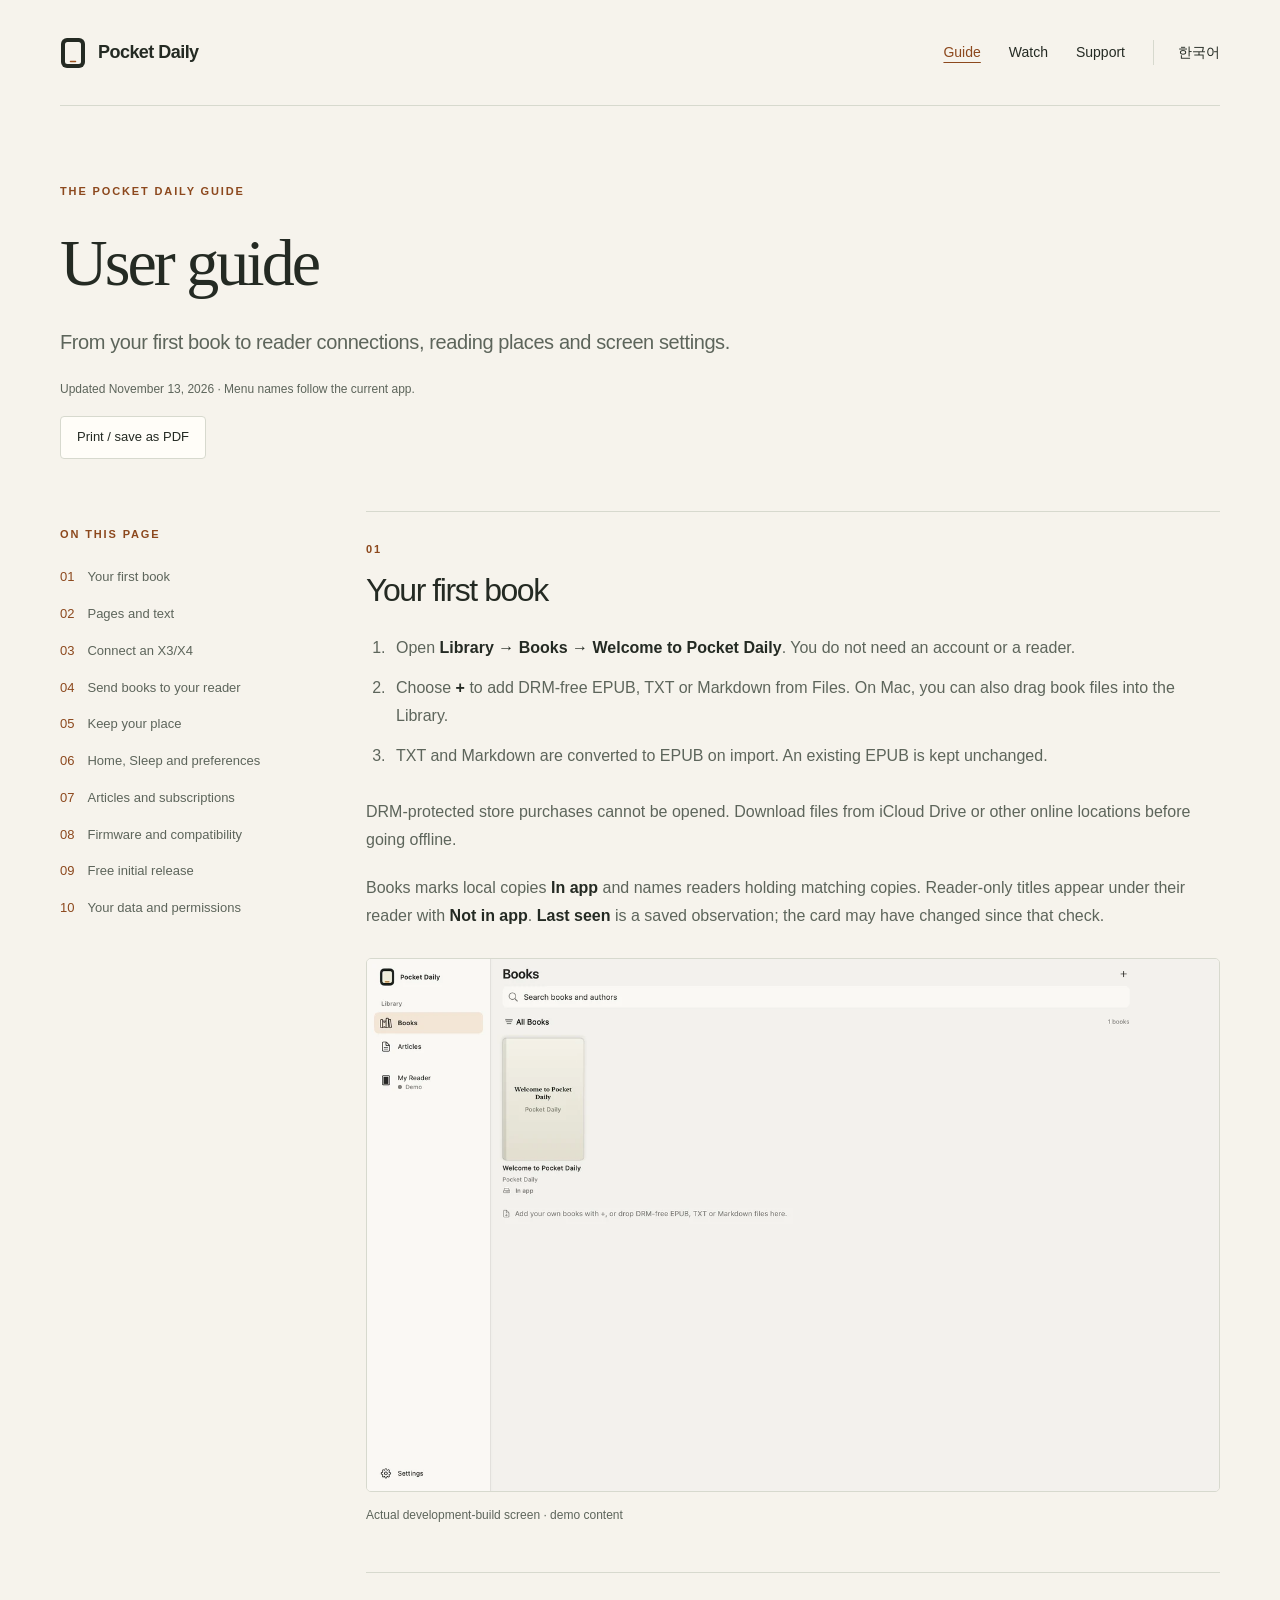
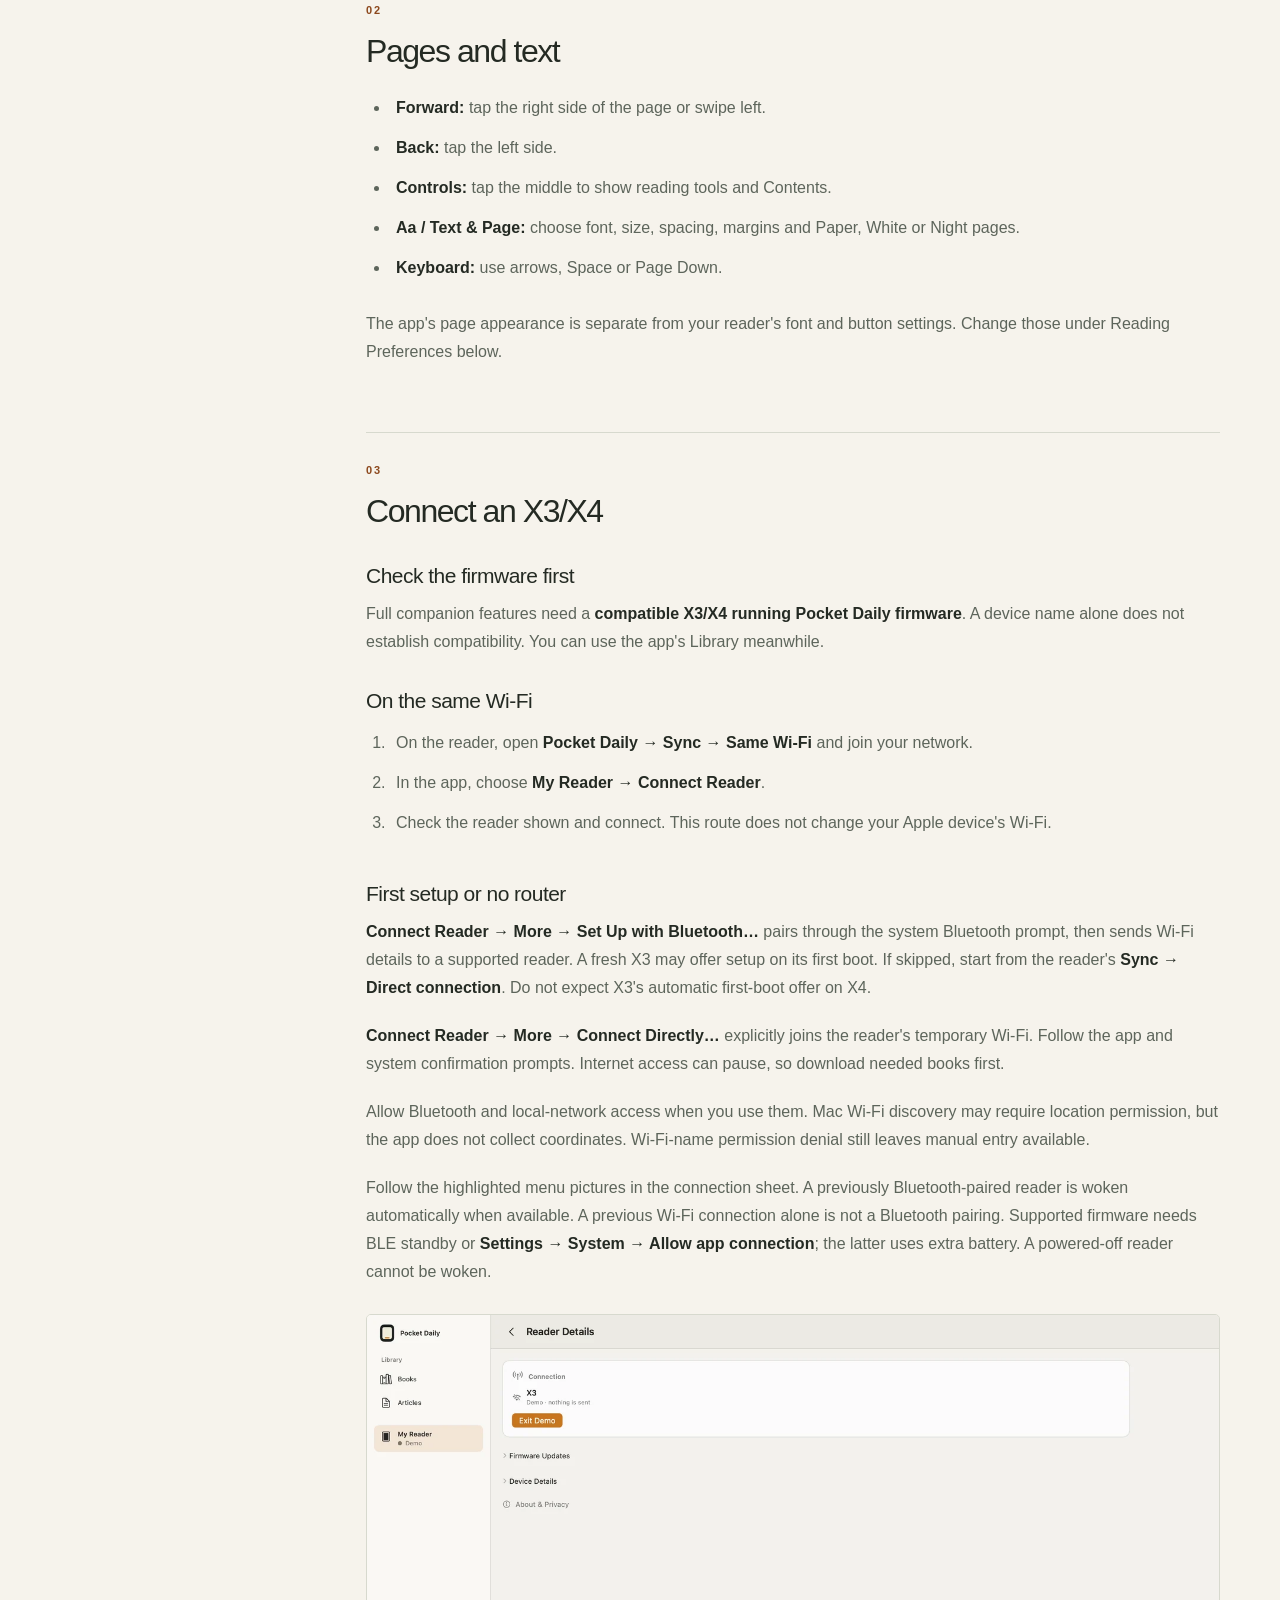
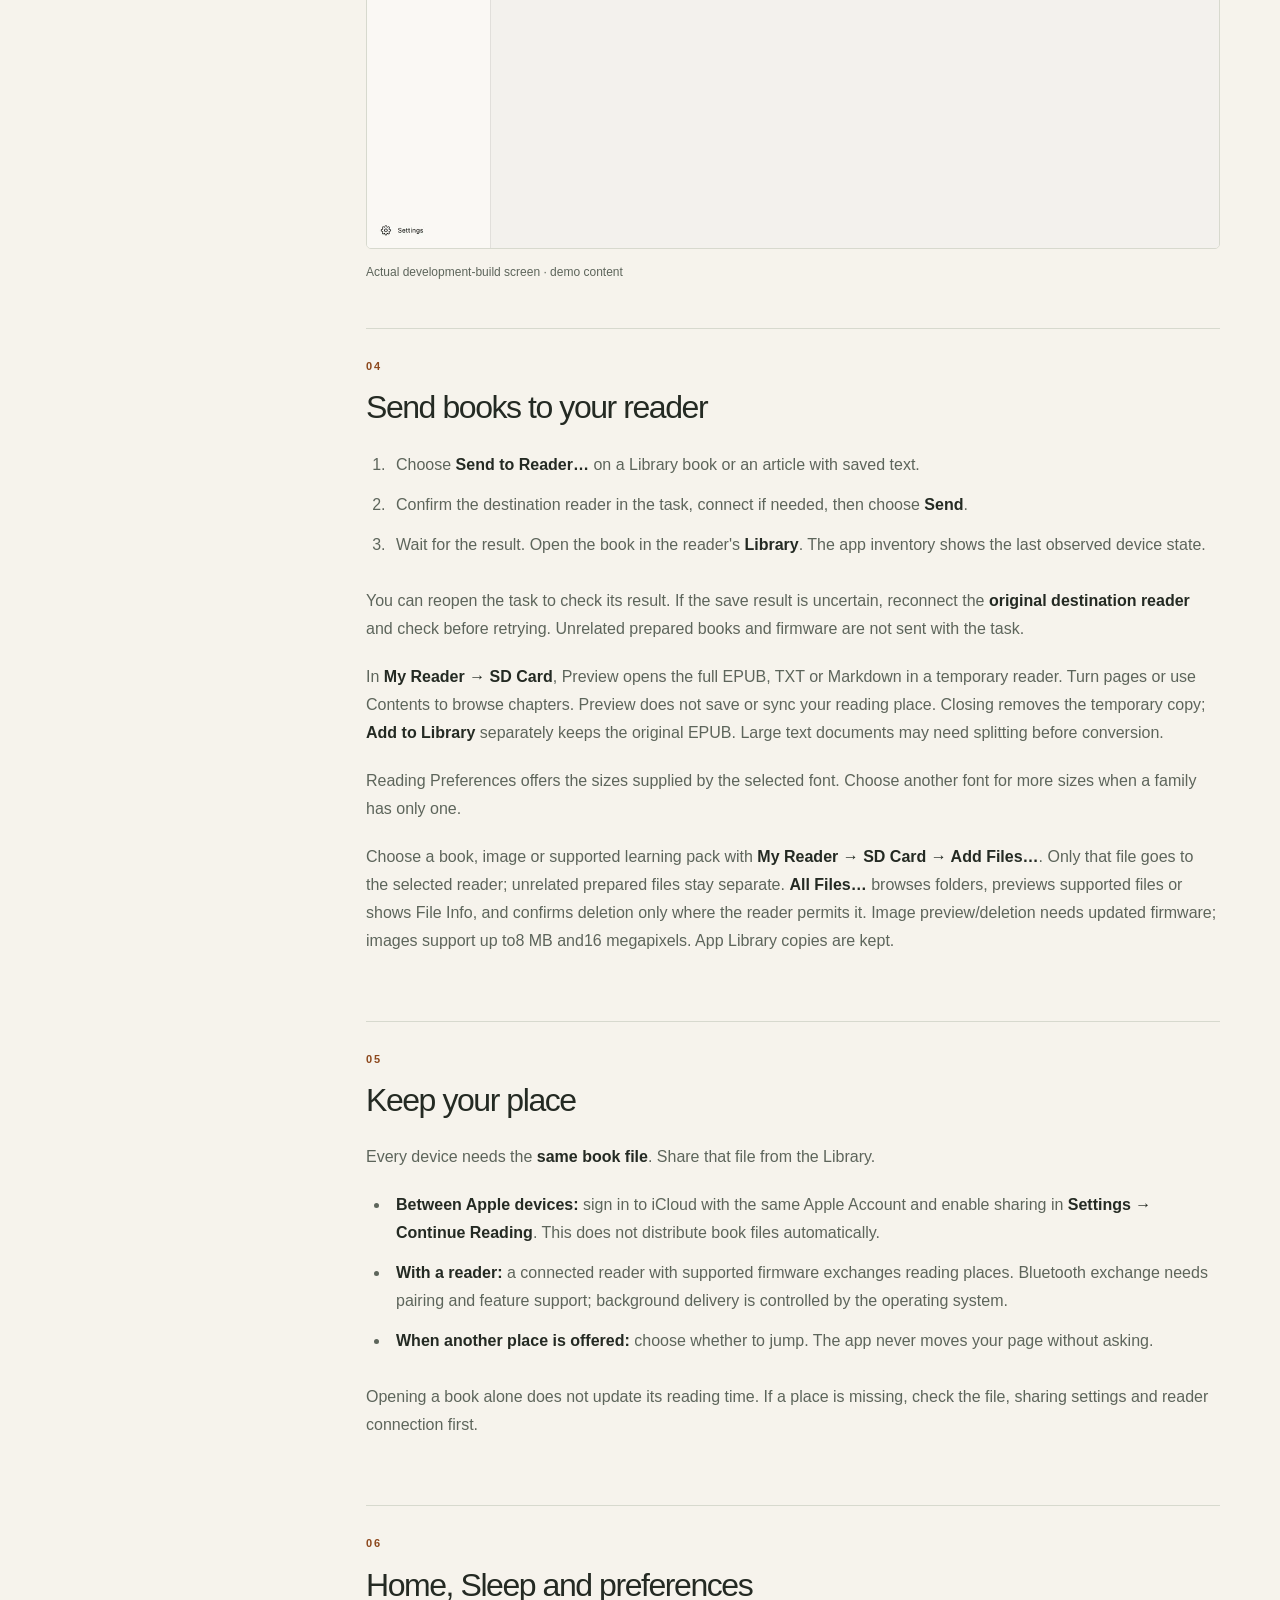
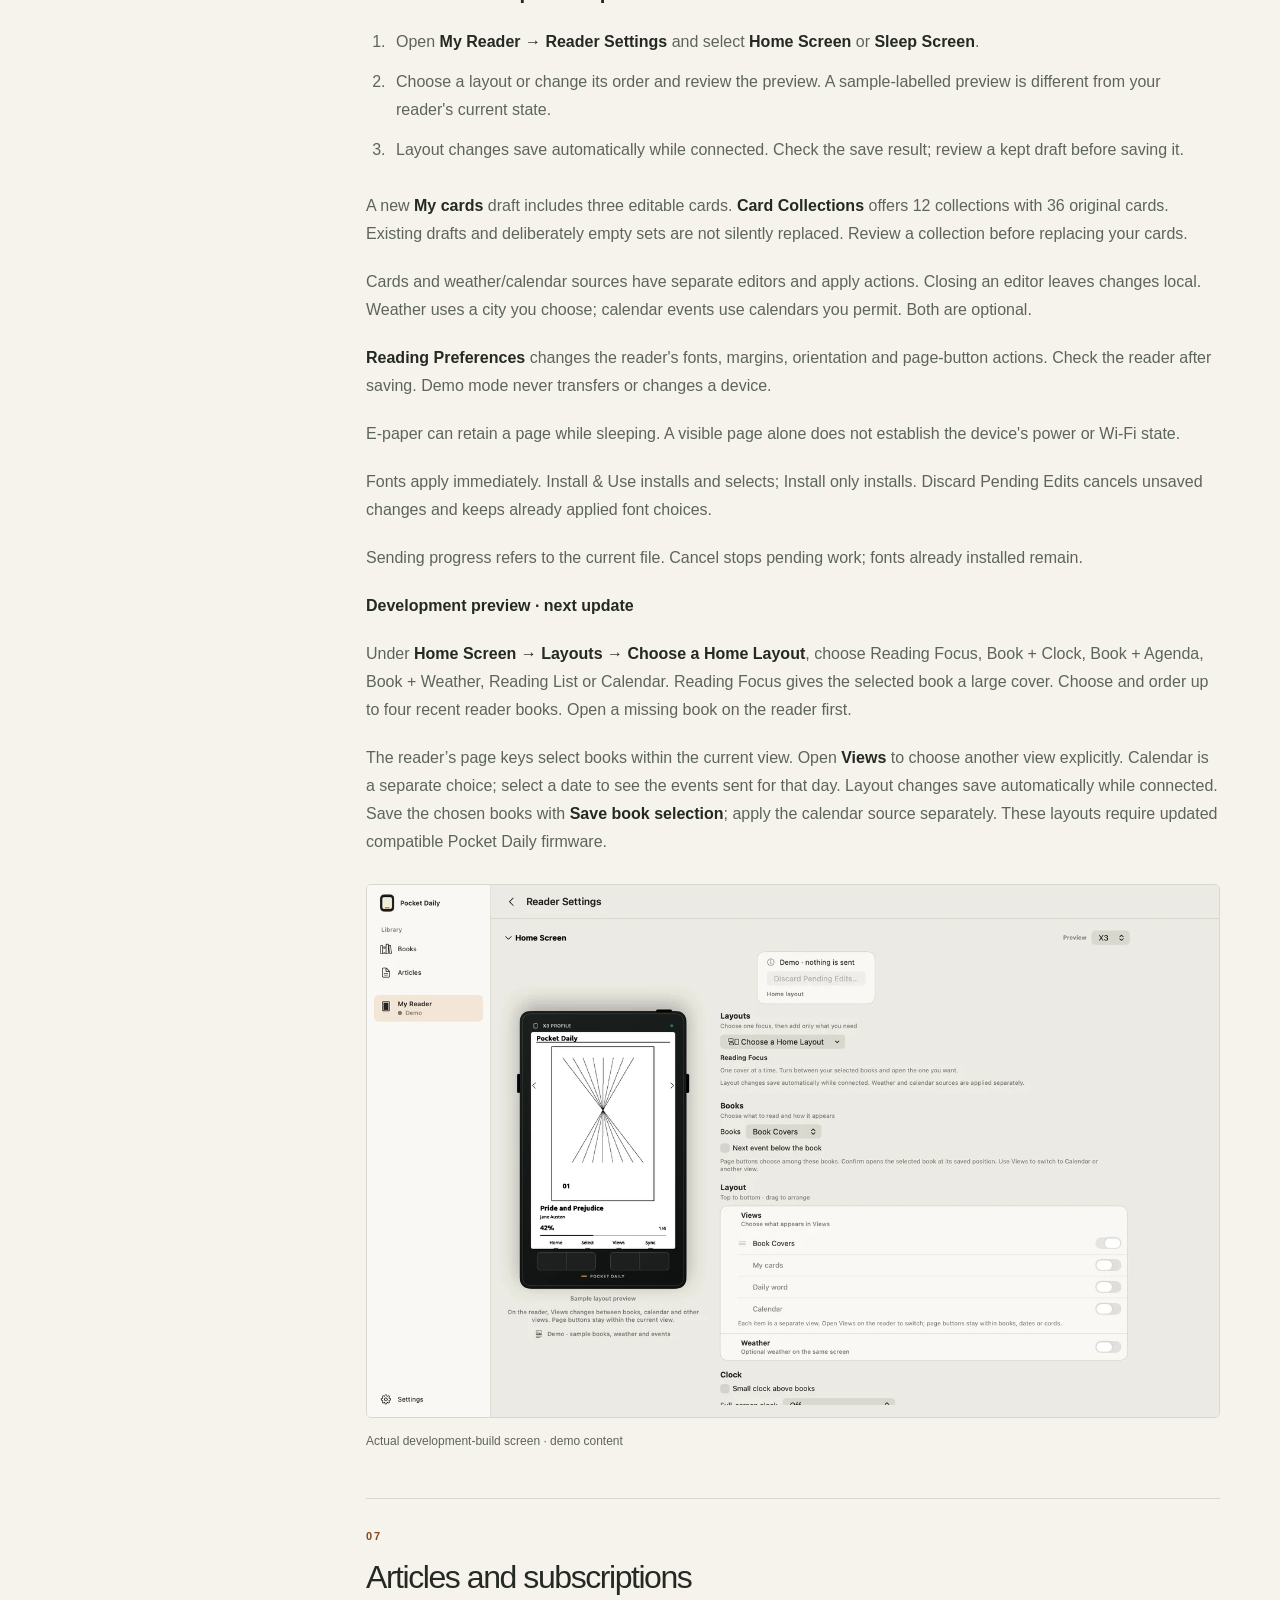
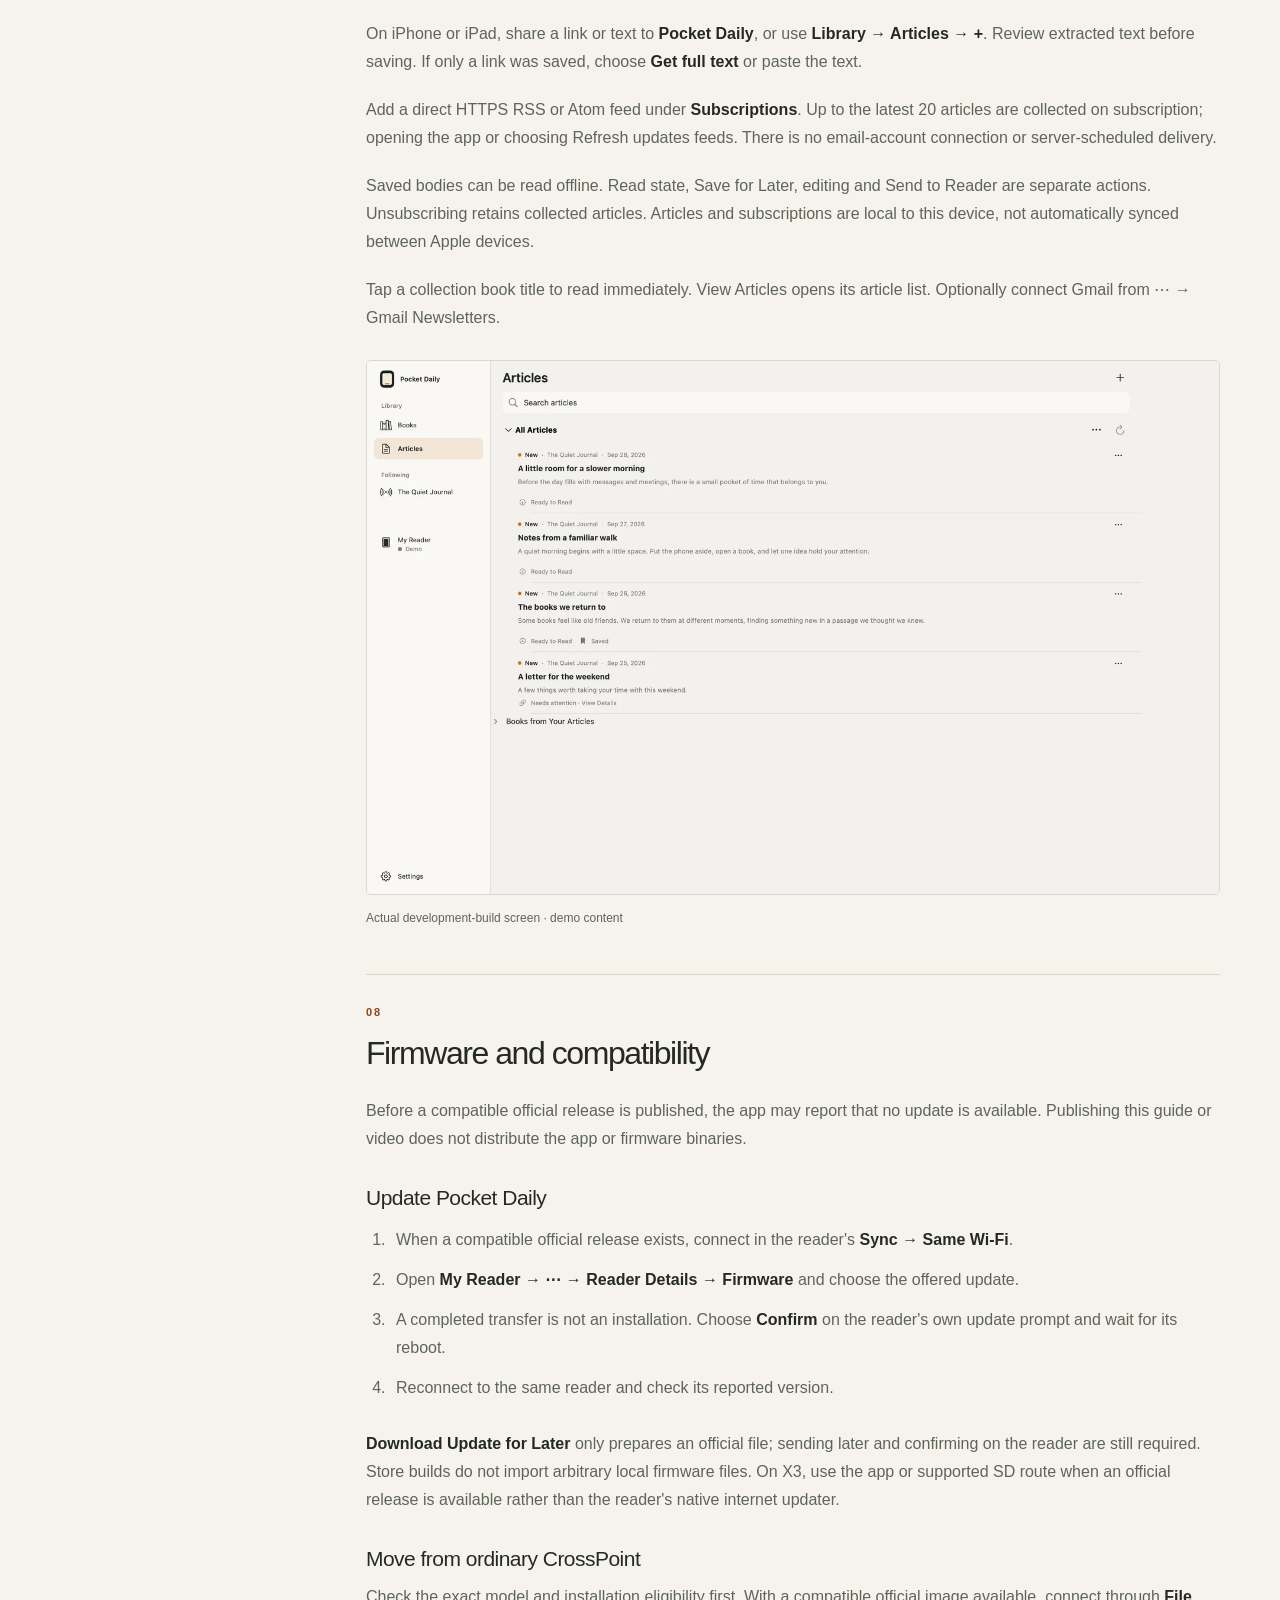
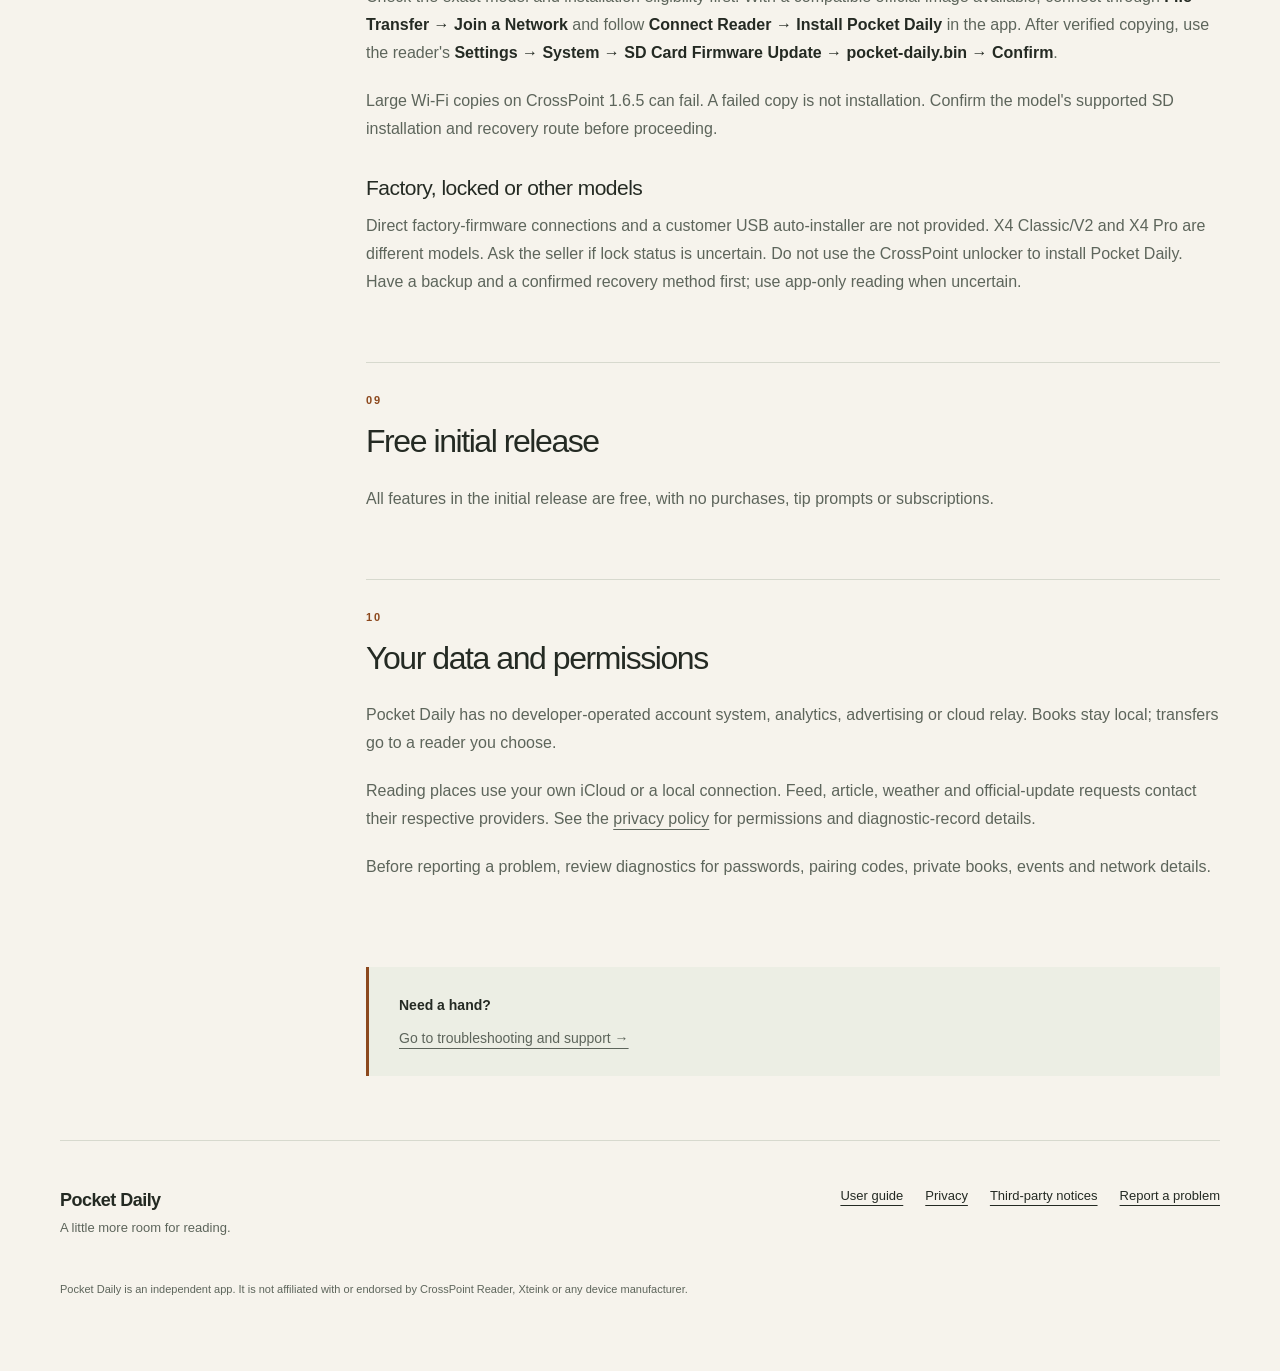
==== commit 7fccd003: "Show reading layouts and actual theme configuration in bilingual guides" ====
--- a/guide/index.html
+++ b/guide/index.html
@@ -4,21 +4,21 @@
 <meta name="description" content="From your first book to reader connections, reading places and screen settings.">
 <meta name="theme-color" content="#f6f3ec">
 <title>User guide · Pocket Daily</title>
-<link rel="canonical" href="https://puritysb.github.io/pocket-daily-site/guide/">
-<link rel="alternate" hreflang="en" href="https://puritysb.github.io/pocket-daily-site/guide/">
-<link rel="alternate" hreflang="ko" href="https://puritysb.github.io/pocket-daily-site/ko/guide/">
-<link rel="alternate" hreflang="x-default" href="https://puritysb.github.io/pocket-daily-site/guide/">
+<link rel="canonical" href="https://pocket-daily.foundby.kr/guide/">
+<link rel="alternate" hreflang="en" href="https://pocket-daily.foundby.kr/guide/">
+<link rel="alternate" hreflang="ko" href="https://pocket-daily.foundby.kr/ko/guide/">
+<link rel="alternate" hreflang="x-default" href="https://pocket-daily.foundby.kr/guide/">
 <meta property="og:type" content="website"><meta property="og:title" content="User guide · Pocket Daily">
-<meta property="og:description" content="From your first book to reader connections, reading places and screen settings."><meta property="og:url" content="https://puritysb.github.io/pocket-daily-site/guide/">
-<meta property="og:image" content="https://puritysb.github.io/pocket-daily-site/media/intro-poster.jpg?v=e6ecc3de5ef1">
+<meta property="og:description" content="From your first book to reader connections, reading places and screen settings."><meta property="og:url" content="https://pocket-daily.foundby.kr/guide/">
+<meta property="og:image" content="https://pocket-daily.foundby.kr/media/intro-poster.jpg?v=2ca63960b710">
 <link rel="icon" type="image/svg+xml" href="../assets/mark.svg?v=72b43a02a0c7">
-<link rel="stylesheet" href="../styles.css?v=f85c8ca5e9fd"><script src="../site.js?v=1cc2f9434381" defer></script>
+<link rel="stylesheet" href="../styles.css?v=7a7fda028a2c"><script src="../site.js?v=1cc2f9434381" defer></script>
 </head><body>
 <a class="skip" href="#main">Skip to content</a>
 <header class="site-header"><a class="brand" href="../"><img src="../assets/mark.svg?v=72b43a02a0c7" width="26" height="32" alt="">Pocket Daily</a>
 <nav aria-label="Main navigation"><a href="./" aria-current="page">Guide</a><a href="../watch/">Watch</a><a href="../support/">Support</a><a class="language" href="../ko/guide/" lang="ko" hreflang="ko">한국어</a></nav></header>
-<main id="main"><section class="page-heading"><p class="eyebrow">THE POCKET DAILY GUIDE</p><h1>User guide</h1><p class="lead">From your first book to reader connections, reading places and screen settings.</p><p class="meta">Updated November 8, 2026 · Menu names follow the current app.</p><button class="print-button" data-print>Print / save as PDF</button></section>
-<div class="manual"><aside class="contents"><p class="eyebrow">ON THIS PAGE</p><nav aria-label="Guide contents"><a href="#start">01 <span>Your first book</span></a><a href="#reading">02 <span>Pages and text</span></a><a href="#connect">03 <span>Connect an X3/X4</span></a><a href="#send">04 <span>Send books or copy to SD</span></a><a href="#continue">05 <span>Keep your place</span></a><a href="#screens">06 <span>Home, Sleep and preferences</span></a><a href="#articles">07 <span>Articles and subscriptions</span></a><a href="#firmware">08 <span>Firmware and compatibility</span></a><a href="#support-development">09 <span>Free initial release</span></a><a href="#privacy">10 <span>Your data and permissions</span></a></nav></aside><div class="chapters"><section id="start" class="chapter"><p class="eyebrow">01</p><h2>Your first book</h2><ol><li>Open <strong>Library → Books → Welcome to Pocket Daily</strong>. You do not need an account or a reader.</li><li>Choose <strong>+</strong> to add DRM-free EPUB, TXT or Markdown from Files. On Mac, you can also drag book files into the Library.</li><li>TXT and Markdown are converted to EPUB on import. An existing EPUB is kept unchanged.</li></ol><p>DRM-protected store purchases cannot be opened. Download files from iCloud Drive or other online locations before going offline.</p><p>Books marks local copies <strong>In app</strong> and names readers holding matching copies. Reader-only titles appear under their reader with <strong>Not in app</strong>. <strong>Last seen</strong> is a saved observation; the card may have changed since that check.</p><figure><img class="" src="../assets/screens/library.webp?v=228b64d4234d" alt="Pocket Daily library — actual app, demo content" loading="lazy" decoding="async"><figcaption>Actual app screen · demo content</figcaption></figure></section><section id="reading" class="chapter"><p class="eyebrow">02</p><h2>Pages and text</h2><ul><li><strong>Forward:</strong> tap the right side of the page or swipe left.</li><li><strong>Back:</strong> tap the left side.</li><li><strong>Controls:</strong> tap the middle to show reading tools and Contents.</li><li><strong>Aa / Text &amp; Page:</strong> choose font, size, spacing, margins and Paper, White or Night pages.</li><li><strong>Keyboard:</strong> use arrows, Space or Page Down.</li></ul><p>The app's page appearance is separate from your reader's font and button settings. Change those under Reading Preferences below.</p></section><section id="connect" class="chapter"><p class="eyebrow">03</p><h2>Connect an X3/X4</h2><h3>Check the firmware first</h3><p>Full companion features need a <strong>compatible X3/X4 running Pocket Daily firmware</strong>. A device name alone does not establish compatibility. You can use the app's Library meanwhile.</p><h3>On the same Wi-Fi</h3><ol><li>On the reader, open <strong>Pocket Daily → Sync → Same Wi-Fi</strong> and join your network.</li><li>In the app, choose <strong>My Reader → Connect Reader</strong>.</li><li>Check the reader shown and connect. This route does not change your Apple device's Wi-Fi.</li></ol><h3>First setup or no router</h3><p><strong>Connect Reader → More → Set Up with Bluetooth…</strong> pairs through the system Bluetooth prompt, then sends Wi-Fi details to a supported reader. A fresh X3 may offer setup on its first boot. If skipped, start from the reader's <strong>Sync → Direct connection</strong>. Do not expect X3's automatic first-boot offer on X4.</p><p><strong>Connect Reader → More → Connect Directly…</strong> explicitly joins the reader's temporary Wi-Fi. Follow the app and system confirmation prompts. Internet access can pause, so download needed books first.</p><p>Allow Bluetooth and local-network access when you use them. Mac Wi-Fi discovery may require location permission, but the app does not collect coordinates. Wi-Fi-name permission denial still leaves manual entry available.</p><p>Follow the highlighted menu pictures in the connection sheet. A previously Bluetooth-paired reader is woken automatically when available. A previous Wi-Fi connection alone is not a Bluetooth pairing. Supported firmware needs BLE standby or <strong>Settings → System → Allow app connection</strong>; the latter uses extra battery. A powered-off reader cannot be woken.</p><figure><img class="" src="../assets/screens/device.webp?v=1737dde4735f" alt="Pocket Daily device — actual app, demo content" loading="lazy" decoding="async"><figcaption>Actual app screen · demo content</figcaption></figure></section><section id="send" class="chapter"><p class="eyebrow">04</p><h2>Send books or copy to SD</h2><ol><li>Choose <strong>Send to Reader…</strong> on a Library book or an article with saved text.</li><li>Confirm the destination reader in the task, connect if needed, then choose <strong>Send</strong>.</li><li>Wait for the result. Open the book in the reader's <strong>Library</strong>. The app inventory shows the last observed device state.</li></ol><p>You can reopen the task to check its result. If the save result is uncertain, reconnect the <strong>original destination reader</strong> and check before retrying. Unrelated prepared books and firmware are not sent with the task.</p><h3>On Mac, copy to SD</h3><p>Choose <strong>SD card</strong> in the same task and select a folder on an SD card mounted on your Mac. SD-copy results and wireless results are separate. Connecting a supported X3/X4 by USB does not necessarily mount its SD card; use a card reader if needed.</p><p>In <strong>My Reader → SD Card</strong>, Preview opens the full EPUB, TXT or Markdown in a temporary reader. Turn pages or use Contents to browse chapters. Preview does not save or sync your reading place. Closing removes the temporary copy; <strong>Add to Library</strong> separately keeps the original EPUB. Large text documents may need splitting before conversion.</p><p>Reading Preferences offers the sizes supplied by the selected font. Choose another font for more sizes when a family has only one.</p><p>Choose a book, image or supported learning pack with <strong>My Reader → SD Card → Add Files…</strong>. Only that file goes to the selected reader; unrelated prepared files stay separate. Mac can also add to a mounted SD card. <strong>All Files…</strong> browses folders, previews supported files or shows File Info, and confirms deletion only where the reader permits it. Image preview/deletion needs updated firmware; images support up to8 MB and16 megapixels. App Library copies are kept.</p></section><section id="continue" class="chapter"><p class="eyebrow">05</p><h2>Keep your place</h2><p>Every device needs the <strong>same book file</strong>. Share that file from the Library.</p><ul><li><strong>Between Apple devices:</strong> sign in to iCloud with the same Apple Account and enable sharing in <strong>Settings → Continue Reading</strong>. This does not distribute book files automatically.</li><li><strong>With a reader:</strong> a connected reader with supported firmware exchanges reading places. Bluetooth exchange needs pairing and feature support; background delivery is controlled by the operating system.</li><li><strong>When another place is offered:</strong> choose whether to jump. The app never moves your page without asking.</li></ul><p>Opening a book alone does not update its reading time. If a place is missing, check the file, sharing settings and reader connection first.</p></section><section id="screens" class="chapter"><p class="eyebrow">06</p><h2>Home, Sleep and preferences</h2><ol><li>Open <strong>My Reader → Reader Settings</strong> and select <strong>Home Screen</strong> or <strong>Sleep Screen</strong>.</li><li>Choose a layout or change its order and review the preview. A sample-labelled preview is different from your reader's current state.</li><li>Choose that screen's <strong>Apply to Reader</strong> and check the result.</li></ol><p>A new <strong>My cards</strong> draft includes three editable cards. <strong>Card Collections</strong> offers 12 collections with 36 original cards. Existing drafts and deliberately empty sets are not silently replaced. Review a collection before replacing your cards.</p><p>Cards and weather/calendar sources have separate editors and apply actions. Closing an editor leaves changes local. Weather uses a city you choose; calendar events use calendars you permit. Both are optional.</p><p><strong>Reading Preferences</strong> changes the reader's fonts, margins, orientation and page-button actions. Check the reader after saving. Demo mode never transfers or changes a device.</p><p>E-paper can retain a page while sleeping. A visible page alone does not establish the device's power or Wi-Fi state.</p><p>Fonts apply immediately. Install &amp; Use installs and selects; Install only installs. Discard Pending Edits cancels unsaved changes and keeps already applied font choices.</p><p>Sending progress refers to the current file. Cancel stops pending work; fonts already installed remain.</p><figure><img class="" src="../assets/screens/home.webp?v=7546b2efbf43" alt="Pocket Daily home — actual app, demo content" loading="lazy" decoding="async"><figcaption>Actual app screen · demo content</figcaption></figure></section><section id="articles" class="chapter"><p class="eyebrow">07</p><h2>Articles and subscriptions</h2><p>On iPhone or iPad, share a link or text to <strong>Pocket Daily</strong>, or use <strong>Library → Articles → +</strong>. Review extracted text before saving. If only a link was saved, choose <strong>Get full text</strong> or paste the text.</p><p>Add a direct HTTPS RSS or Atom feed under <strong>Subscriptions</strong>. Up to the latest 20 articles are collected on subscription; opening the app or choosing Refresh updates feeds. There is no email-account connection or server-scheduled delivery.</p><p>Saved bodies can be read offline. Read state, Save for Later, editing and Send to Reader are separate actions. Unsubscribing retains collected articles. Articles and subscriptions are local to this device, not automatically synced between Apple devices.</p><p>Tap a collection book title to read immediately. View Articles opens its article list. Optionally connect Gmail from ⋯ → Gmail Newsletters.</p><figure><img class="" src="../assets/screens/articles.webp?v=6e565d1ef865" alt="Pocket Daily articles — actual app, demo content" loading="lazy" decoding="async"><figcaption>Actual app screen · demo content</figcaption></figure></section><section id="firmware" class="chapter"><p class="eyebrow">08</p><h2>Firmware and compatibility</h2><p>Before a compatible official release is published, the app may report that no update is available. Publishing this guide or video does not distribute the app or firmware binaries.</p><h3>Update Pocket Daily</h3><ol><li>When a compatible official release exists, connect in the reader's <strong>Sync → Same Wi-Fi</strong>.</li><li>Open <strong>My Reader → ⋯ → Reader Details → Firmware</strong> and choose the offered update.</li><li>A completed transfer is not an installation. Choose <strong>Confirm</strong> on the reader's own update prompt and wait for its reboot.</li><li>Reconnect to the same reader and check its reported version.</li></ol><p><strong>Download Update for Later</strong> only prepares an official file; sending later and confirming on the reader are still required. Store builds do not import arbitrary local firmware files. On X3, use the app or supported SD route when an official release is available rather than the reader's native internet updater.</p><h3>Move from ordinary CrossPoint</h3><p>Check the exact model and installation eligibility first. With a compatible official image available, connect through <strong>File Transfer → Join a Network</strong> and follow <strong>Connect Reader → Install Pocket Daily</strong> in the app. After verified copying, use the reader's <strong>Settings → System → SD Card Firmware Update → pocket-daily.bin → Confirm</strong>.</p><p>Large Wi-Fi copies on CrossPoint 1.6.5 can fail. A failed copy is not installation. Confirm the model's supported SD installation and recovery route before proceeding.</p><h3>Factory, locked or other models</h3><p>Direct factory-firmware connections and a customer USB auto-installer are not provided. X4 Classic/V2 and X4 Pro are different models. Ask the seller if lock status is uncertain. Do not use the CrossPoint unlocker to install Pocket Daily. Have a backup and a confirmed recovery method first; use app-only reading when uncertain.</p></section><section id="support-development" class="chapter"><p class="eyebrow">09</p><h2>Free initial release</h2><p>All features in the initial release are free, with no purchases, tip prompts or subscriptions.</p></section><section id="privacy" class="chapter"><p class="eyebrow">10</p><h2>Your data and permissions</h2><p>Pocket Daily has no developer-operated account system, analytics, advertising or cloud relay. Books stay local; transfers go to a device or SD folder you choose.</p><p>Reading places use your own iCloud or a local connection. Feed, article, weather and official-update requests contact their respective providers. See the <a href="../privacy/">privacy policy</a> for permissions and diagnostic-record details.</p><p>Before reporting a problem, review diagnostics for passwords, pairing codes, private books, events and network details.</p></section><aside class="notice"><strong>Need a hand?</strong><p><a href="../support/">Go to troubleshooting and support →</a></p></aside></div></div></main>
+<main id="main"><section class="page-heading"><p class="eyebrow">THE POCKET DAILY GUIDE</p><h1>User guide</h1><p class="lead">From your first book to reader connections, reading places and screen settings.</p><p class="meta">Updated November 13, 2026 · Menu names follow the current app.</p><button class="print-button" data-print>Print / save as PDF</button></section>
+<div class="manual"><aside class="contents"><p class="eyebrow">ON THIS PAGE</p><nav aria-label="Guide contents"><a href="#start">01 <span>Your first book</span></a><a href="#reading">02 <span>Pages and text</span></a><a href="#connect">03 <span>Connect an X3/X4</span></a><a href="#send">04 <span>Send books to your reader</span></a><a href="#continue">05 <span>Keep your place</span></a><a href="#screens">06 <span>Home, Sleep and preferences</span></a><a href="#articles">07 <span>Articles and subscriptions</span></a><a href="#firmware">08 <span>Firmware and compatibility</span></a><a href="#support-development">09 <span>Free initial release</span></a><a href="#privacy">10 <span>Your data and permissions</span></a></nav></aside><div class="chapters"><section id="start" class="chapter"><p class="eyebrow">01</p><h2>Your first book</h2><ol><li>Open <strong>Library → Books → Welcome to Pocket Daily</strong>. You do not need an account or a reader.</li><li>Choose <strong>+</strong> to add DRM-free EPUB, TXT or Markdown from Files. On Mac, you can also drag book files into the Library.</li><li>TXT and Markdown are converted to EPUB on import. An existing EPUB is kept unchanged.</li></ol><p>DRM-protected store purchases cannot be opened. Download files from iCloud Drive or other online locations before going offline.</p><p>Books marks local copies <strong>In app</strong> and names readers holding matching copies. Reader-only titles appear under their reader with <strong>Not in app</strong>. <strong>Last seen</strong> is a saved observation; the card may have changed since that check.</p><figure><img class="" src="../assets/screens/library.webp?v=1414acbc9c89" alt="Pocket Daily library — actual app, demo content" loading="lazy" decoding="async"><figcaption>Actual development-build screen · demo content</figcaption></figure></section><section id="reading" class="chapter"><p class="eyebrow">02</p><h2>Pages and text</h2><ul><li><strong>Forward:</strong> tap the right side of the page or swipe left.</li><li><strong>Back:</strong> tap the left side.</li><li><strong>Controls:</strong> tap the middle to show reading tools and Contents.</li><li><strong>Aa / Text &amp; Page:</strong> choose font, size, spacing, margins and Paper, White or Night pages.</li><li><strong>Keyboard:</strong> use arrows, Space or Page Down.</li></ul><p>The app's page appearance is separate from your reader's font and button settings. Change those under Reading Preferences below.</p></section><section id="connect" class="chapter"><p class="eyebrow">03</p><h2>Connect an X3/X4</h2><h3>Check the firmware first</h3><p>Full companion features need a <strong>compatible X3/X4 running Pocket Daily firmware</strong>. A device name alone does not establish compatibility. You can use the app's Library meanwhile.</p><h3>On the same Wi-Fi</h3><ol><li>On the reader, open <strong>Pocket Daily → Sync → Same Wi-Fi</strong> and join your network.</li><li>In the app, choose <strong>My Reader → Connect Reader</strong>.</li><li>Check the reader shown and connect. This route does not change your Apple device's Wi-Fi.</li></ol><h3>First setup or no router</h3><p><strong>Connect Reader → More → Set Up with Bluetooth…</strong> pairs through the system Bluetooth prompt, then sends Wi-Fi details to a supported reader. A fresh X3 may offer setup on its first boot. If skipped, start from the reader's <strong>Sync → Direct connection</strong>. Do not expect X3's automatic first-boot offer on X4.</p><p><strong>Connect Reader → More → Connect Directly…</strong> explicitly joins the reader's temporary Wi-Fi. Follow the app and system confirmation prompts. Internet access can pause, so download needed books first.</p><p>Allow Bluetooth and local-network access when you use them. Mac Wi-Fi discovery may require location permission, but the app does not collect coordinates. Wi-Fi-name permission denial still leaves manual entry available.</p><p>Follow the highlighted menu pictures in the connection sheet. A previously Bluetooth-paired reader is woken automatically when available. A previous Wi-Fi connection alone is not a Bluetooth pairing. Supported firmware needs BLE standby or <strong>Settings → System → Allow app connection</strong>; the latter uses extra battery. A powered-off reader cannot be woken.</p><figure><img class="" src="../assets/screens/device.webp?v=1737dde4735f" alt="Pocket Daily device — actual app, demo content" loading="lazy" decoding="async"><figcaption>Actual development-build screen · demo content</figcaption></figure></section><section id="send" class="chapter"><p class="eyebrow">04</p><h2>Send books to your reader</h2><ol><li>Choose <strong>Send to Reader…</strong> on a Library book or an article with saved text.</li><li>Confirm the destination reader in the task, connect if needed, then choose <strong>Send</strong>.</li><li>Wait for the result. Open the book in the reader's <strong>Library</strong>. The app inventory shows the last observed device state.</li></ol><p>You can reopen the task to check its result. If the save result is uncertain, reconnect the <strong>original destination reader</strong> and check before retrying. Unrelated prepared books and firmware are not sent with the task.</p><p>In <strong>My Reader → SD Card</strong>, Preview opens the full EPUB, TXT or Markdown in a temporary reader. Turn pages or use Contents to browse chapters. Preview does not save or sync your reading place. Closing removes the temporary copy; <strong>Add to Library</strong> separately keeps the original EPUB. Large text documents may need splitting before conversion.</p><p>Reading Preferences offers the sizes supplied by the selected font. Choose another font for more sizes when a family has only one.</p><p>Choose a book, image or supported learning pack with <strong>My Reader → SD Card → Add Files…</strong>. Only that file goes to the selected reader; unrelated prepared files stay separate. <strong>All Files…</strong> browses folders, previews supported files or shows File Info, and confirms deletion only where the reader permits it. Image preview/deletion needs updated firmware; images support up to8 MB and16 megapixels. App Library copies are kept.</p></section><section id="continue" class="chapter"><p class="eyebrow">05</p><h2>Keep your place</h2><p>Every device needs the <strong>same book file</strong>. Share that file from the Library.</p><ul><li><strong>Between Apple devices:</strong> sign in to iCloud with the same Apple Account and enable sharing in <strong>Settings → Continue Reading</strong>. This does not distribute book files automatically.</li><li><strong>With a reader:</strong> a connected reader with supported firmware exchanges reading places. Bluetooth exchange needs pairing and feature support; background delivery is controlled by the operating system.</li><li><strong>When another place is offered:</strong> choose whether to jump. The app never moves your page without asking.</li></ul><p>Opening a book alone does not update its reading time. If a place is missing, check the file, sharing settings and reader connection first.</p></section><section id="screens" class="chapter"><p class="eyebrow">06</p><h2>Home, Sleep and preferences</h2><ol><li>Open <strong>My Reader → Reader Settings</strong> and select <strong>Home Screen</strong> or <strong>Sleep Screen</strong>.</li><li>Choose a layout or change its order and review the preview. A sample-labelled preview is different from your reader's current state.</li><li>Layout changes save automatically while connected. Check the save result; review a kept draft before saving it.</li></ol><p>A new <strong>My cards</strong> draft includes three editable cards. <strong>Card Collections</strong> offers 12 collections with 36 original cards. Existing drafts and deliberately empty sets are not silently replaced. Review a collection before replacing your cards.</p><p>Cards and weather/calendar sources have separate editors and apply actions. Closing an editor leaves changes local. Weather uses a city you choose; calendar events use calendars you permit. Both are optional.</p><p><strong>Reading Preferences</strong> changes the reader's fonts, margins, orientation and page-button actions. Check the reader after saving. Demo mode never transfers or changes a device.</p><p>E-paper can retain a page while sleeping. A visible page alone does not establish the device's power or Wi-Fi state.</p><p>Fonts apply immediately. Install &amp; Use installs and selects; Install only installs. Discard Pending Edits cancels unsaved changes and keeps already applied font choices.</p><p>Sending progress refers to the current file. Cancel stops pending work; fonts already installed remain.</p><p><strong>Development preview · next update</strong></p><p>Under <strong>Home Screen → Layouts → Choose a Home Layout</strong>, choose Reading Focus, Book + Clock, Book + Agenda, Book + Weather, Reading List or Calendar. Reading Focus gives the selected book a large cover. Choose and order up to four recent reader books. Open a missing book on the reader first.</p><p>The reader’s page keys select books within the current view. Open <strong>Views</strong> to choose another view explicitly. Calendar is a separate choice; select a date to see the events sent for that day. Layout changes save automatically while connected. Save the chosen books with <strong>Save book selection</strong>; apply the calendar source separately. These layouts require updated compatible Pocket Daily firmware.</p><figure><img class="" src="../assets/screens/home.webp?v=40b87dae8d6a" alt="Pocket Daily home — actual app, demo content" loading="lazy" decoding="async"><figcaption>Actual development-build screen · demo content</figcaption></figure></section><section id="articles" class="chapter"><p class="eyebrow">07</p><h2>Articles and subscriptions</h2><p>On iPhone or iPad, share a link or text to <strong>Pocket Daily</strong>, or use <strong>Library → Articles → +</strong>. Review extracted text before saving. If only a link was saved, choose <strong>Get full text</strong> or paste the text.</p><p>Add a direct HTTPS RSS or Atom feed under <strong>Subscriptions</strong>. Up to the latest 20 articles are collected on subscription; opening the app or choosing Refresh updates feeds. There is no email-account connection or server-scheduled delivery.</p><p>Saved bodies can be read offline. Read state, Save for Later, editing and Send to Reader are separate actions. Unsubscribing retains collected articles. Articles and subscriptions are local to this device, not automatically synced between Apple devices.</p><p>Tap a collection book title to read immediately. View Articles opens its article list. Optionally connect Gmail from ⋯ → Gmail Newsletters.</p><figure><img class="" src="../assets/screens/articles.webp?v=c9d3acee6336" alt="Pocket Daily articles — actual app, demo content" loading="lazy" decoding="async"><figcaption>Actual development-build screen · demo content</figcaption></figure></section><section id="firmware" class="chapter"><p class="eyebrow">08</p><h2>Firmware and compatibility</h2><p>Before a compatible official release is published, the app may report that no update is available. Publishing this guide or video does not distribute the app or firmware binaries.</p><h3>Update Pocket Daily</h3><ol><li>When a compatible official release exists, connect in the reader's <strong>Sync → Same Wi-Fi</strong>.</li><li>Open <strong>My Reader → ⋯ → Reader Details → Firmware</strong> and choose the offered update.</li><li>A completed transfer is not an installation. Choose <strong>Confirm</strong> on the reader's own update prompt and wait for its reboot.</li><li>Reconnect to the same reader and check its reported version.</li></ol><p><strong>Download Update for Later</strong> only prepares an official file; sending later and confirming on the reader are still required. Store builds do not import arbitrary local firmware files. On X3, use the app or supported SD route when an official release is available rather than the reader's native internet updater.</p><h3>Move from ordinary CrossPoint</h3><p>Check the exact model and installation eligibility first. With a compatible official image available, connect through <strong>File Transfer → Join a Network</strong> and follow <strong>Connect Reader → Install Pocket Daily</strong> in the app. After verified copying, use the reader's <strong>Settings → System → SD Card Firmware Update → pocket-daily.bin → Confirm</strong>.</p><p>Large Wi-Fi copies on CrossPoint 1.6.5 can fail. A failed copy is not installation. Confirm the model's supported SD installation and recovery route before proceeding.</p><h3>Factory, locked or other models</h3><p>Direct factory-firmware connections and a customer USB auto-installer are not provided. X4 Classic/V2 and X4 Pro are different models. Ask the seller if lock status is uncertain. Do not use the CrossPoint unlocker to install Pocket Daily. Have a backup and a confirmed recovery method first; use app-only reading when uncertain.</p></section><section id="support-development" class="chapter"><p class="eyebrow">09</p><h2>Free initial release</h2><p>All features in the initial release are free, with no purchases, tip prompts or subscriptions.</p></section><section id="privacy" class="chapter"><p class="eyebrow">10</p><h2>Your data and permissions</h2><p>Pocket Daily has no developer-operated account system, analytics, advertising or cloud relay. Books stay local; transfers go to a reader you choose.</p><p>Reading places use your own iCloud or a local connection. Feed, article, weather and official-update requests contact their respective providers. See the <a href="../privacy/">privacy policy</a> for permissions and diagnostic-record details.</p><p>Before reporting a problem, review diagnostics for passwords, pairing codes, private books, events and network details.</p></section><aside class="notice"><strong>Need a hand?</strong><p><a href="../support/">Go to troubleshooting and support →</a></p></aside></div></div></main>
 <footer class="site-footer"><div><a class="brand" href="../">Pocket Daily</a><p>A little more room for reading.</p></div>
 <div class="footer-links"><a href="./">User guide</a><a href="../privacy/">Privacy</a><a href="../notices/">Third-party notices</a><a href="https://github.com/puritysb/pocket-daily-site/issues">Report a problem</a></div>
 <p class="independent">Pocket Daily is an independent app. It is not affiliated with or endorsed by CrossPoint Reader, Xteink or any device manufacturer.</p></footer>
--- a/styles.css
+++ b/styles.css
@@ -4,3 +4,5 @@
 /* Reading workflow and buyer-fit sections. */
 html[lang=ko] .hero h1{font-size:clamp(40px,4.2vw,56px);line-height:1.28}.workflow{border-bottom:1px solid var(--line);scroll-margin-top:30px}.workflow>.lead{max-width:760px}.journey{display:grid;grid-template-columns:repeat(3,minmax(0,1fr));gap:30px;margin:40px 0 28px}.journey article{border-top:1px solid var(--line);padding-top:24px}.journey h3{font-size:22px;margin:0 0 15px}.journey p{font-size:15px}.journey figure{padding:18px;background:var(--surface);border-radius:4px;margin:24px 0 18px}.journey .journey-shot{height:230px;width:100%;object-fit:contain}.journey a{font-size:13px}.fit{border-bottom:1px solid var(--line)}.fit-columns{display:grid;grid-template-columns:1fr 1fr;gap:72px}.fit h3{margin-top:12px}.fit ul{padding-left:22px}.fit li{margin-bottom:14px}.fit .source-links{font-size:12px}.workflow-recording{display:grid;grid-template-columns:minmax(260px,390px) 1fr;gap:56px;align-items:center;margin:30px 0}.workflow-recording video{width:100%;display:block;max-height:680px;border:1px solid var(--line);border-radius:10px;background:var(--ink)}.workflow-recording h3{margin-top:0}.workflow-recording li{margin-bottom:15px}.workflow-recording figcaption{font-size:12px}
 @media(max-width:650px){html[lang=ko] .hero h1{font-size:40px}.journey,.fit-columns,.workflow-recording{grid-template-columns:1fr;gap:28px}.journey article{padding-top:20px}.journey figure{max-width:100%;margin-top:18px}.journey .journey-shot{height:240px}.workflow-recording video{max-height:590px}.fit h2 br{display:none}}
+
+.reader-layouts{border-top:1px solid var(--line);border-bottom:1px solid var(--line)}.layout-options{display:grid;grid-template-columns:repeat(3,minmax(0,1fr));gap:16px;padding:0;list-style:none;margin:32px 0}.layout-options li{padding:24px;background:var(--surface);border:1px solid var(--line);border-radius:4px}.layout-options strong,.layout-options span{display:block}.layout-options strong{font-size:18px;margin-bottom:8px}.layout-options span{font-size:14px}.layout-transcript{margin-top:24px}.layout-transcript li{margin:12px 0}@media(max-width:650px){.layout-options{grid-template-columns:1fr 1fr;gap:10px}.layout-options li{padding:16px}.layout-options strong{font-size:16px}}@media(max-width:360px){.layout-options{grid-template-columns:1fr}}
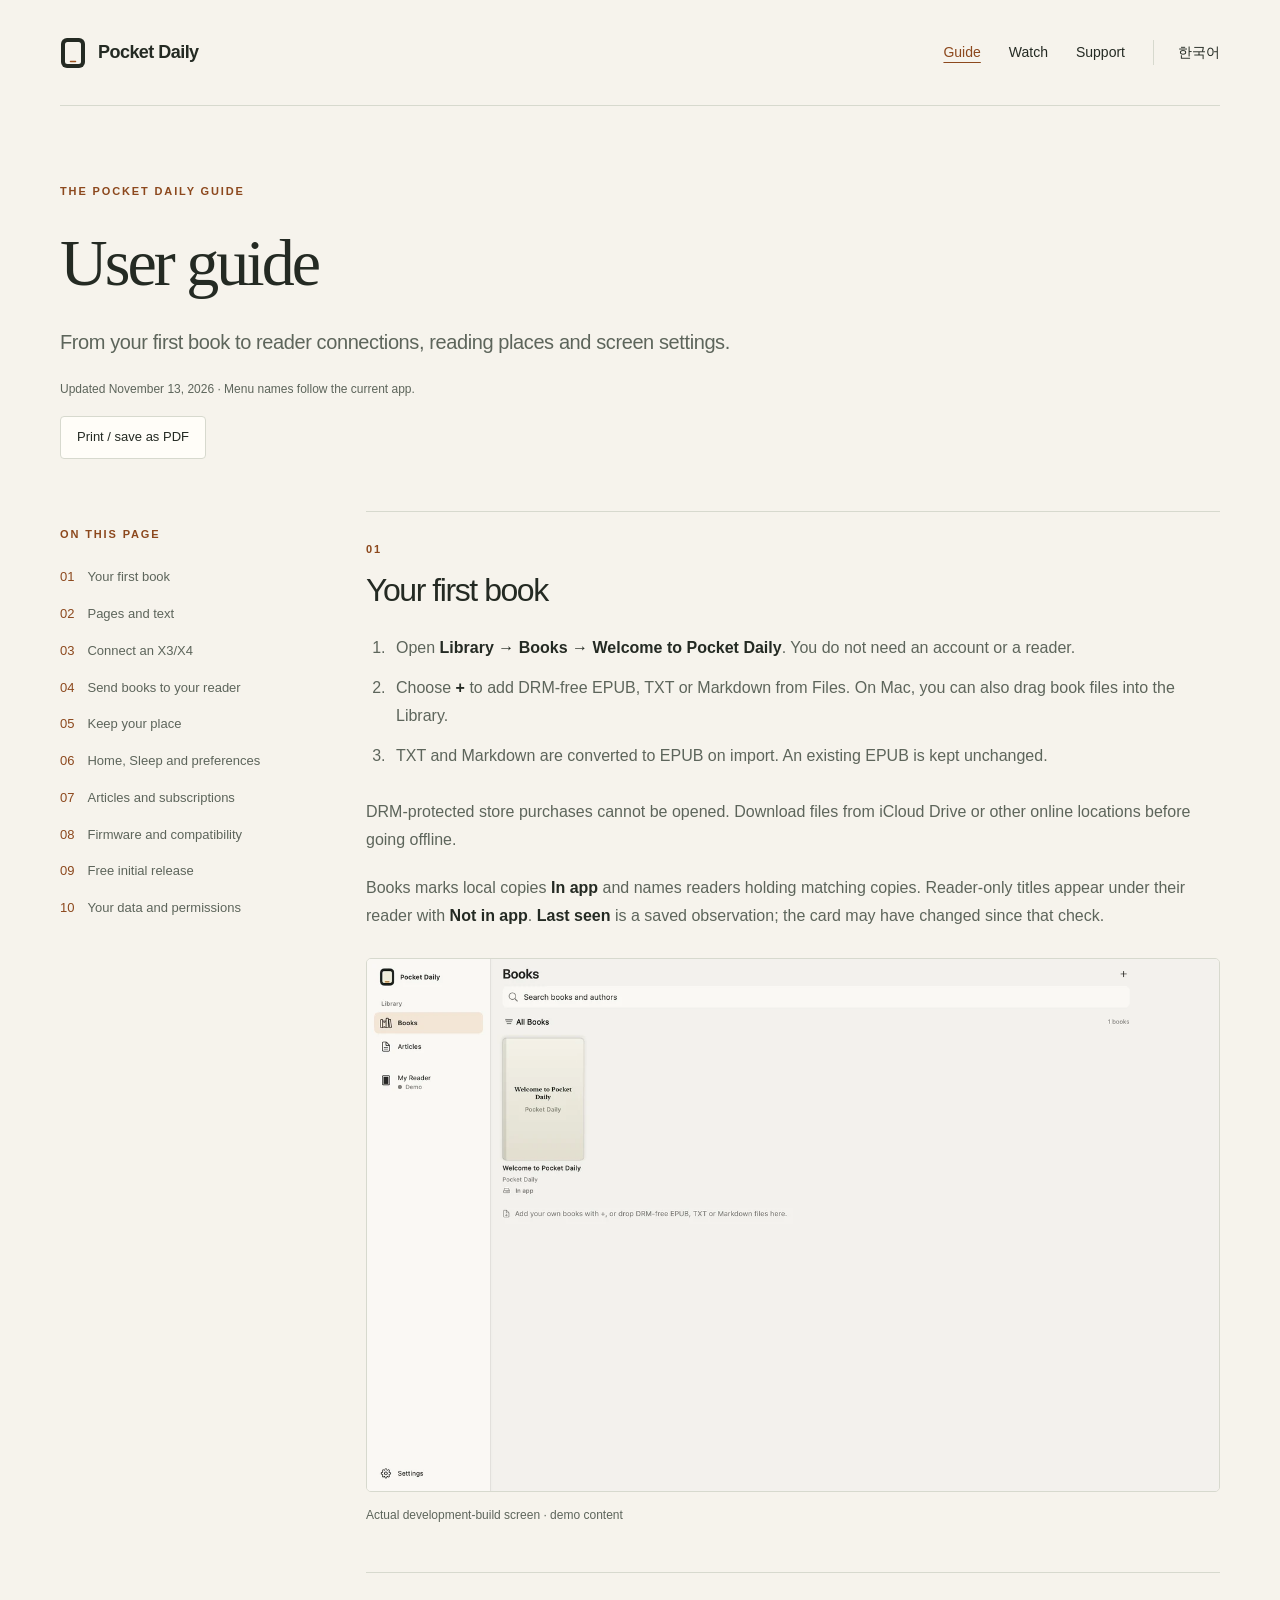
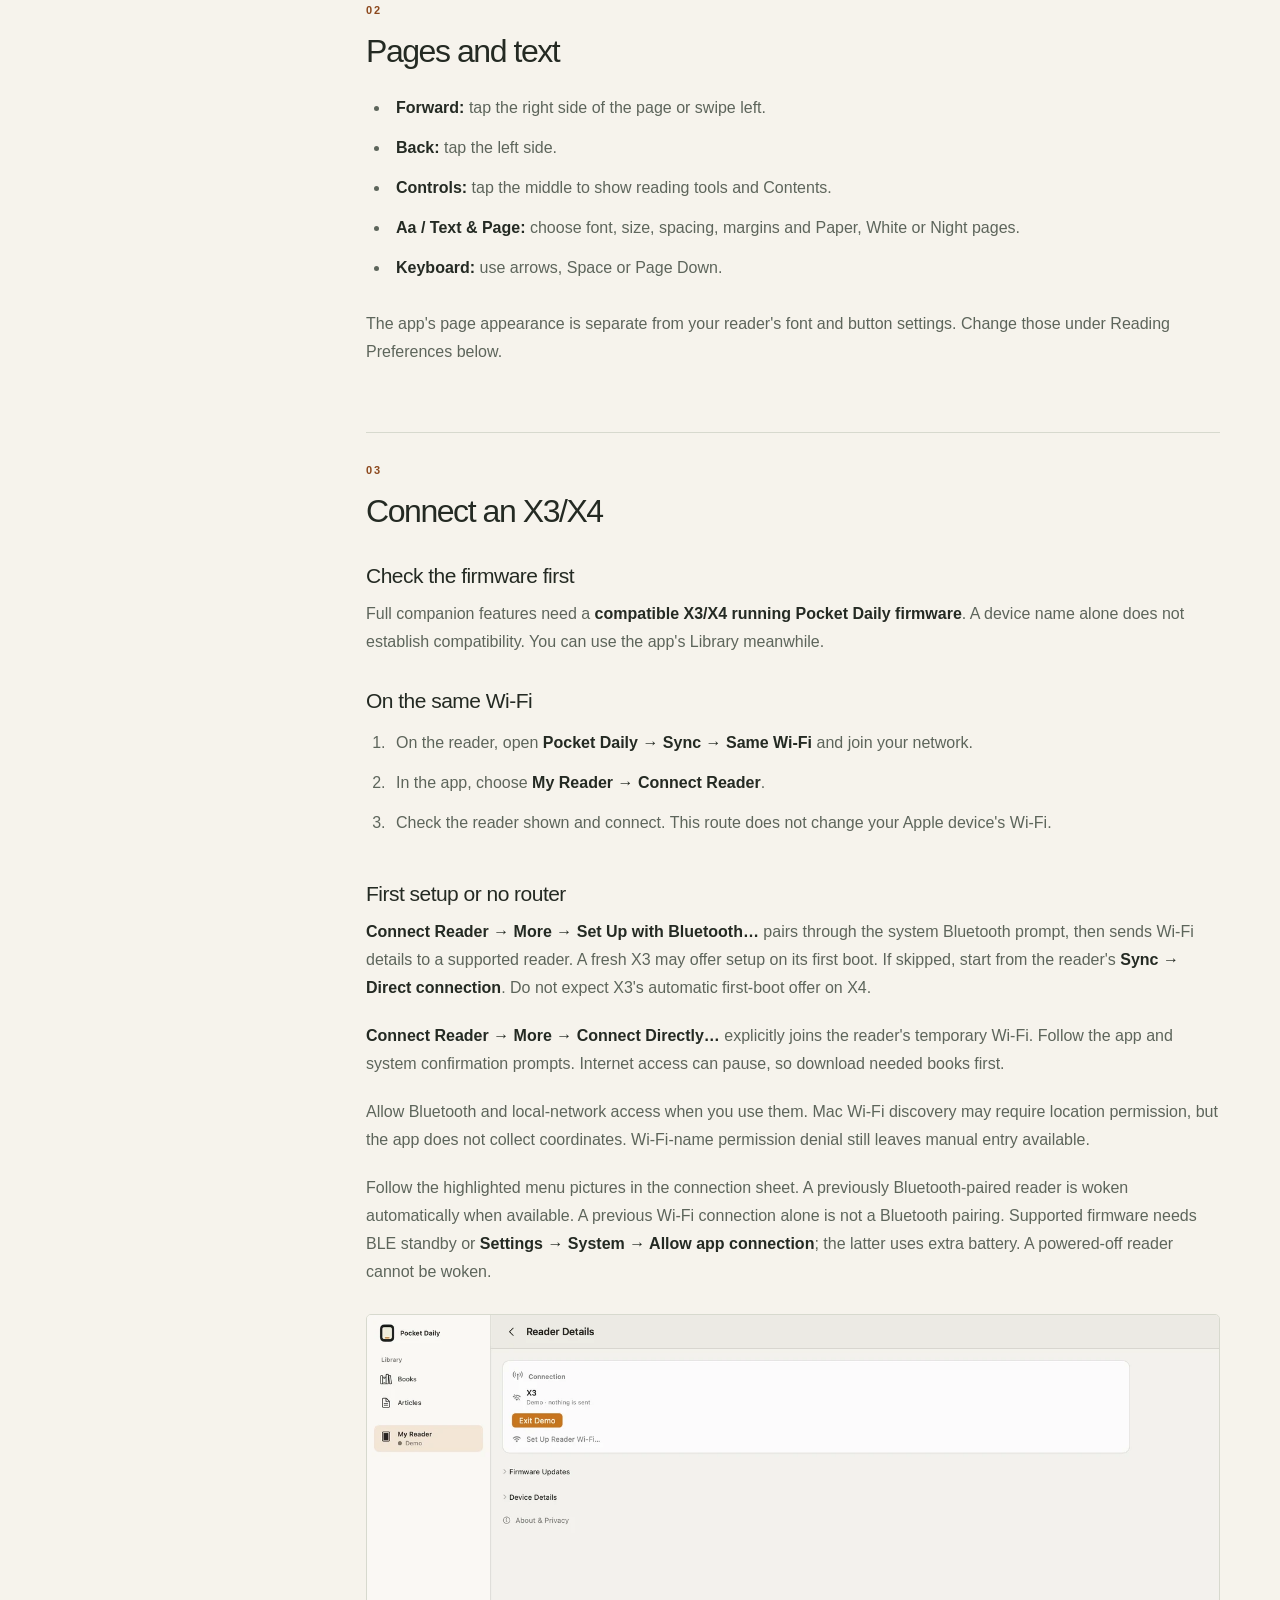
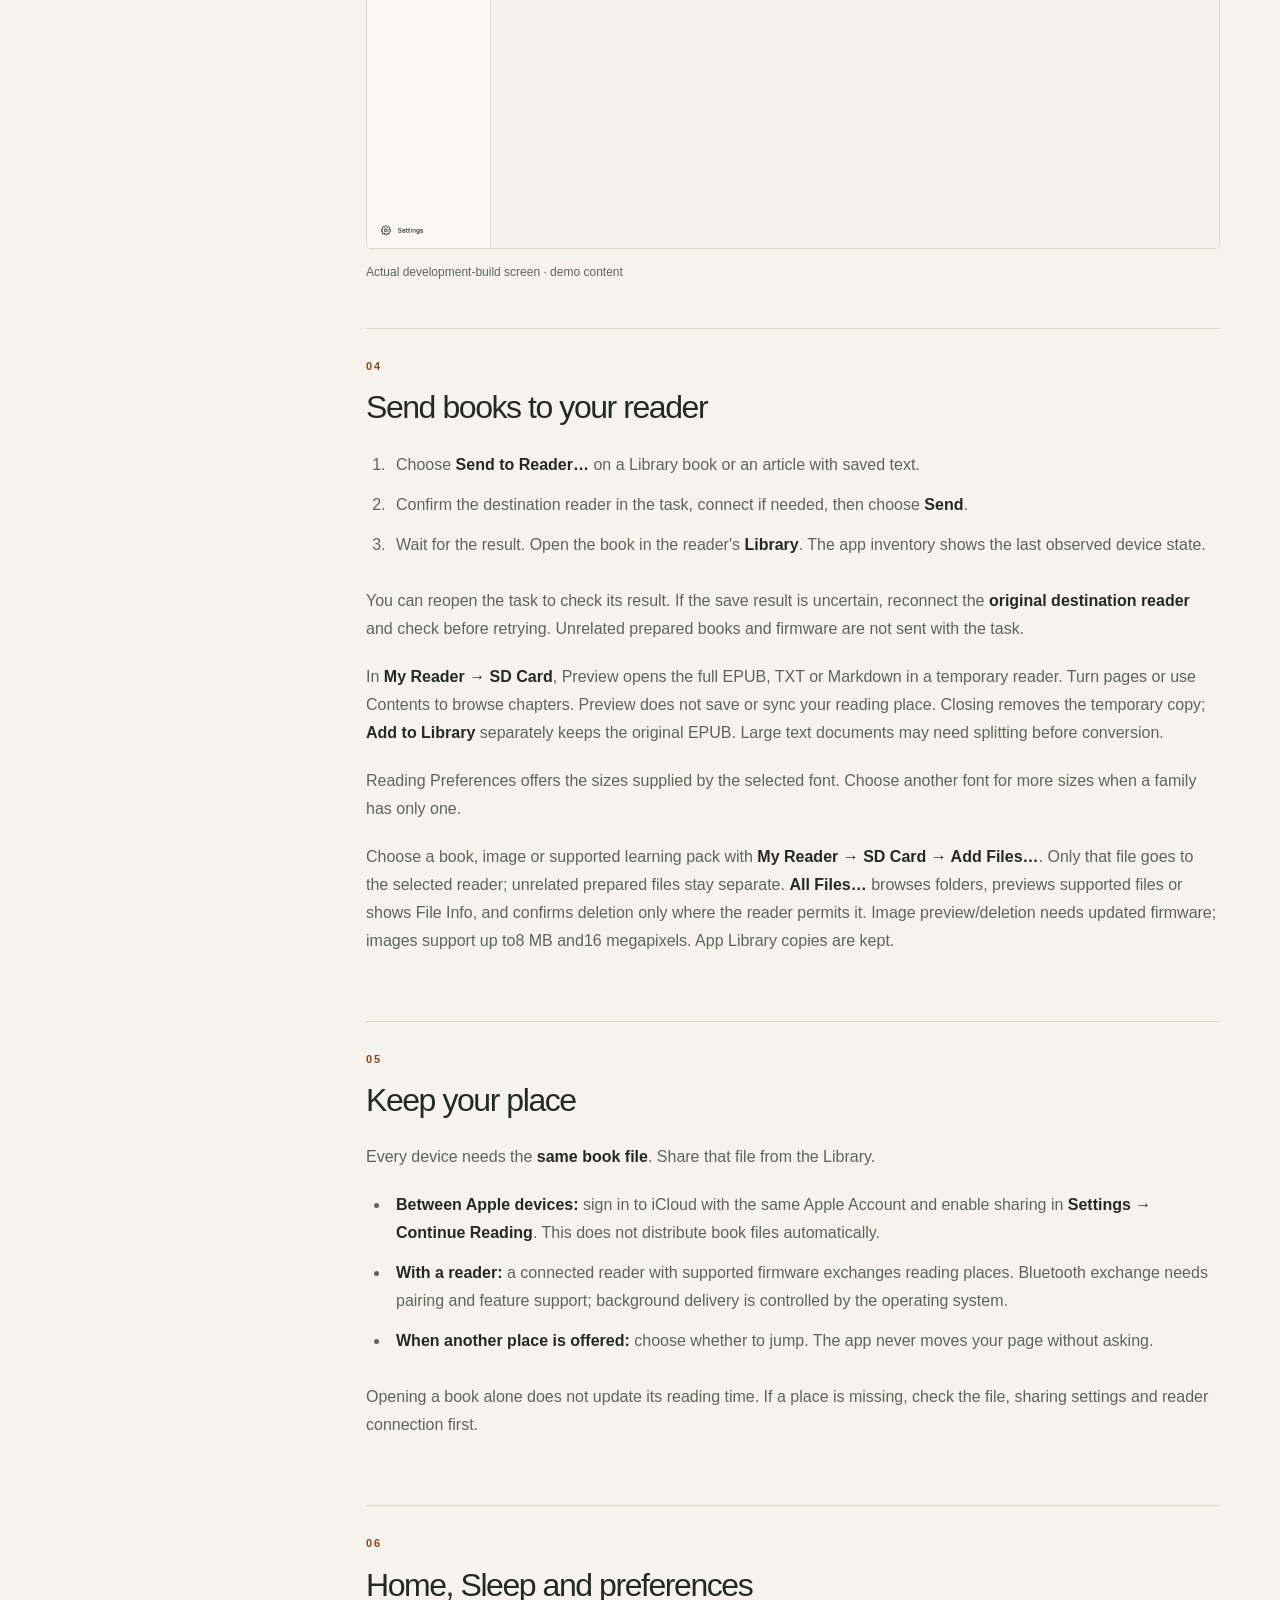
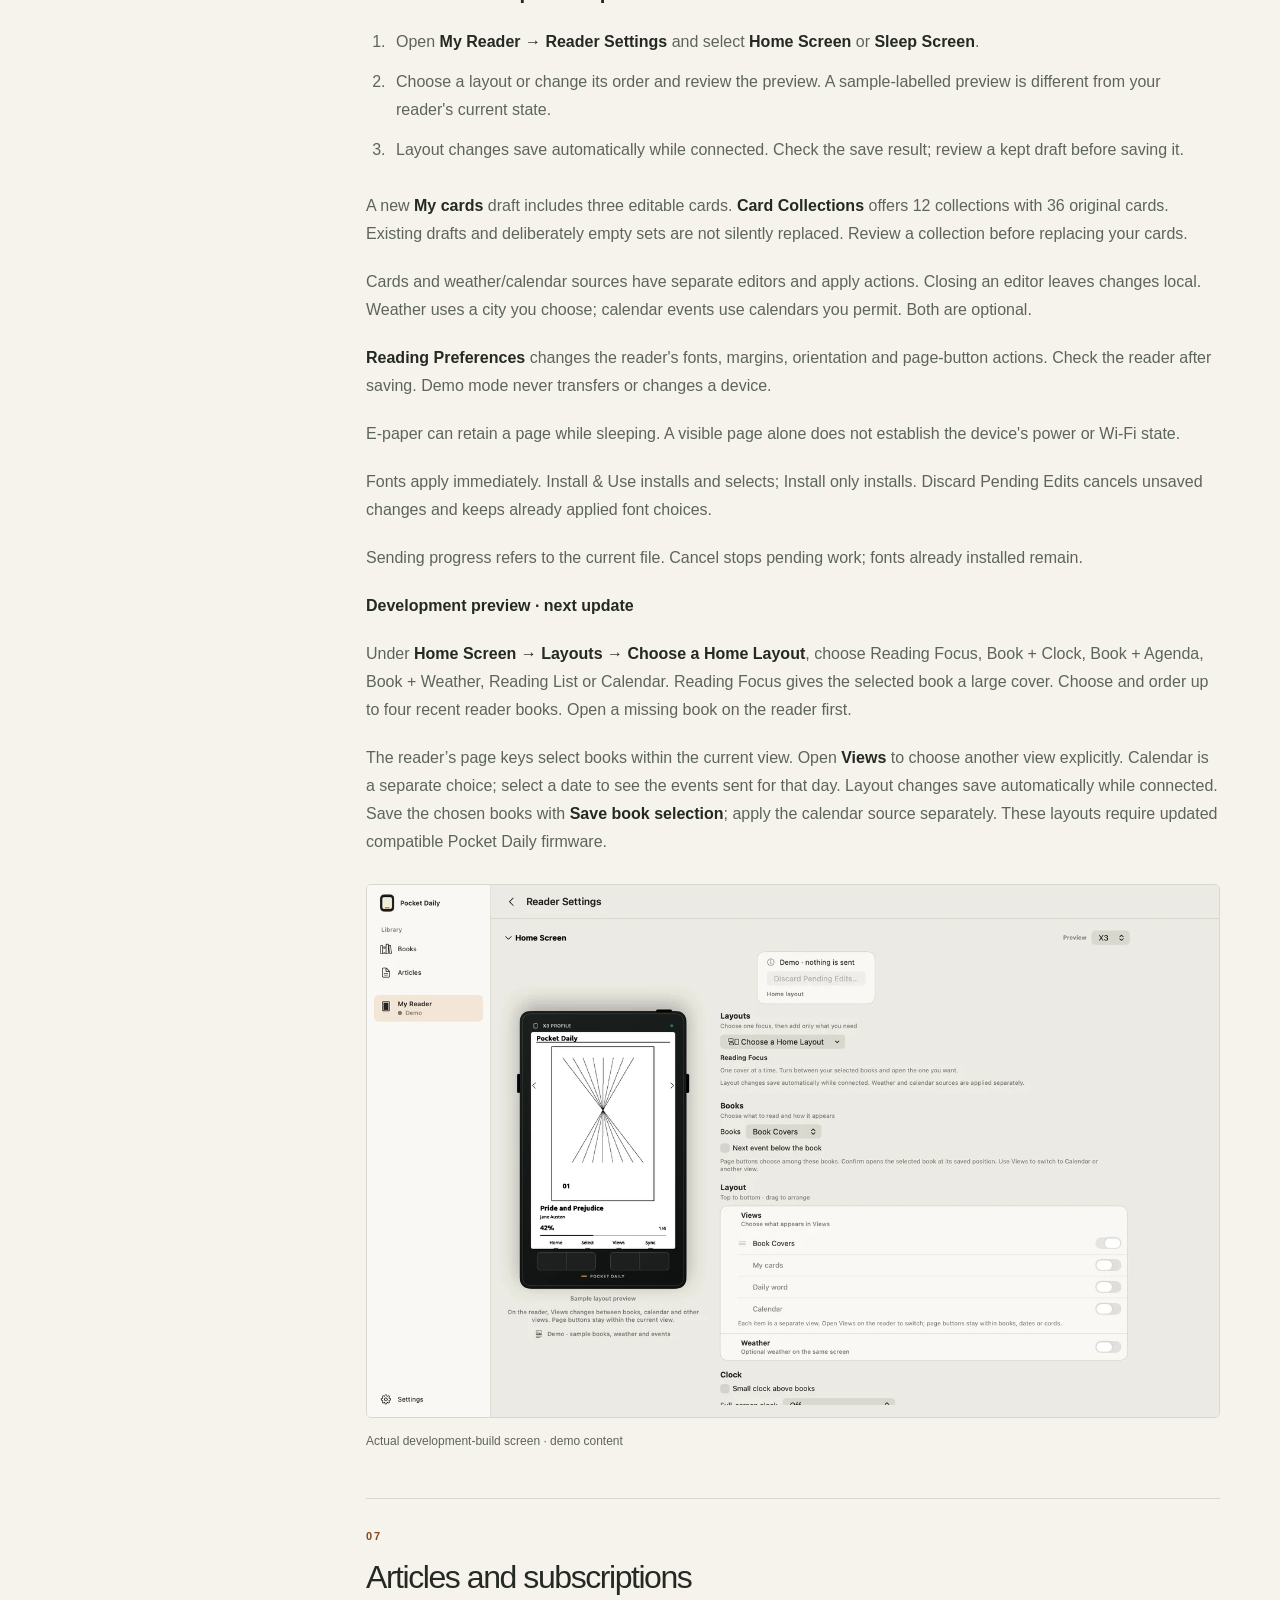
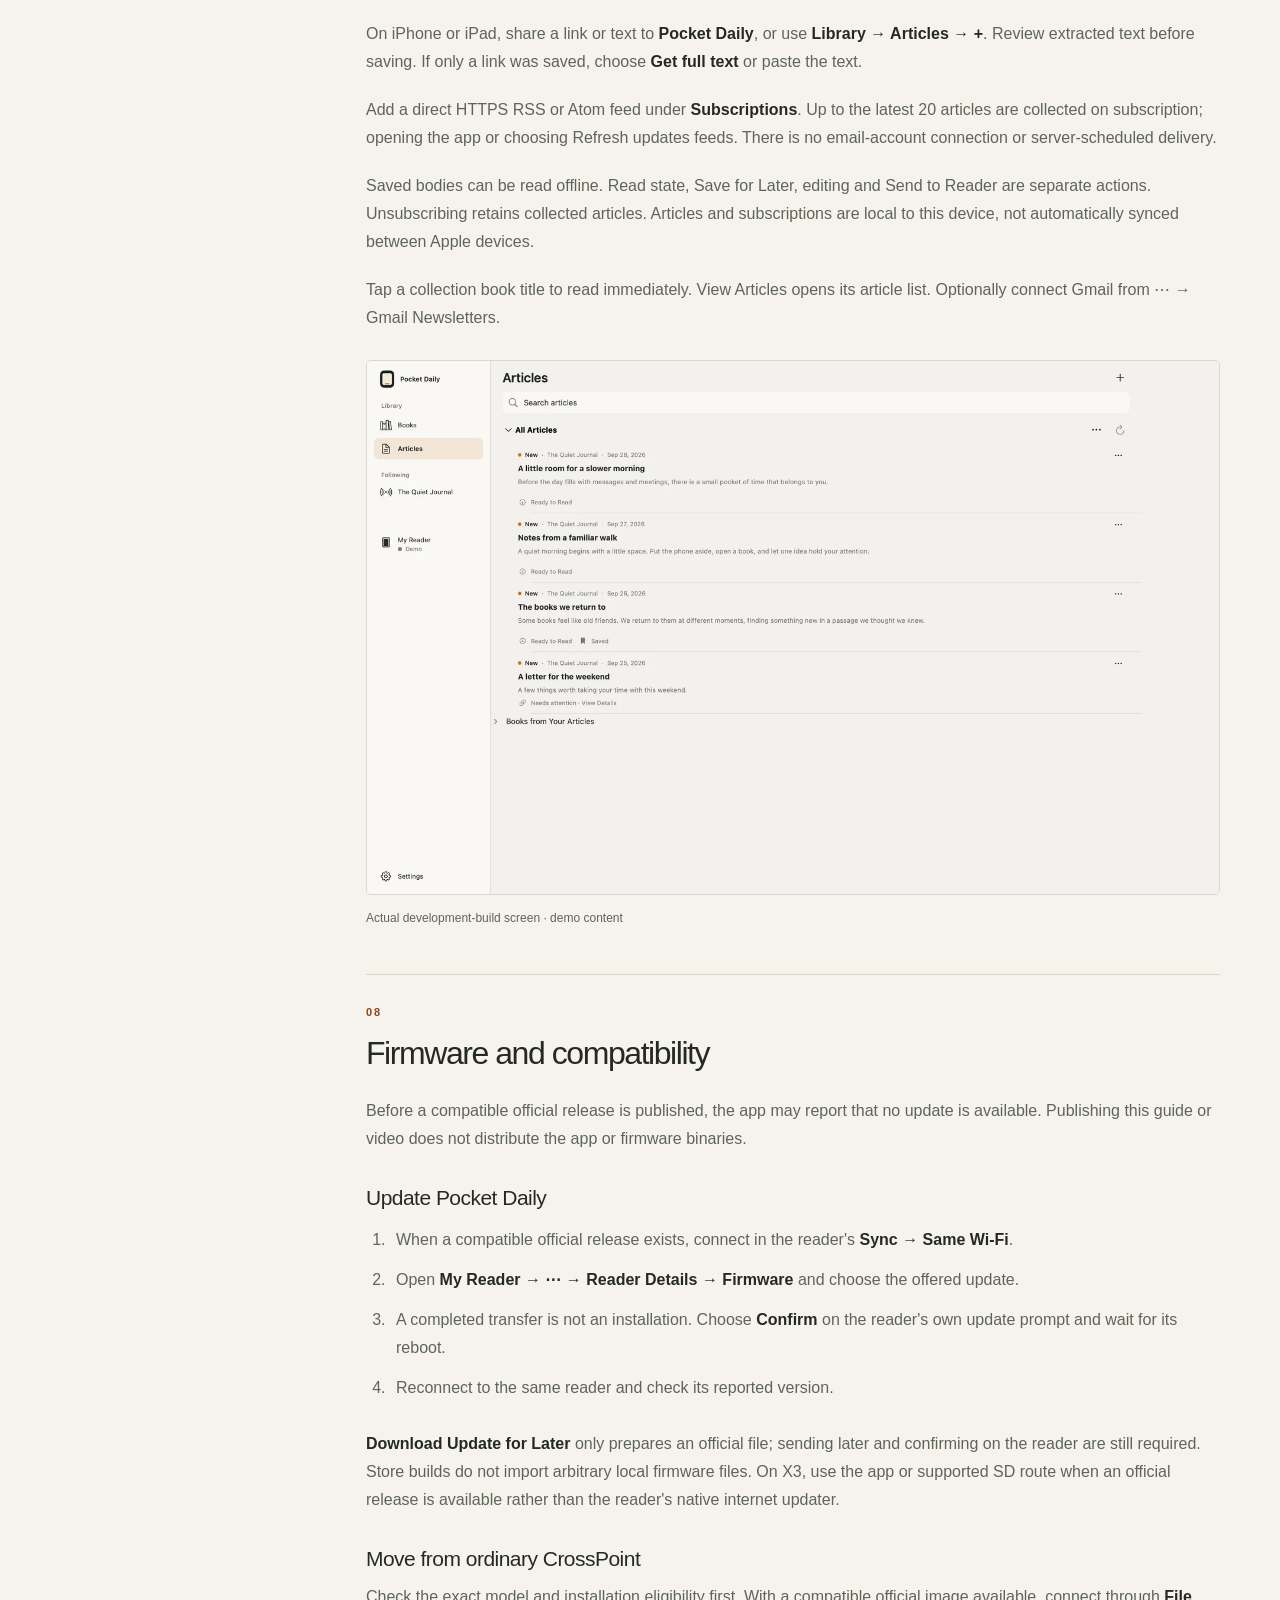
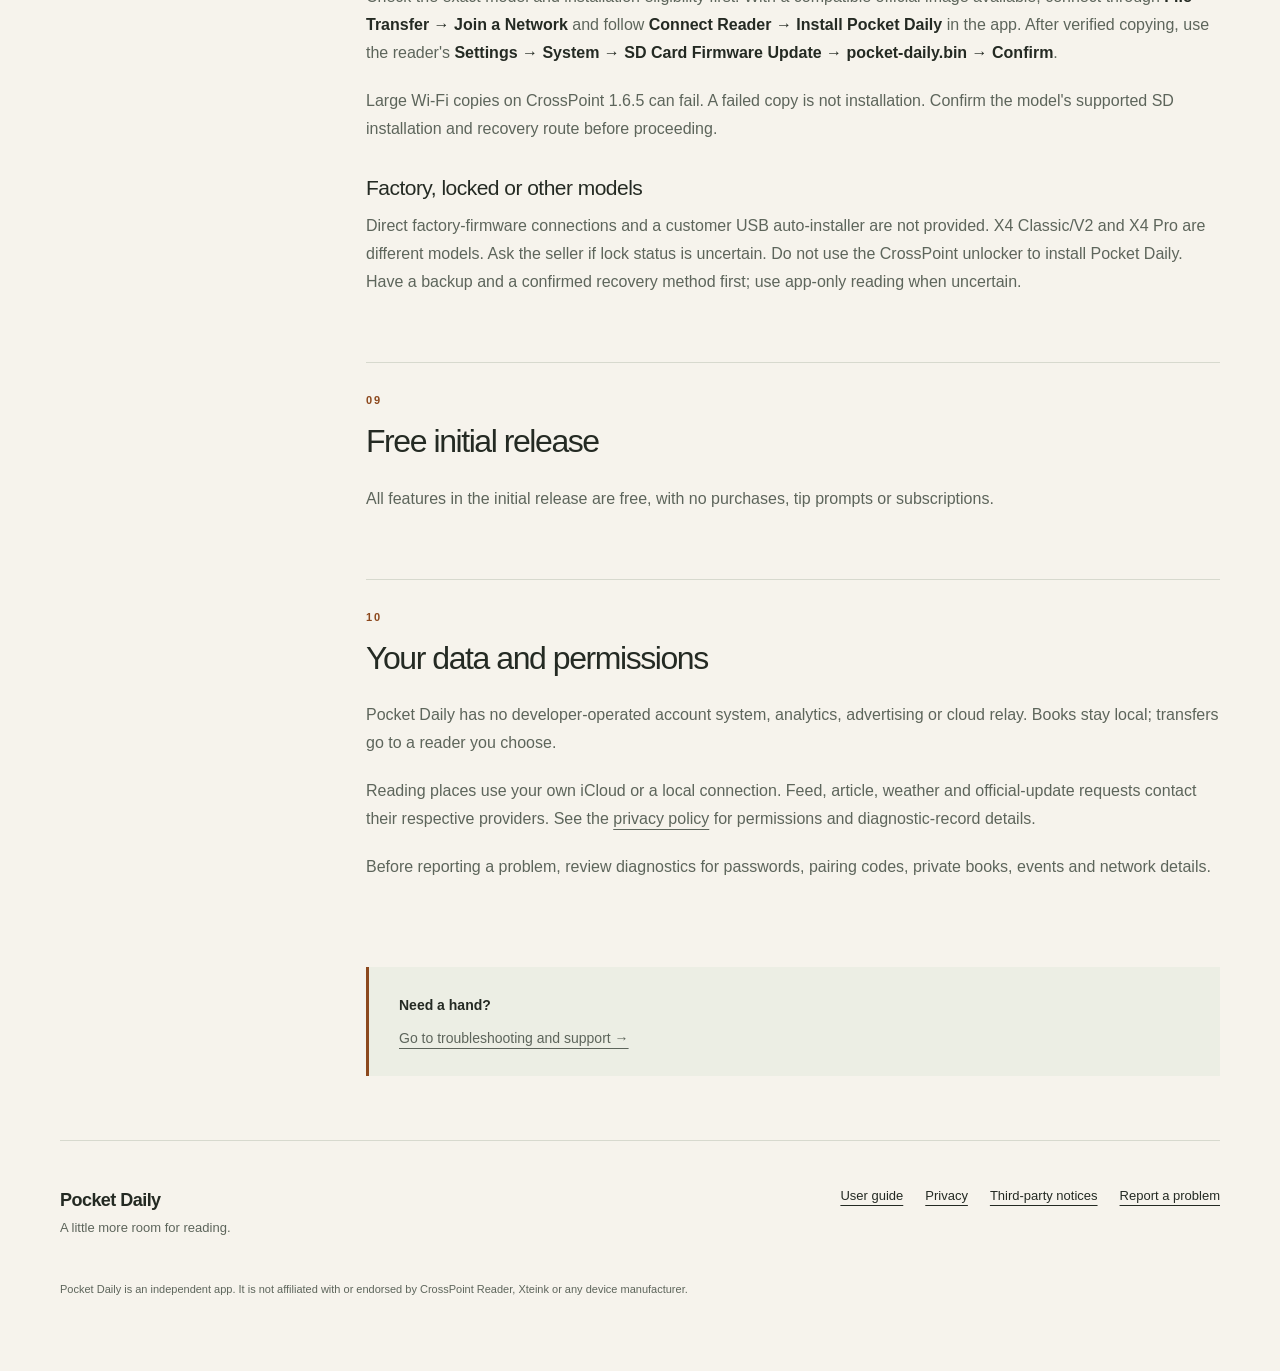
==== commit 06b92987: "Introduce Pocket Daily with a clearer one-minute story Lead the Watch page with a rewritten introduc" ====
--- a/guide/index.html
+++ b/guide/index.html
@@ -10,7 +10,7 @@
 <link rel="alternate" hreflang="x-default" href="https://pocket-daily.foundby.kr/guide/">
 <meta property="og:type" content="website"><meta property="og:title" content="User guide · Pocket Daily">
 <meta property="og:description" content="From your first book to reader connections, reading places and screen settings."><meta property="og:url" content="https://pocket-daily.foundby.kr/guide/">
-<meta property="og:image" content="https://pocket-daily.foundby.kr/media/intro-poster.jpg?v=2ca63960b710">
+<meta property="og:image" content="https://pocket-daily.foundby.kr/media/intro-poster.jpg?v=6abee70e9a23">
 <link rel="icon" type="image/svg+xml" href="../assets/mark.svg?v=72b43a02a0c7">
 <link rel="stylesheet" href="../styles.css?v=7a7fda028a2c"><script src="../site.js?v=1cc2f9434381" defer></script>
 </head><body>
@@ -18,7 +18,7 @@
 <header class="site-header"><a class="brand" href="../"><img src="../assets/mark.svg?v=72b43a02a0c7" width="26" height="32" alt="">Pocket Daily</a>
 <nav aria-label="Main navigation"><a href="./" aria-current="page">Guide</a><a href="../watch/">Watch</a><a href="../support/">Support</a><a class="language" href="../ko/guide/" lang="ko" hreflang="ko">한국어</a></nav></header>
 <main id="main"><section class="page-heading"><p class="eyebrow">THE POCKET DAILY GUIDE</p><h1>User guide</h1><p class="lead">From your first book to reader connections, reading places and screen settings.</p><p class="meta">Updated November 13, 2026 · Menu names follow the current app.</p><button class="print-button" data-print>Print / save as PDF</button></section>
-<div class="manual"><aside class="contents"><p class="eyebrow">ON THIS PAGE</p><nav aria-label="Guide contents"><a href="#start">01 <span>Your first book</span></a><a href="#reading">02 <span>Pages and text</span></a><a href="#connect">03 <span>Connect an X3/X4</span></a><a href="#send">04 <span>Send books to your reader</span></a><a href="#continue">05 <span>Keep your place</span></a><a href="#screens">06 <span>Home, Sleep and preferences</span></a><a href="#articles">07 <span>Articles and subscriptions</span></a><a href="#firmware">08 <span>Firmware and compatibility</span></a><a href="#support-development">09 <span>Free initial release</span></a><a href="#privacy">10 <span>Your data and permissions</span></a></nav></aside><div class="chapters"><section id="start" class="chapter"><p class="eyebrow">01</p><h2>Your first book</h2><ol><li>Open <strong>Library → Books → Welcome to Pocket Daily</strong>. You do not need an account or a reader.</li><li>Choose <strong>+</strong> to add DRM-free EPUB, TXT or Markdown from Files. On Mac, you can also drag book files into the Library.</li><li>TXT and Markdown are converted to EPUB on import. An existing EPUB is kept unchanged.</li></ol><p>DRM-protected store purchases cannot be opened. Download files from iCloud Drive or other online locations before going offline.</p><p>Books marks local copies <strong>In app</strong> and names readers holding matching copies. Reader-only titles appear under their reader with <strong>Not in app</strong>. <strong>Last seen</strong> is a saved observation; the card may have changed since that check.</p><figure><img class="" src="../assets/screens/library.webp?v=1414acbc9c89" alt="Pocket Daily library — actual app, demo content" loading="lazy" decoding="async"><figcaption>Actual development-build screen · demo content</figcaption></figure></section><section id="reading" class="chapter"><p class="eyebrow">02</p><h2>Pages and text</h2><ul><li><strong>Forward:</strong> tap the right side of the page or swipe left.</li><li><strong>Back:</strong> tap the left side.</li><li><strong>Controls:</strong> tap the middle to show reading tools and Contents.</li><li><strong>Aa / Text &amp; Page:</strong> choose font, size, spacing, margins and Paper, White or Night pages.</li><li><strong>Keyboard:</strong> use arrows, Space or Page Down.</li></ul><p>The app's page appearance is separate from your reader's font and button settings. Change those under Reading Preferences below.</p></section><section id="connect" class="chapter"><p class="eyebrow">03</p><h2>Connect an X3/X4</h2><h3>Check the firmware first</h3><p>Full companion features need a <strong>compatible X3/X4 running Pocket Daily firmware</strong>. A device name alone does not establish compatibility. You can use the app's Library meanwhile.</p><h3>On the same Wi-Fi</h3><ol><li>On the reader, open <strong>Pocket Daily → Sync → Same Wi-Fi</strong> and join your network.</li><li>In the app, choose <strong>My Reader → Connect Reader</strong>.</li><li>Check the reader shown and connect. This route does not change your Apple device's Wi-Fi.</li></ol><h3>First setup or no router</h3><p><strong>Connect Reader → More → Set Up with Bluetooth…</strong> pairs through the system Bluetooth prompt, then sends Wi-Fi details to a supported reader. A fresh X3 may offer setup on its first boot. If skipped, start from the reader's <strong>Sync → Direct connection</strong>. Do not expect X3's automatic first-boot offer on X4.</p><p><strong>Connect Reader → More → Connect Directly…</strong> explicitly joins the reader's temporary Wi-Fi. Follow the app and system confirmation prompts. Internet access can pause, so download needed books first.</p><p>Allow Bluetooth and local-network access when you use them. Mac Wi-Fi discovery may require location permission, but the app does not collect coordinates. Wi-Fi-name permission denial still leaves manual entry available.</p><p>Follow the highlighted menu pictures in the connection sheet. A previously Bluetooth-paired reader is woken automatically when available. A previous Wi-Fi connection alone is not a Bluetooth pairing. Supported firmware needs BLE standby or <strong>Settings → System → Allow app connection</strong>; the latter uses extra battery. A powered-off reader cannot be woken.</p><figure><img class="" src="../assets/screens/device.webp?v=1737dde4735f" alt="Pocket Daily device — actual app, demo content" loading="lazy" decoding="async"><figcaption>Actual development-build screen · demo content</figcaption></figure></section><section id="send" class="chapter"><p class="eyebrow">04</p><h2>Send books to your reader</h2><ol><li>Choose <strong>Send to Reader…</strong> on a Library book or an article with saved text.</li><li>Confirm the destination reader in the task, connect if needed, then choose <strong>Send</strong>.</li><li>Wait for the result. Open the book in the reader's <strong>Library</strong>. The app inventory shows the last observed device state.</li></ol><p>You can reopen the task to check its result. If the save result is uncertain, reconnect the <strong>original destination reader</strong> and check before retrying. Unrelated prepared books and firmware are not sent with the task.</p><p>In <strong>My Reader → SD Card</strong>, Preview opens the full EPUB, TXT or Markdown in a temporary reader. Turn pages or use Contents to browse chapters. Preview does not save or sync your reading place. Closing removes the temporary copy; <strong>Add to Library</strong> separately keeps the original EPUB. Large text documents may need splitting before conversion.</p><p>Reading Preferences offers the sizes supplied by the selected font. Choose another font for more sizes when a family has only one.</p><p>Choose a book, image or supported learning pack with <strong>My Reader → SD Card → Add Files…</strong>. Only that file goes to the selected reader; unrelated prepared files stay separate. <strong>All Files…</strong> browses folders, previews supported files or shows File Info, and confirms deletion only where the reader permits it. Image preview/deletion needs updated firmware; images support up to8 MB and16 megapixels. App Library copies are kept.</p></section><section id="continue" class="chapter"><p class="eyebrow">05</p><h2>Keep your place</h2><p>Every device needs the <strong>same book file</strong>. Share that file from the Library.</p><ul><li><strong>Between Apple devices:</strong> sign in to iCloud with the same Apple Account and enable sharing in <strong>Settings → Continue Reading</strong>. This does not distribute book files automatically.</li><li><strong>With a reader:</strong> a connected reader with supported firmware exchanges reading places. Bluetooth exchange needs pairing and feature support; background delivery is controlled by the operating system.</li><li><strong>When another place is offered:</strong> choose whether to jump. The app never moves your page without asking.</li></ul><p>Opening a book alone does not update its reading time. If a place is missing, check the file, sharing settings and reader connection first.</p></section><section id="screens" class="chapter"><p class="eyebrow">06</p><h2>Home, Sleep and preferences</h2><ol><li>Open <strong>My Reader → Reader Settings</strong> and select <strong>Home Screen</strong> or <strong>Sleep Screen</strong>.</li><li>Choose a layout or change its order and review the preview. A sample-labelled preview is different from your reader's current state.</li><li>Layout changes save automatically while connected. Check the save result; review a kept draft before saving it.</li></ol><p>A new <strong>My cards</strong> draft includes three editable cards. <strong>Card Collections</strong> offers 12 collections with 36 original cards. Existing drafts and deliberately empty sets are not silently replaced. Review a collection before replacing your cards.</p><p>Cards and weather/calendar sources have separate editors and apply actions. Closing an editor leaves changes local. Weather uses a city you choose; calendar events use calendars you permit. Both are optional.</p><p><strong>Reading Preferences</strong> changes the reader's fonts, margins, orientation and page-button actions. Check the reader after saving. Demo mode never transfers or changes a device.</p><p>E-paper can retain a page while sleeping. A visible page alone does not establish the device's power or Wi-Fi state.</p><p>Fonts apply immediately. Install &amp; Use installs and selects; Install only installs. Discard Pending Edits cancels unsaved changes and keeps already applied font choices.</p><p>Sending progress refers to the current file. Cancel stops pending work; fonts already installed remain.</p><p><strong>Development preview · next update</strong></p><p>Under <strong>Home Screen → Layouts → Choose a Home Layout</strong>, choose Reading Focus, Book + Clock, Book + Agenda, Book + Weather, Reading List or Calendar. Reading Focus gives the selected book a large cover. Choose and order up to four recent reader books. Open a missing book on the reader first.</p><p>The reader’s page keys select books within the current view. Open <strong>Views</strong> to choose another view explicitly. Calendar is a separate choice; select a date to see the events sent for that day. Layout changes save automatically while connected. Save the chosen books with <strong>Save book selection</strong>; apply the calendar source separately. These layouts require updated compatible Pocket Daily firmware.</p><figure><img class="" src="../assets/screens/home.webp?v=40b87dae8d6a" alt="Pocket Daily home — actual app, demo content" loading="lazy" decoding="async"><figcaption>Actual development-build screen · demo content</figcaption></figure></section><section id="articles" class="chapter"><p class="eyebrow">07</p><h2>Articles and subscriptions</h2><p>On iPhone or iPad, share a link or text to <strong>Pocket Daily</strong>, or use <strong>Library → Articles → +</strong>. Review extracted text before saving. If only a link was saved, choose <strong>Get full text</strong> or paste the text.</p><p>Add a direct HTTPS RSS or Atom feed under <strong>Subscriptions</strong>. Up to the latest 20 articles are collected on subscription; opening the app or choosing Refresh updates feeds. There is no email-account connection or server-scheduled delivery.</p><p>Saved bodies can be read offline. Read state, Save for Later, editing and Send to Reader are separate actions. Unsubscribing retains collected articles. Articles and subscriptions are local to this device, not automatically synced between Apple devices.</p><p>Tap a collection book title to read immediately. View Articles opens its article list. Optionally connect Gmail from ⋯ → Gmail Newsletters.</p><figure><img class="" src="../assets/screens/articles.webp?v=c9d3acee6336" alt="Pocket Daily articles — actual app, demo content" loading="lazy" decoding="async"><figcaption>Actual development-build screen · demo content</figcaption></figure></section><section id="firmware" class="chapter"><p class="eyebrow">08</p><h2>Firmware and compatibility</h2><p>Before a compatible official release is published, the app may report that no update is available. Publishing this guide or video does not distribute the app or firmware binaries.</p><h3>Update Pocket Daily</h3><ol><li>When a compatible official release exists, connect in the reader's <strong>Sync → Same Wi-Fi</strong>.</li><li>Open <strong>My Reader → ⋯ → Reader Details → Firmware</strong> and choose the offered update.</li><li>A completed transfer is not an installation. Choose <strong>Confirm</strong> on the reader's own update prompt and wait for its reboot.</li><li>Reconnect to the same reader and check its reported version.</li></ol><p><strong>Download Update for Later</strong> only prepares an official file; sending later and confirming on the reader are still required. Store builds do not import arbitrary local firmware files. On X3, use the app or supported SD route when an official release is available rather than the reader's native internet updater.</p><h3>Move from ordinary CrossPoint</h3><p>Check the exact model and installation eligibility first. With a compatible official image available, connect through <strong>File Transfer → Join a Network</strong> and follow <strong>Connect Reader → Install Pocket Daily</strong> in the app. After verified copying, use the reader's <strong>Settings → System → SD Card Firmware Update → pocket-daily.bin → Confirm</strong>.</p><p>Large Wi-Fi copies on CrossPoint 1.6.5 can fail. A failed copy is not installation. Confirm the model's supported SD installation and recovery route before proceeding.</p><h3>Factory, locked or other models</h3><p>Direct factory-firmware connections and a customer USB auto-installer are not provided. X4 Classic/V2 and X4 Pro are different models. Ask the seller if lock status is uncertain. Do not use the CrossPoint unlocker to install Pocket Daily. Have a backup and a confirmed recovery method first; use app-only reading when uncertain.</p></section><section id="support-development" class="chapter"><p class="eyebrow">09</p><h2>Free initial release</h2><p>All features in the initial release are free, with no purchases, tip prompts or subscriptions.</p></section><section id="privacy" class="chapter"><p class="eyebrow">10</p><h2>Your data and permissions</h2><p>Pocket Daily has no developer-operated account system, analytics, advertising or cloud relay. Books stay local; transfers go to a reader you choose.</p><p>Reading places use your own iCloud or a local connection. Feed, article, weather and official-update requests contact their respective providers. See the <a href="../privacy/">privacy policy</a> for permissions and diagnostic-record details.</p><p>Before reporting a problem, review diagnostics for passwords, pairing codes, private books, events and network details.</p></section><aside class="notice"><strong>Need a hand?</strong><p><a href="../support/">Go to troubleshooting and support →</a></p></aside></div></div></main>
+<div class="manual"><aside class="contents"><p class="eyebrow">ON THIS PAGE</p><nav aria-label="Guide contents"><a href="#start">01 <span>Your first book</span></a><a href="#reading">02 <span>Pages and text</span></a><a href="#connect">03 <span>Connect an X3/X4</span></a><a href="#send">04 <span>Send books to your reader</span></a><a href="#continue">05 <span>Keep your place</span></a><a href="#screens">06 <span>Home, Sleep and preferences</span></a><a href="#articles">07 <span>Articles and subscriptions</span></a><a href="#firmware">08 <span>Firmware and compatibility</span></a><a href="#support-development">09 <span>Free initial release</span></a><a href="#privacy">10 <span>Your data and permissions</span></a></nav></aside><div class="chapters"><section id="start" class="chapter"><p class="eyebrow">01</p><h2>Your first book</h2><ol><li>Open <strong>Library → Books → Welcome to Pocket Daily</strong>. You do not need an account or a reader.</li><li>Choose <strong>+</strong> to add DRM-free EPUB, TXT or Markdown from Files. On Mac, you can also drag book files into the Library.</li><li>TXT and Markdown are converted to EPUB on import. An existing EPUB is kept unchanged.</li></ol><p>DRM-protected store purchases cannot be opened. Download files from iCloud Drive or other online locations before going offline.</p><p>Books marks local copies <strong>In app</strong> and names readers holding matching copies. Reader-only titles appear under their reader with <strong>Not in app</strong>. <strong>Last seen</strong> is a saved observation; the card may have changed since that check.</p><figure><img class="" src="../assets/screens/library.webp?v=1414acbc9c89" alt="Pocket Daily library — actual app, demo content" loading="lazy" decoding="async"><figcaption>Actual development-build screen · demo content</figcaption></figure></section><section id="reading" class="chapter"><p class="eyebrow">02</p><h2>Pages and text</h2><ul><li><strong>Forward:</strong> tap the right side of the page or swipe left.</li><li><strong>Back:</strong> tap the left side.</li><li><strong>Controls:</strong> tap the middle to show reading tools and Contents.</li><li><strong>Aa / Text &amp; Page:</strong> choose font, size, spacing, margins and Paper, White or Night pages.</li><li><strong>Keyboard:</strong> use arrows, Space or Page Down.</li></ul><p>The app's page appearance is separate from your reader's font and button settings. Change those under Reading Preferences below.</p></section><section id="connect" class="chapter"><p class="eyebrow">03</p><h2>Connect an X3/X4</h2><h3>Check the firmware first</h3><p>Full companion features need a <strong>compatible X3/X4 running Pocket Daily firmware</strong>. A device name alone does not establish compatibility. You can use the app's Library meanwhile.</p><h3>On the same Wi-Fi</h3><ol><li>On the reader, open <strong>Pocket Daily → Sync → Same Wi-Fi</strong> and join your network.</li><li>In the app, choose <strong>My Reader → Connect Reader</strong>.</li><li>Check the reader shown and connect. This route does not change your Apple device's Wi-Fi.</li></ol><h3>First setup or no router</h3><p><strong>Connect Reader → More → Set Up with Bluetooth…</strong> pairs through the system Bluetooth prompt, then sends Wi-Fi details to a supported reader. A fresh X3 may offer setup on its first boot. If skipped, start from the reader's <strong>Sync → Direct connection</strong>. Do not expect X3's automatic first-boot offer on X4.</p><p><strong>Connect Reader → More → Connect Directly…</strong> explicitly joins the reader's temporary Wi-Fi. Follow the app and system confirmation prompts. Internet access can pause, so download needed books first.</p><p>Allow Bluetooth and local-network access when you use them. Mac Wi-Fi discovery may require location permission, but the app does not collect coordinates. Wi-Fi-name permission denial still leaves manual entry available.</p><p>Follow the highlighted menu pictures in the connection sheet. A previously Bluetooth-paired reader is woken automatically when available. A previous Wi-Fi connection alone is not a Bluetooth pairing. Supported firmware needs BLE standby or <strong>Settings → System → Allow app connection</strong>; the latter uses extra battery. A powered-off reader cannot be woken.</p><figure><img class="" src="../assets/screens/device.webp?v=1f798e5e8263" alt="Pocket Daily device — actual app, demo content" loading="lazy" decoding="async"><figcaption>Actual development-build screen · demo content</figcaption></figure></section><section id="send" class="chapter"><p class="eyebrow">04</p><h2>Send books to your reader</h2><ol><li>Choose <strong>Send to Reader…</strong> on a Library book or an article with saved text.</li><li>Confirm the destination reader in the task, connect if needed, then choose <strong>Send</strong>.</li><li>Wait for the result. Open the book in the reader's <strong>Library</strong>. The app inventory shows the last observed device state.</li></ol><p>You can reopen the task to check its result. If the save result is uncertain, reconnect the <strong>original destination reader</strong> and check before retrying. Unrelated prepared books and firmware are not sent with the task.</p><p>In <strong>My Reader → SD Card</strong>, Preview opens the full EPUB, TXT or Markdown in a temporary reader. Turn pages or use Contents to browse chapters. Preview does not save or sync your reading place. Closing removes the temporary copy; <strong>Add to Library</strong> separately keeps the original EPUB. Large text documents may need splitting before conversion.</p><p>Reading Preferences offers the sizes supplied by the selected font. Choose another font for more sizes when a family has only one.</p><p>Choose a book, image or supported learning pack with <strong>My Reader → SD Card → Add Files…</strong>. Only that file goes to the selected reader; unrelated prepared files stay separate. <strong>All Files…</strong> browses folders, previews supported files or shows File Info, and confirms deletion only where the reader permits it. Image preview/deletion needs updated firmware; images support up to8 MB and16 megapixels. App Library copies are kept.</p></section><section id="continue" class="chapter"><p class="eyebrow">05</p><h2>Keep your place</h2><p>Every device needs the <strong>same book file</strong>. Share that file from the Library.</p><ul><li><strong>Between Apple devices:</strong> sign in to iCloud with the same Apple Account and enable sharing in <strong>Settings → Continue Reading</strong>. This does not distribute book files automatically.</li><li><strong>With a reader:</strong> a connected reader with supported firmware exchanges reading places. Bluetooth exchange needs pairing and feature support; background delivery is controlled by the operating system.</li><li><strong>When another place is offered:</strong> choose whether to jump. The app never moves your page without asking.</li></ul><p>Opening a book alone does not update its reading time. If a place is missing, check the file, sharing settings and reader connection first.</p></section><section id="screens" class="chapter"><p class="eyebrow">06</p><h2>Home, Sleep and preferences</h2><ol><li>Open <strong>My Reader → Reader Settings</strong> and select <strong>Home Screen</strong> or <strong>Sleep Screen</strong>.</li><li>Choose a layout or change its order and review the preview. A sample-labelled preview is different from your reader's current state.</li><li>Layout changes save automatically while connected. Check the save result; review a kept draft before saving it.</li></ol><p>A new <strong>My cards</strong> draft includes three editable cards. <strong>Card Collections</strong> offers 12 collections with 36 original cards. Existing drafts and deliberately empty sets are not silently replaced. Review a collection before replacing your cards.</p><p>Cards and weather/calendar sources have separate editors and apply actions. Closing an editor leaves changes local. Weather uses a city you choose; calendar events use calendars you permit. Both are optional.</p><p><strong>Reading Preferences</strong> changes the reader's fonts, margins, orientation and page-button actions. Check the reader after saving. Demo mode never transfers or changes a device.</p><p>E-paper can retain a page while sleeping. A visible page alone does not establish the device's power or Wi-Fi state.</p><p>Fonts apply immediately. Install &amp; Use installs and selects; Install only installs. Discard Pending Edits cancels unsaved changes and keeps already applied font choices.</p><p>Sending progress refers to the current file. Cancel stops pending work; fonts already installed remain.</p><p><strong>Development preview · next update</strong></p><p>Under <strong>Home Screen → Layouts → Choose a Home Layout</strong>, choose Reading Focus, Book + Clock, Book + Agenda, Book + Weather, Reading List or Calendar. Reading Focus gives the selected book a large cover. Choose and order up to four recent reader books. Open a missing book on the reader first.</p><p>The reader’s page keys select books within the current view. Open <strong>Views</strong> to choose another view explicitly. Calendar is a separate choice; select a date to see the events sent for that day. Layout changes save automatically while connected. Save the chosen books with <strong>Save book selection</strong>; apply the calendar source separately. These layouts require updated compatible Pocket Daily firmware.</p><figure><img class="" src="../assets/screens/home.webp?v=40b87dae8d6a" alt="Pocket Daily home — actual app, demo content" loading="lazy" decoding="async"><figcaption>Actual development-build screen · demo content</figcaption></figure></section><section id="articles" class="chapter"><p class="eyebrow">07</p><h2>Articles and subscriptions</h2><p>On iPhone or iPad, share a link or text to <strong>Pocket Daily</strong>, or use <strong>Library → Articles → +</strong>. Review extracted text before saving. If only a link was saved, choose <strong>Get full text</strong> or paste the text.</p><p>Add a direct HTTPS RSS or Atom feed under <strong>Subscriptions</strong>. Up to the latest 20 articles are collected on subscription; opening the app or choosing Refresh updates feeds. There is no email-account connection or server-scheduled delivery.</p><p>Saved bodies can be read offline. Read state, Save for Later, editing and Send to Reader are separate actions. Unsubscribing retains collected articles. Articles and subscriptions are local to this device, not automatically synced between Apple devices.</p><p>Tap a collection book title to read immediately. View Articles opens its article list. Optionally connect Gmail from ⋯ → Gmail Newsletters.</p><figure><img class="" src="../assets/screens/articles.webp?v=c9d3acee6336" alt="Pocket Daily articles — actual app, demo content" loading="lazy" decoding="async"><figcaption>Actual development-build screen · demo content</figcaption></figure></section><section id="firmware" class="chapter"><p class="eyebrow">08</p><h2>Firmware and compatibility</h2><p>Before a compatible official release is published, the app may report that no update is available. Publishing this guide or video does not distribute the app or firmware binaries.</p><h3>Update Pocket Daily</h3><ol><li>When a compatible official release exists, connect in the reader's <strong>Sync → Same Wi-Fi</strong>.</li><li>Open <strong>My Reader → ⋯ → Reader Details → Firmware</strong> and choose the offered update.</li><li>A completed transfer is not an installation. Choose <strong>Confirm</strong> on the reader's own update prompt and wait for its reboot.</li><li>Reconnect to the same reader and check its reported version.</li></ol><p><strong>Download Update for Later</strong> only prepares an official file; sending later and confirming on the reader are still required. Store builds do not import arbitrary local firmware files. On X3, use the app or supported SD route when an official release is available rather than the reader's native internet updater.</p><h3>Move from ordinary CrossPoint</h3><p>Check the exact model and installation eligibility first. With a compatible official image available, connect through <strong>File Transfer → Join a Network</strong> and follow <strong>Connect Reader → Install Pocket Daily</strong> in the app. After verified copying, use the reader's <strong>Settings → System → SD Card Firmware Update → pocket-daily.bin → Confirm</strong>.</p><p>Large Wi-Fi copies on CrossPoint 1.6.5 can fail. A failed copy is not installation. Confirm the model's supported SD installation and recovery route before proceeding.</p><h3>Factory, locked or other models</h3><p>Direct factory-firmware connections and a customer USB auto-installer are not provided. X4 Classic/V2 and X4 Pro are different models. Ask the seller if lock status is uncertain. Do not use the CrossPoint unlocker to install Pocket Daily. Have a backup and a confirmed recovery method first; use app-only reading when uncertain.</p></section><section id="support-development" class="chapter"><p class="eyebrow">09</p><h2>Free initial release</h2><p>All features in the initial release are free, with no purchases, tip prompts or subscriptions.</p></section><section id="privacy" class="chapter"><p class="eyebrow">10</p><h2>Your data and permissions</h2><p>Pocket Daily has no developer-operated account system, analytics, advertising or cloud relay. Books stay local; transfers go to a reader you choose.</p><p>Reading places use your own iCloud or a local connection. Feed, article, weather and official-update requests contact their respective providers. See the <a href="../privacy/">privacy policy</a> for permissions and diagnostic-record details.</p><p>Before reporting a problem, review diagnostics for passwords, pairing codes, private books, events and network details.</p></section><aside class="notice"><strong>Need a hand?</strong><p><a href="../support/">Go to troubleshooting and support →</a></p></aside></div></div></main>
 <footer class="site-footer"><div><a class="brand" href="../">Pocket Daily</a><p>A little more room for reading.</p></div>
 <div class="footer-links"><a href="./">User guide</a><a href="../privacy/">Privacy</a><a href="../notices/">Third-party notices</a><a href="https://github.com/puritysb/pocket-daily-site/issues">Report a problem</a></div>
 <p class="independent">Pocket Daily is an independent app. It is not affiliated with or endorsed by CrossPoint Reader, Xteink or any device manufacturer.</p></footer>
